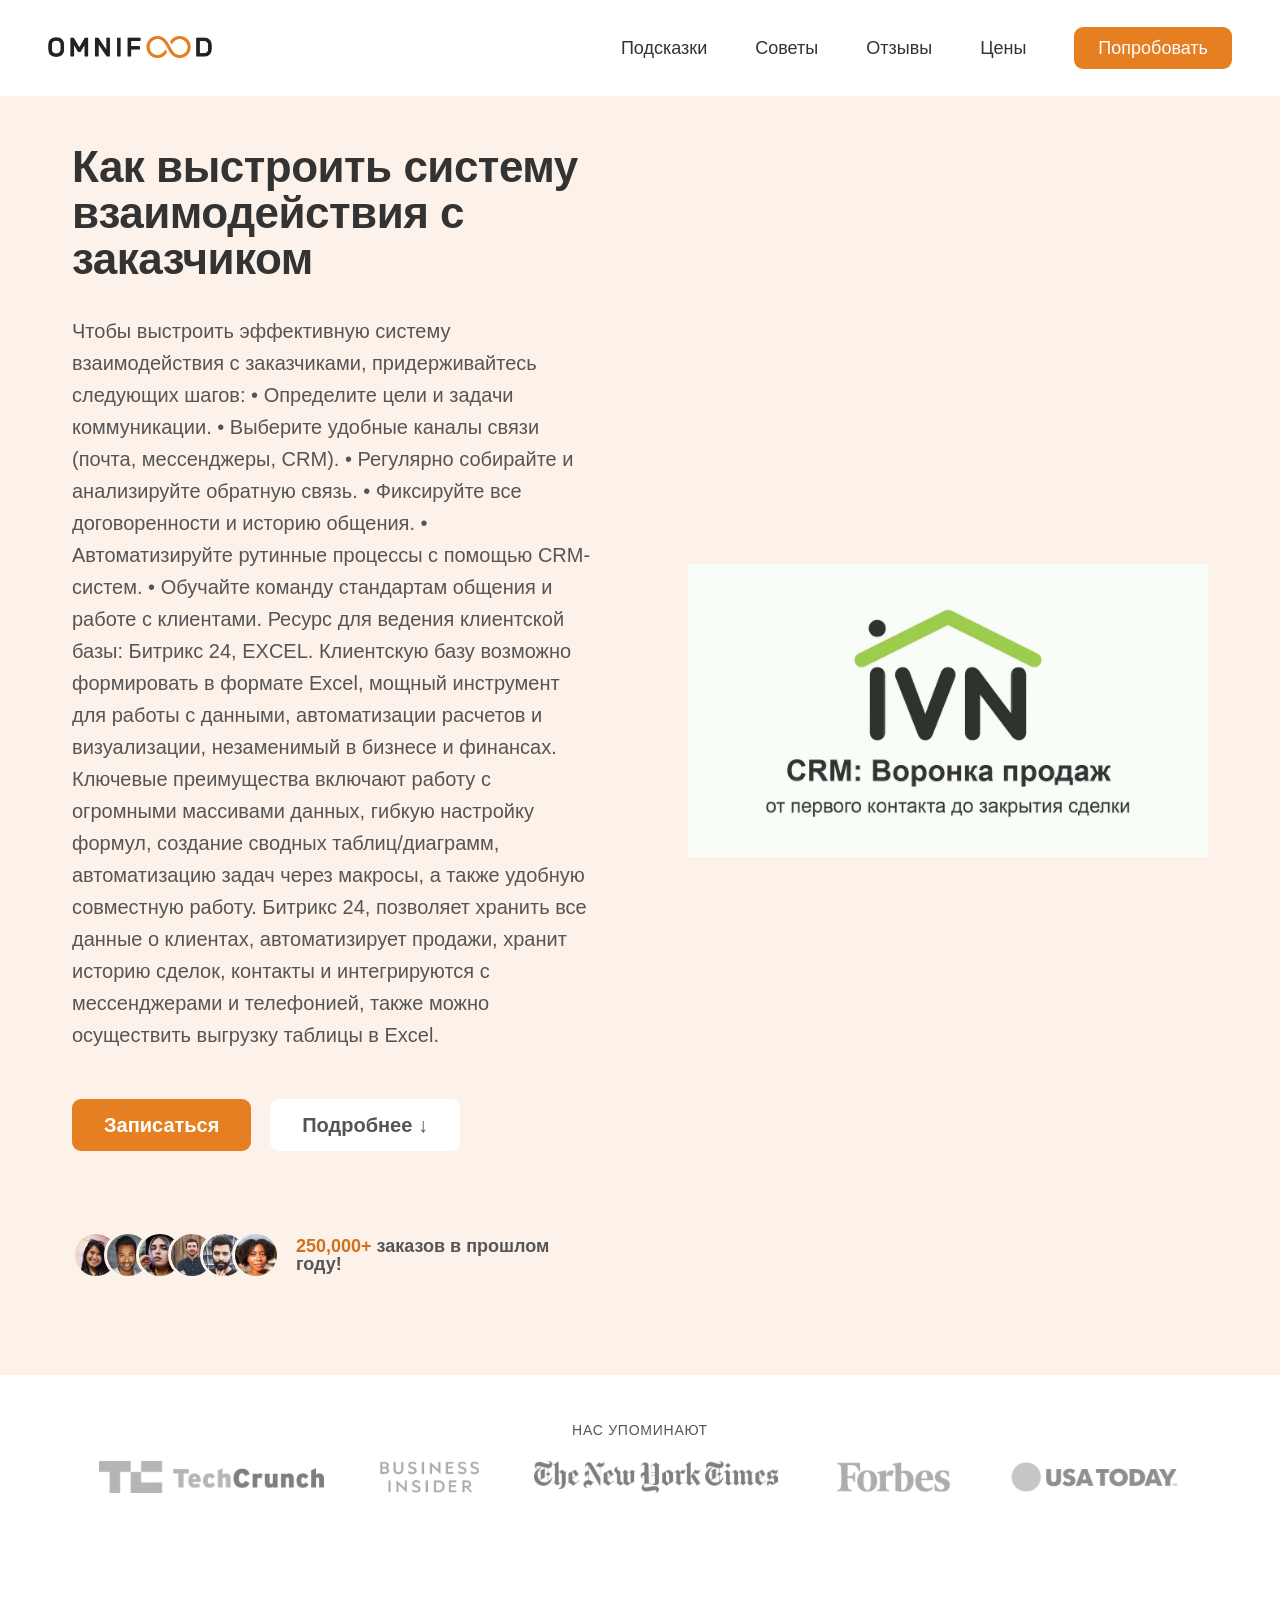
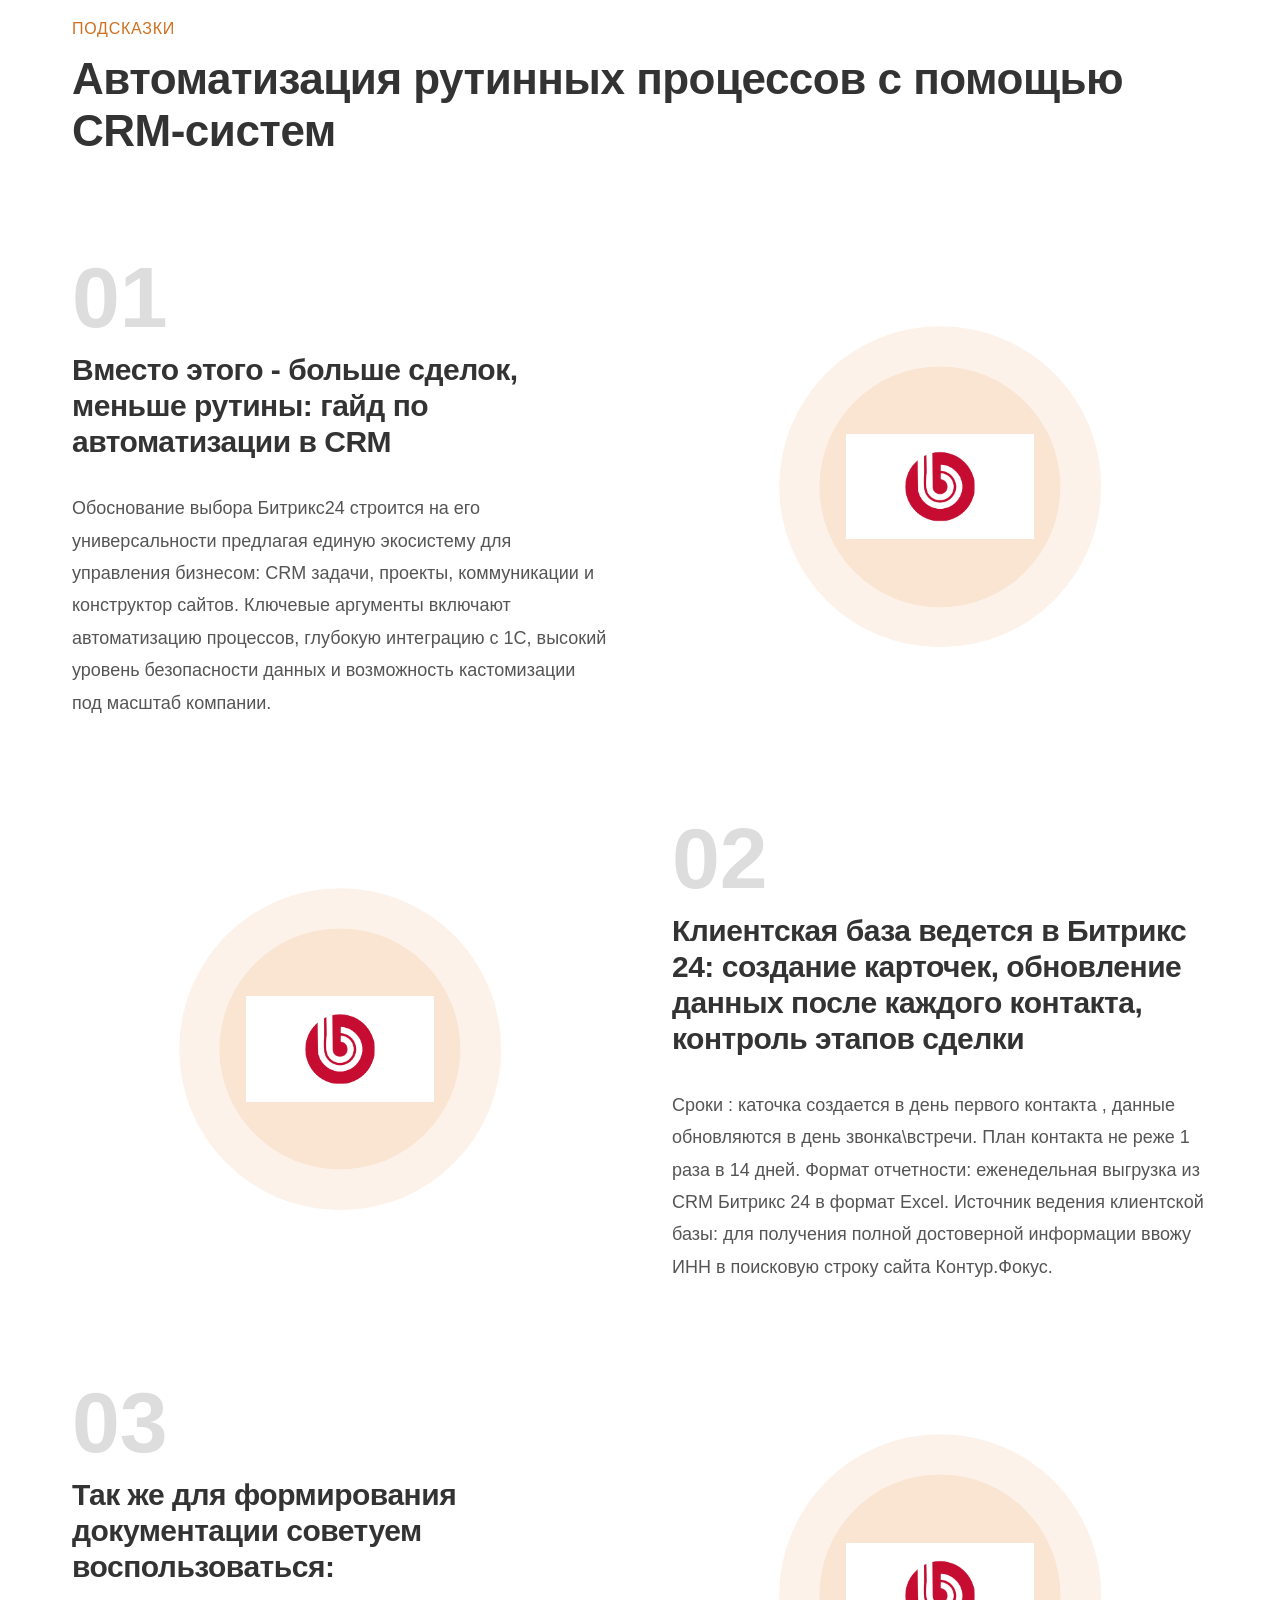
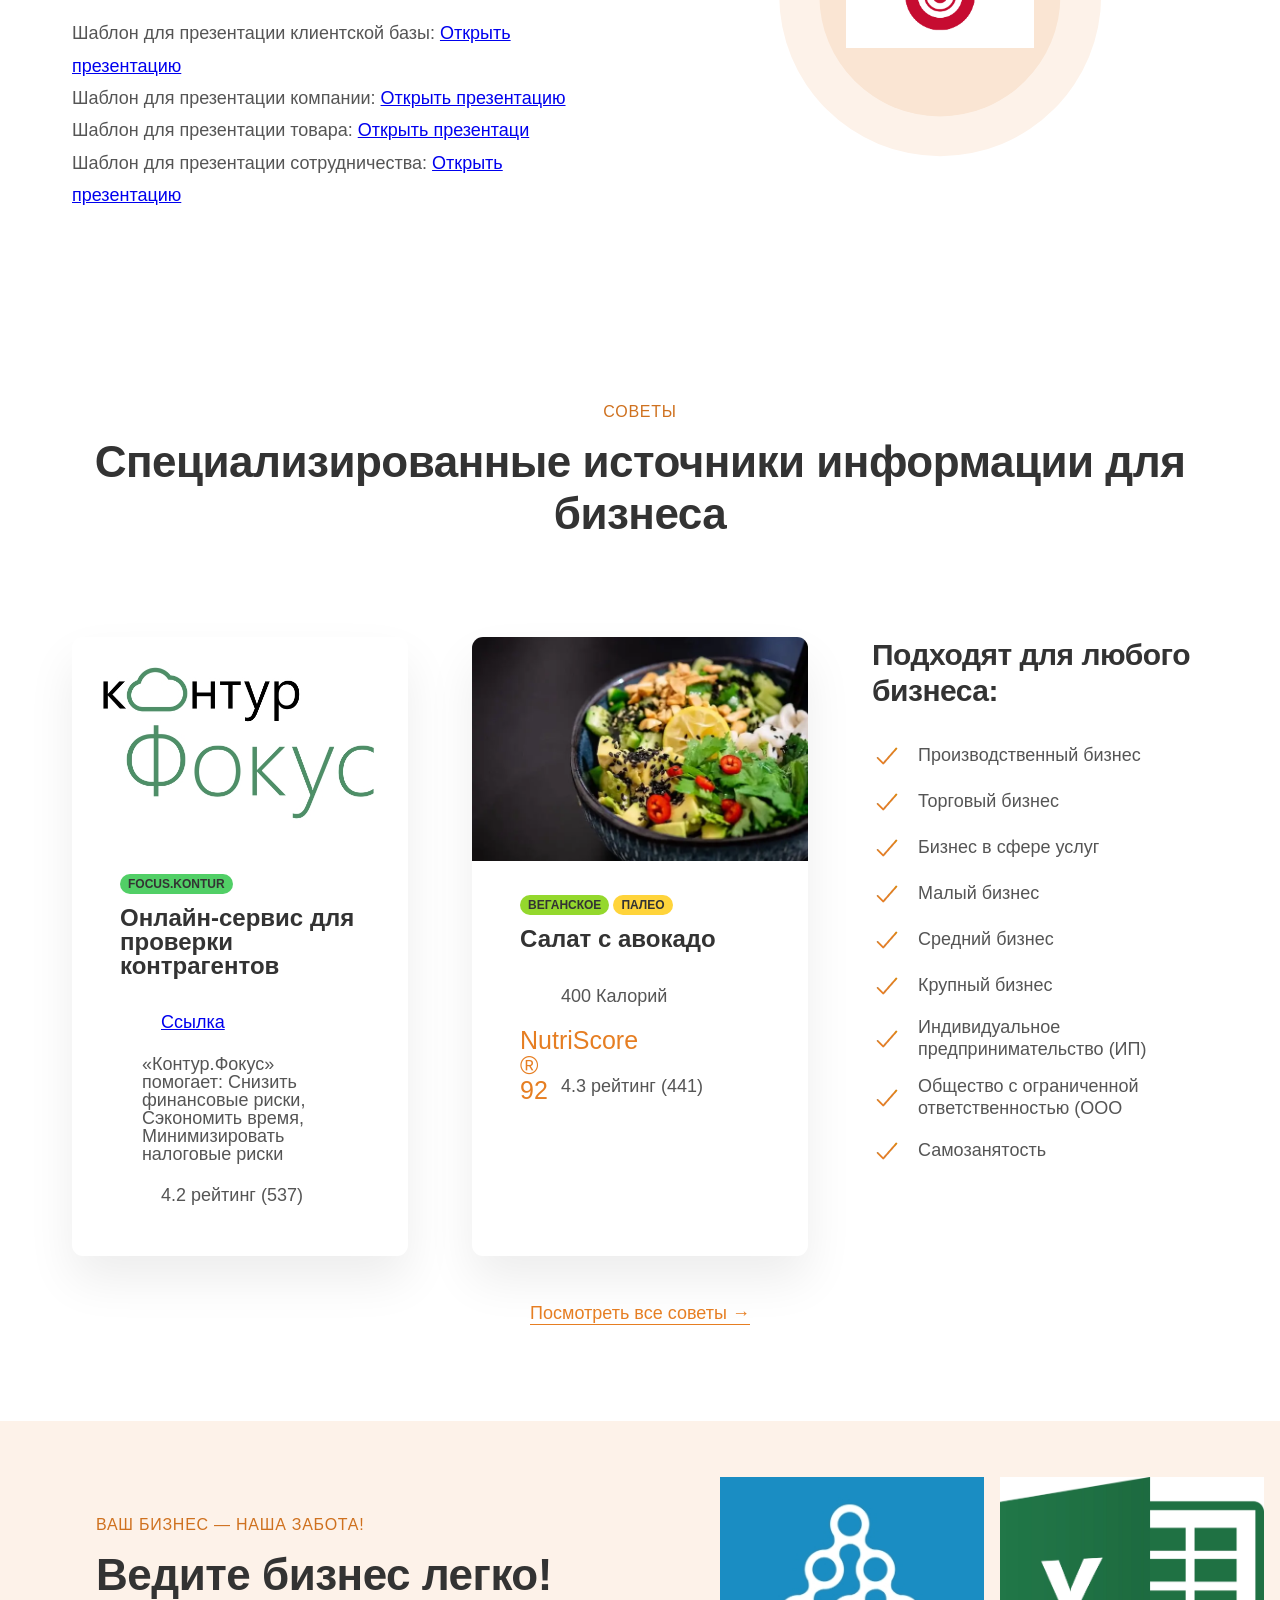
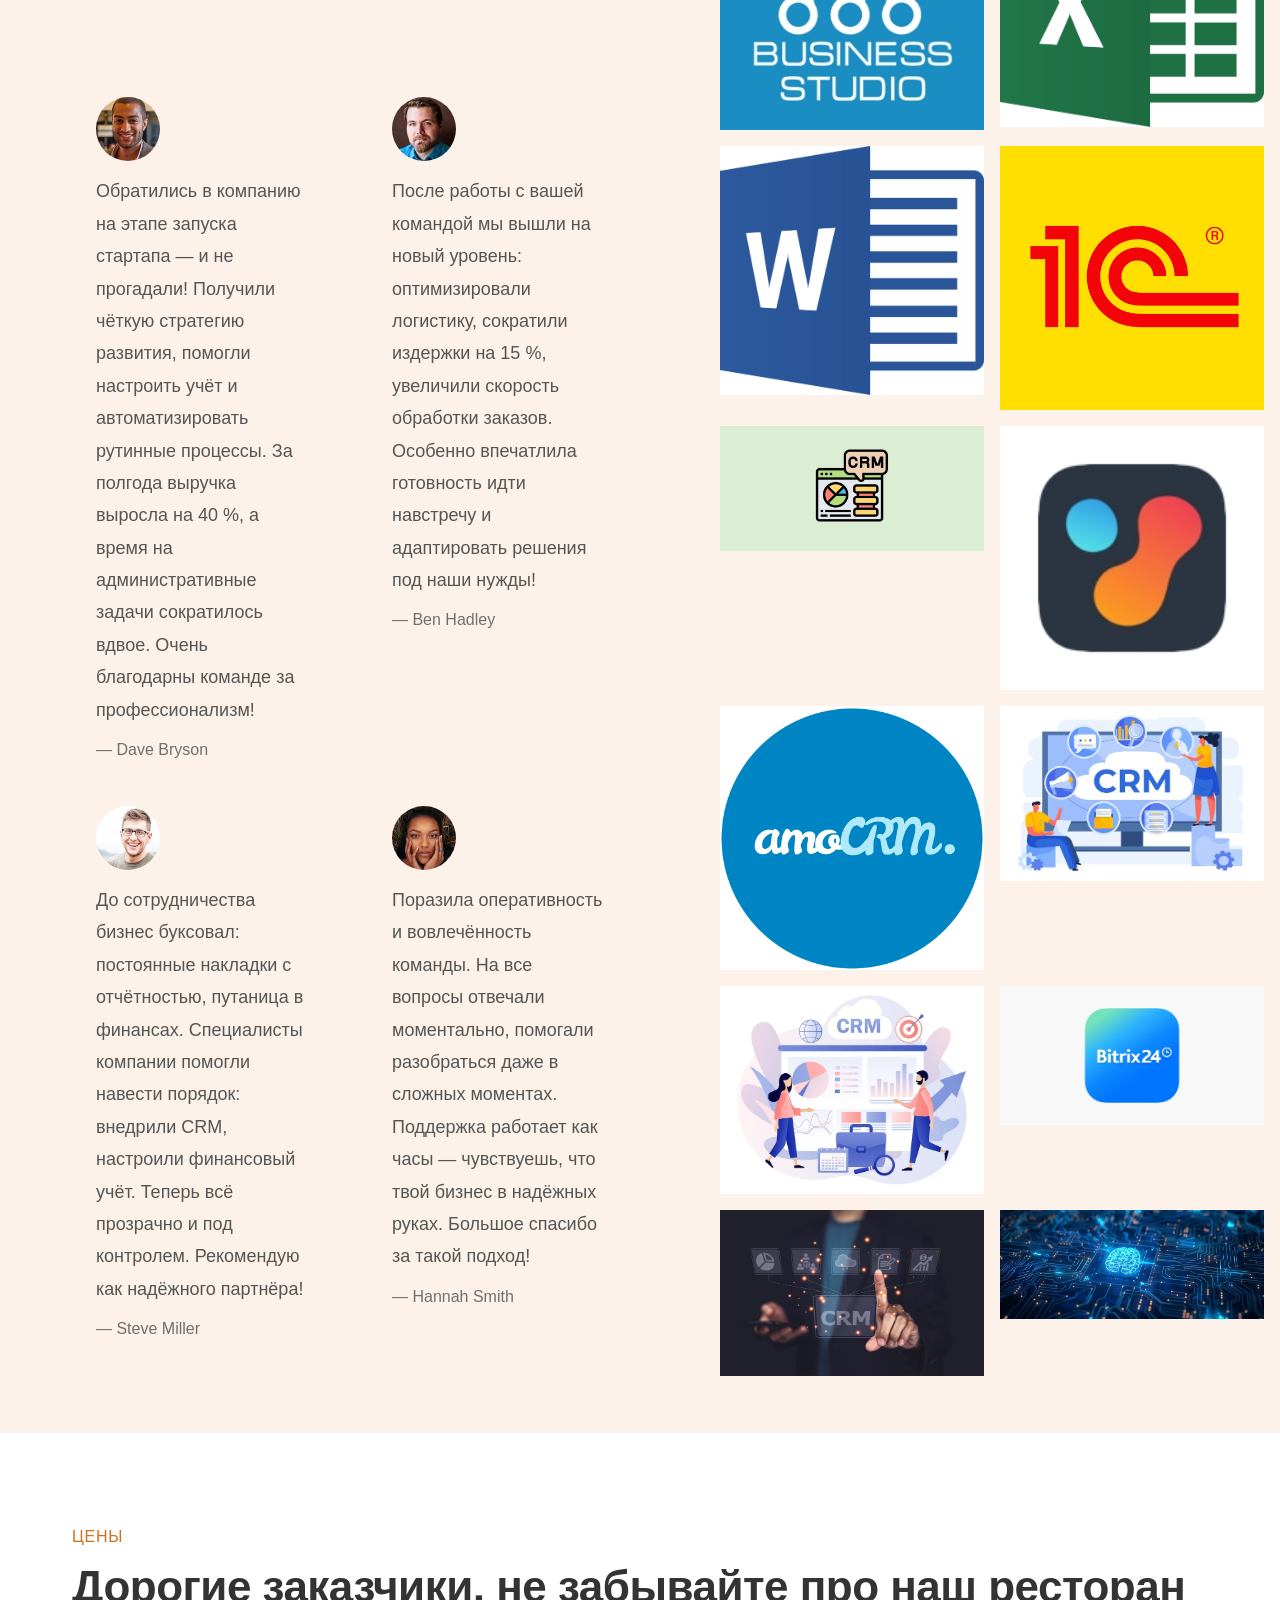
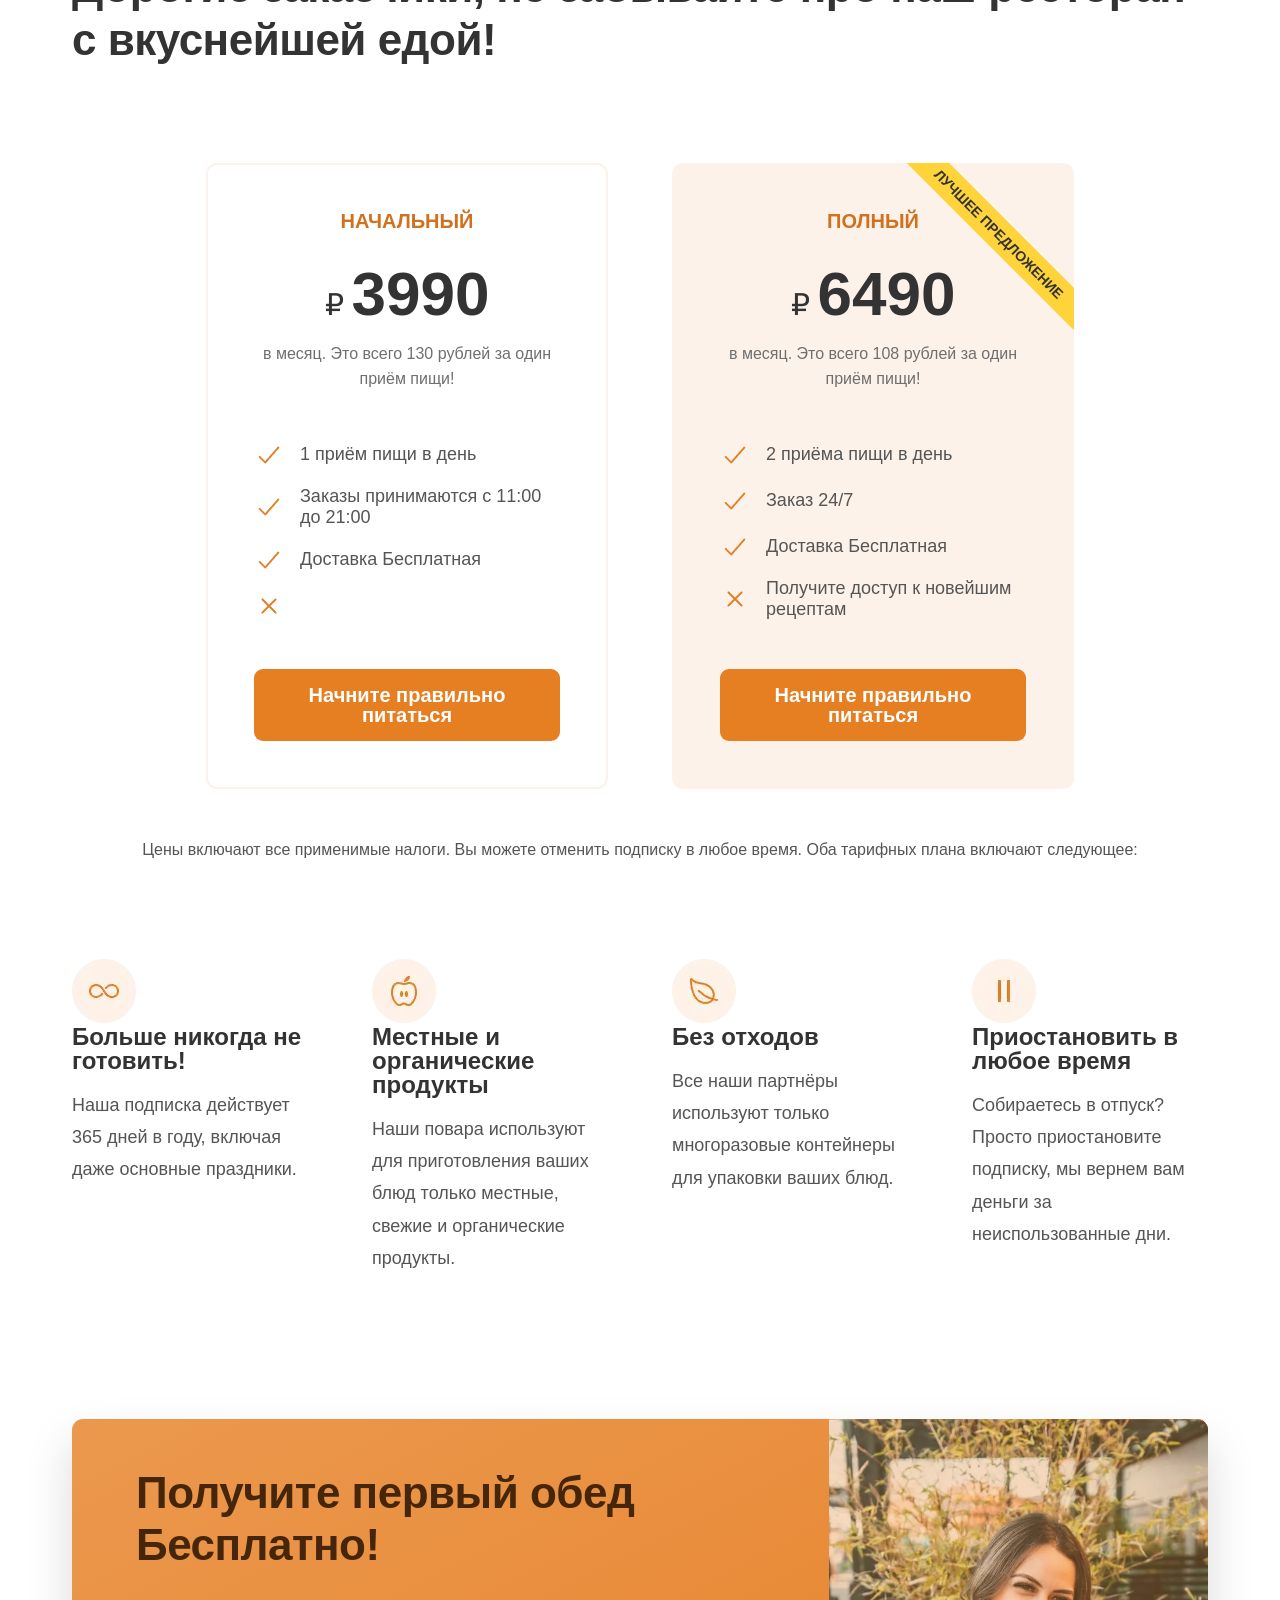
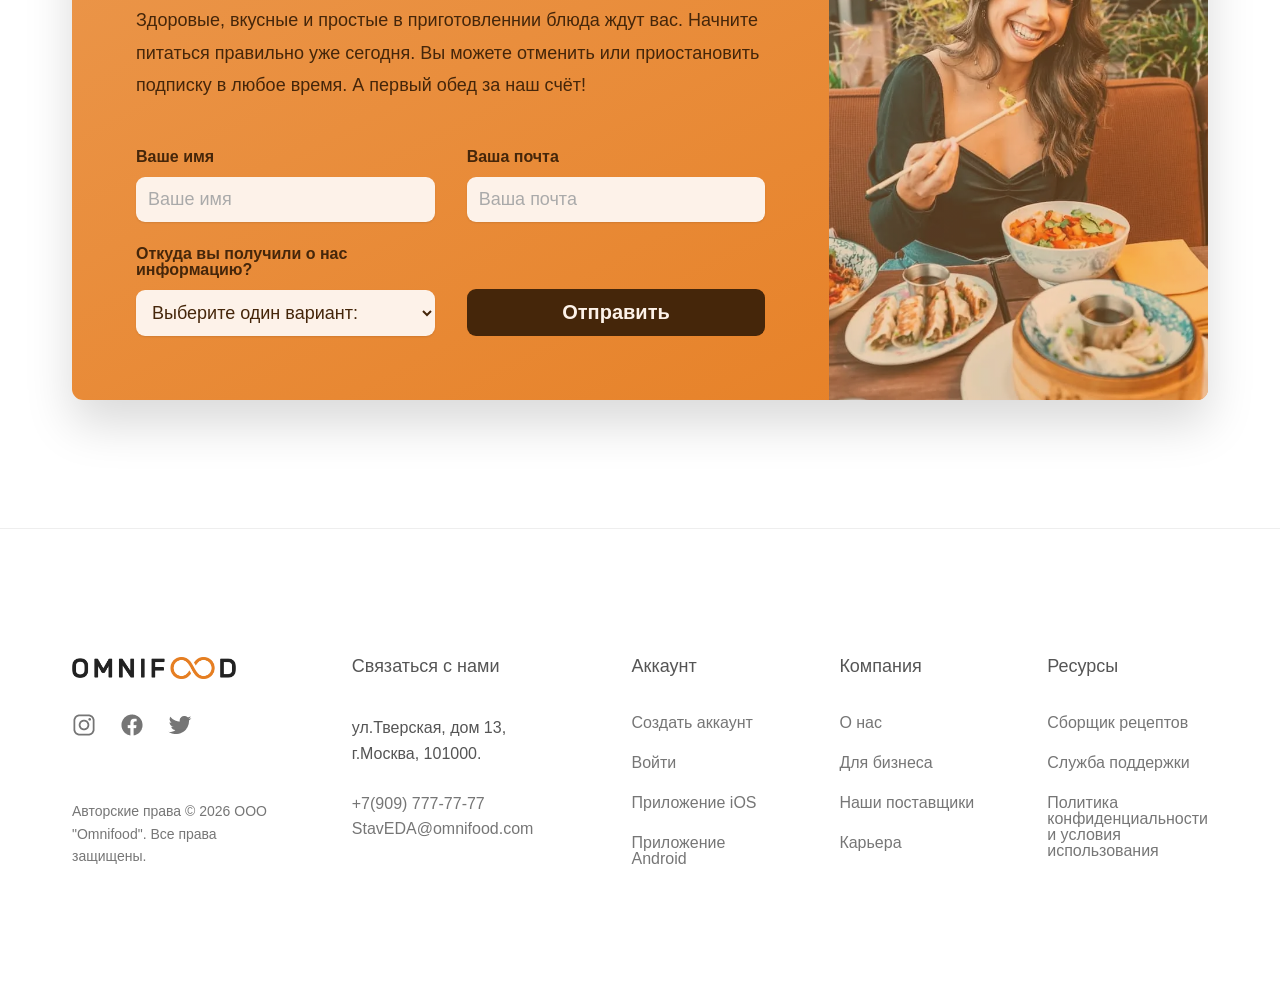
==== index.html @ 56011361 "Update index.html" ====
<!DOCTYPE html>
<html lang="ru">
  <head>
    <meta charset="UTF-8"  />
    <meta http-equiv="X-UA-Compatible" content="IE=edge" />
    <meta name="viewport" content="width=device-width, initial-scale=1.0" />
<meta name="viewport" content="width=device-width, initial-scale=1.0" />
    <meta name="description" content="Здоровая еда с доставкой на дом. Персонализированный план питания от Omnifood AI. Попробуйте бесплатно!">
    <link rel="icon" href="img/favicon.webp"alt="Photo of beautifully arranged food" />
    <link rel="icon" href="img/favicon-512.webp"alt="Photo of beautifully arranged food" />
    <link rel="icon" href="img/favicon-192.webp" alt="Photo of beautifully arranged food"/>
    <link rel="apple-touch-icon" href="img/apple-touch-icon.webp"alt="Photo of beautifully arranged food" />
    <link rel="stylesheet" href="style.css" />
    <link rel="stylesheet" href="2style.css" />
    <title>Omnifood</title>
    <meta http-equiv="Content-Security-Policy" 
      content="default-src 'self'; 
               script-src 'self' https://cdn.tailwindcss.com https://unpkg.com;">
               <script src="js/script.js"></script>
  </head>
  <body>
    <header class="header">
      <a href="#">
        <img class="logo" alt="Omnifood logo" src="img/omnifood-logo.webp" />
      </a>

      <nav class="main-nav">
        <ul class="main-nav-list">
          <li><a class="main-nav-link" href="#how">Подсказки</a></li>
          <li><a class="main-nav-link" href="#meals">Советы</a></li>
          <li>
            <a class="main-nav-link" href="#testimonials">Отзывы</a>
          </li>
          <li><a class="main-nav-link" href="#pricing">Цены</a></li>
          <li><a class="main-nav-link nav-cta" href="#cta">Попробовать</a></li>
        </ul>
      </nav>

      <button class="btn-mobile-nav">
        <ion-icon class="icon-mobile-nav" name="menu-outline"></ion-icon>
        <ion-icon class="icon-mobile-nav" name="close-outline"></ion-icon>
      </button>
    </header>

    <main>
      <section class="section-hero">
        <div class="hero">
          <div class="hero-text-box">
            <h1 class="heading-primary">
              Как выстроить систему взаимодействия с заказчиком
            </h1>
            <p class="hero-description">
            Чтобы выстроить эффективную систему взаимодействия с заказчиками, придерживайтесь следующих шагов:
• Определите цели и задачи коммуникации.
• Выберите удобные каналы связи (почта, мессенджеры, CRM).
• Регулярно собирайте и анализируйте обратную связь.
• Фиксируйте все договоренности и историю общения.
• Автоматизируйте рутинные процессы с помощью CRM-систем.
• Обучайте команду стандартам общения и работе с клиентами.
Ресурс для ведения клиентской базы: Битрикс 24, EXCEL.
Клиентскую базу возможно формировать в формате Excel, мощный инструмент для работы с данными, автоматизации расчетов и визуализации, незаменимый в бизнесе и финансах. Ключевые преимущества включают работу с огромными массивами данных, гибкую настройку формул, создание сводных таблиц/диаграмм, автоматизацию задач через макросы, а также удобную совместную работу.
Битрикс 24, позволяет хранить все данные о клиентах, автоматизирует продажи, хранит историю сделок, контакты и интегрируются с мессенджерами и телефонией, также можно осуществить выгрузку таблицы в Excel.
            </p>
            <a href="#cta" class="btn btn--full margin-right-sm">Записаться</a>
            <a href="#how" class="btn btn--outline">Подробнее &darr;</a>

            <div class="delivered-meals">
              <div class="delivered-imgs">
                <img src="img/customer-1.webp" alt="Customer photo1" class="zoom-img" />
                <img src="img/customer-2.webp" alt="Customer photo2" class="zoom-img"/>
                <img src="img//customer-3.webp" alt="Customer photo3" class="zoom-img"/>
                <img src="img/customer-4.webp" alt="Customer photo4" class="zoom-img"/>
                <img src="img/customer-5.webp" alt="Customer photo5" class="zoom-img"/>
                <img src="img/customer-6.webp" alt="Customer photo6" class="zoom-img"/>
              </div>
              <p class="delivered-text">
                <span>250,000+</span> заказов в прошлом году!
              </p>
            </div>
          </div>
          <div class="hero-img-box">
            <picture>
              <source srcset="1.JPG" type="image/webp" />
              <source srcset="1.JPG" type="image/webp" />

              <img src="1.JPG" class="hero-img zoom-img"  alt="Photo of beautifully arranged food"/>
            </picture>
          </div>
        </div>
      </section>
      <section class="section-featured">
        <div class="container">
          <h2 class="heading-featured-in">Нас упоминают</h2>
          <div class="logos">
            <img src="img/techcrunch.webp" alt="Techcrunch" class="zoom-img"/>
            <img src="img/business-insider.webp"alt="Business Insider" class="zoom-img"/>
            <img src="img/the-new-york-times.webp" alt="The New York Times" class="zoom-img"/>
            <img src="img/forbes.webp" alt="Forbes " class="zoom-img" />
            <img src="img/usa-today.webp" alt="USA Today" class="zoom-img"/>
          </div>
        </div>
      </section>
      <section class="section-how" id="how">
        <div class="container">
          <span class="subheading">Подсказки</span>
          <h2 class="heading-secondary">
            Автоматизация рутинных процессов с помощью CRM-систем 
          </h2>
        </div>

        <div class="container grid grid--2-cols grid--center-v">
          <div class="step-text-box">
            <p class="step-number">01</p>
            <h3 class="heading-tertiary">
            Вместо этого - больше сделок, меньше рутины: гайд по автоматизации в CRM
            </h3>
            <p class="step-description">
           Обоснование выбора Битрикс24 строится на его универсальности
предлагая единую экосистему для управления бизнесом: CRM задачи, проекты, коммуникации и конструктор сайтов.
Ключевые аргументы включают автоматизацию процессов, глубокую интеграцию с 1С, высокий уровень безопасности данных и возможность кастомизации под масштаб компании.
            </p>
          </div>

          <div class="step-img-box zoom-img">
            <img src="2.jpg" class="step-img" alt="iPhone app preferences selection screen"/>
          </div>

          <div class="step-img-box zoom-img">
            <img src="2.jpg" class="step-img" alt="iPhone app meal approving plan screen"/>
          </div>
          <div class="step-text-box">
            <p class="step-number ">02</p>
            <h3 class="heading-tertiary">Клиентская база ведется в Битрикс 24: создание карточек, обновление данных после каждого контакта, контроль этапов сделки</h3>
            <p class="step-description">
             Сроки : каточка создается в день первого контакта , данные обновляются в день звонка\встречи. План контакта не реже 1 раза в 14 дней.
Формат отчетности: еженедельная выгрузка из CRM Битрикс 24 в формат Excel. 
Источник ведения клиентской базы: для получения полной достоверной информации ввожу ИНН в поисковую строку сайта Контур.Фокус.
            </p>
          </div>

          <div class="step-text-box">
            <p class="step-number">03</p>
            <h3 class="heading-tertiary">Так же для формирования документации советуем воспользоваться:</h3>
            <p class="step-description">
              Шаблон для презентации клиентской базы:
           <a href="shablon.pptx" target="_blank">Открыть презентацию</a>
              </p>
            <p class="step-description">
              Шаблон для презентации компании:
             <a href="shablon.pptx" target="_blank">Открыть презентацию</a>
            </p>
            <p class="step-description">
             Шаблон для презентации товара:
             <a href="a.xlsx" target="_blank">Открыть презентаци</a>
            </p>
            <p class="step-description">
              Шаблон для презентации сотрудничества:
             <a href="shablon.pptx" target="_blank">Открыть презентацию</a>
            </p>
          </div>
          <div class="step-img-box zoom-img">
            <img src="2.jpg"class="step-img"alt="iPhone app delivery screen"/>
          </div>
        </div>
      </section>

      <section class="section-meals" id="meals">
        <div class="container center-text">
          <span class="subheading">Советы</span>
          <h2 class="heading-secondary">
           Специализированные источники информации для бизнеса
          </h2>
        </div>

        <div class="container grid grid--3-cols margin-bottom-md">
          <div class="meal">
            <img src="3.jpg" class="meal-img" alt="Japanese Gyozas"/>
            <div class="meal-content">
              <div class="meal-tags">
                <span class="tag tag--vegetarian">focus.kontur</span>
              </div>
              <p class="meal-title">Онлайн‑сервис для проверки контрагентов</p>
              <ul class="meal-attributes">
                <li class="meal-attribute">
                  <ion-icon class="meal-icon" name="flame-outline"></ion-icon>
                  <span><a href="https://yabs.yandex.ru/count/[base64]~2?etext=2202.DUnqYA0F7O3IQ7HWuUh28YZZQDdRZfcbp0CZBCr07tN4-kI-WSFl5hcZJgT3gg__LK9rwMU0eHLwZA1flbn0gjYN07gsDAKCtvTMO8OhlUxvr1kiUh_x4kDA8N6VkxgKd3J2YmlxZnRybG9ja254ag.fee492d814b5de702e27417f8abbb3bb01e8b7d8&from=yandex.ru%3Bsearch%26%23x2F%3B%3Bweb%3B%3B0%3B&q=100+%D0%BA%D1%80%D1%83%D0%BF%D0%BD%D1%8B%D1%85+%D0%BF%D1%80%D0%B5%D0%B4%D0%BF%D1%80%D0%B8%D1%8F%D1%82%D0%B8%D0%B9+%D1%80%D0%BE%D1%81%D1%81%D0%B8%D0%B8+%D0%BF%D0%BE+%D1%82%D0%BE%D1%80%D0%B3%D0%BE%D0%B2%D0%BB%D0%B5&baobab_event_id=mnp7khtbqb" target="_blank">Ссылка</a></span>
                </li>
                <li class="meal-attribute">
                  <ion-icon class="meal-icon" name="restaurant-outline"></ion-icon>
                  <span>«Контур.Фокус» помогает:
Снизить финансовые риски, Сэкономить время, Минимизировать налоговые риски</span>
                </li>
                <li class="meal-attribute">
                  <ion-icon class="meal-icon" name="star-outline"></ion-icon>
                  <span><strong>4.2</strong> рейтинг (537)</span>
                </li>
              </ul>
            </div>
          </div>

          <div class="meal">
            <img src="img/meal-2.webp" class="meal-img" alt="Avocado Salad"/>
            <div class="meal-content">
              <div class="meal-tags">
                <span class="tag tag--vegan">Веганское</span>
                <span class="tag tag--paleo">Палео</span>
              </div>
              <p class="meal-title">Салат с авокадо</p>
              <ul class="meal-attributes">
                <li class="meal-attribute">
                  <ion-icon class="meal-icon" name="flame-outline"></ion-icon>
                  <span><strong>400</strong> Калорий</span>
                </li>
                <li class="meal-attribute">
                  <ion-icon class="meal-icon"name="restaurant-outline"><ion-icon>
                  <span>NutriScore &reg; <strong>92</strong></span>
                </li>
                <li class="meal-attribute">
                  <ion-icon class="meal-icon" name="star-outline"></ion-icon>
                  <span><strong>4.3</strong> рейтинг (441)</span>
                </li>
              </ul>
            </div>
          </div>


          


          <div class="diets">
            <h3 class="heading-tertiary">Подходят для любого бизнеса:</h3>
            <ul class="list">
              <li class="list-item">
                <ion-icon class="list-icon" name="checkmark-outline"><img src="img/check.webp"alt="Photo of beautifully arranged food"/></ion-icon>
                <span>Производственный бизнес</span>
              </li>
              <li class="list-item">
                <ion-icon class="list-icon" name="checkmark-outline"><img src="img/check.webp"alt="Photo of beautifully arranged food"/></ion-icon>
                <span>Торговый бизнес</span>
              </li>
              <li class="list-item">
                <ion-icon class="list-icon" name="checkmark-outline"><img src="img/check.webp"alt="Photo of beautifully arranged food"/></ion-icon>
                <span>Бизнес в сфере услуг</span>
              </li>
              <li class="list-item">
                <ion-icon class="list-icon" name="checkmark-outline"><img src="img/check.webp"alt="Photo of beautifully arranged food"/></ion-icon>
                <span>Малый бизнес</span>
              </li>
              <li class="list-item">
                <ion-icon class="list-icon" name="checkmark-outline"><img src="img/check.webp"alt="Photo of beautifully arranged food"/></ion-icon>
                <span>Средний бизнес</span>
              </li>
              <li class="list-item">
                <ion-icon class="list-icon" name="checkmark-outline"><img src="img/check.webp"alt="Photo of beautifully arranged food"/></ion-icon>
                <span>Крупный бизнес</span>
              </li>
              <li class="list-item">
                <ion-icon class="list-icon" name="checkmark-outline"><img src="img/check.webp"alt="Photo of beautifully arranged food"/></ion-icon>
                <span>Индивидуальное предпринимательство (ИП)</span>
              </li>
              <li class="list-item">
                <ion-icon class="list-icon" name="checkmark-outline"><img src="img/check.webp"alt="Photo of beautifully arranged food"/></ion-icon>
                <span>Общество с ограниченной ответственностью (ООО</span>
              </li>
              <li class="list-item">
                <ion-icon class="list-icon" name="checkmark-outline"><img src="img/check.webp" alt="Photo of beautifully arranged food"/></ion-icon>
                <span>Самозанятость</span>
              </li>
            </ul>
          </div>
          
          
    
            </div>
          </div>
          

        </div>

        

        <div class="container all-recipes">
          <a href="#" class="link zoom-img">Посмотреть все советы &rarr;</a>
        </div>
      </section>
  

       <section class="section-testimonials" id="testimonials">
        <div class="testimonials-container">
          <span class="subheading">Ваш бизнес — наша забота!</span>
          <h2 class="heading-secondary">Ведите бизнес легко!</h2>

          <div class="testimonials">
            <figure class="testimonial">
              <img class="testimonial-img zoom-img" alt="Photo of customer Dave Bryson" src="img/dave.webp"/>
              <blockquote class="testimonial-text">
                Обратились в компанию на этапе запуска стартапа — и не прогадали! Получили чёткую стратегию развития, помогли настроить учёт и автоматизировать рутинные процессы. За полгода выручка выросла на 40 %, а время на административные задачи сократилось вдвое. Очень благодарны команде за профессионализм!
              </blockquote>
              <p class="testimonial-name">&mdash; Dave Bryson</p>
            </figure>

            <figure class="testimonial">
              <img class="testimonial-img zoom-img" alt="Photo of customer Ben Hadley" src="img/ben.webp"/>
              <blockquote class="testimonial-text">
                После работы с вашей командой мы вышли на новый уровень: оптимизировали логистику, сократили издержки на 15 %, увеличили скорость обработки заказов. Особенно впечатлила готовность идти навстречу и адаптировать решения под наши нужды!
              </blockquote>
              <p class="testimonial-name">&mdash; Ben Hadley</p>
            </figure>

            <figure class="testimonial">
              <img class="testimonial-img zoom-img" alt="Photo of customer Steve Miller" src="img/steve.webp"/>
              <blockquote class="testimonial-text">
                До сотрудничества бизнес буксовал: постоянные накладки с отчётностью, путаница в финансах. Специалисты компании помогли навести порядок: внедрили CRM, настроили финансовый учёт. Теперь всё прозрачно и под контролем. Рекомендую как надёжного партнёра!
              </blockquote>
              <p class="testimonial-name">&mdash; Steve Miller</p>
            </figure>

            <figure class="testimonial">
              <img class="testimonial-img zoom-img" alt="Photo of customer Hannah Smith" src="img/hannah.webp"/>
              <blockquote class="testimonial-text">
                Поразила оперативность и вовлечённость команды. На все вопросы отвечали моментально, помогали разобраться даже в сложных моментах. Поддержка работает как часы — чувствуешь, что твой бизнес в надёжных руках. Большое спасибо за такой подход!
              </blockquote>
              <p class="testimonial-name">&mdash; Hannah Smith</p>
            </figure>
          </div>
        </div>

        <div class="gallery">
          <figure class="gallery-item">
            <img src="5.jpg" alt="Photo of beautifully arranged food"/>
          </figure>
          <figure class="gallery-item">
            <img src="6.jpg" alt="Photo of beautifully arranged food"/>
          </figure>
          <figure class="gallery-item">
            <img src="7.jpg" alt="Photo of beautifully arranged food"/>
          </figure>
          <figure class="gallery-item">
            <img src="8.jpg" alt="Photo of beautifully arranged food"/>
          </figure>
          <figure class="gallery-item">
            <img src="9.jpg" alt="Photo of beautifully arranged food"/>
          </figure>
          <figure class="gallery-item">
            <img src="10.jpg" alt="Photo of beautifully arranged food"/>
          </figure>
          <figure class="gallery-item">
            <img src="11.jpg" alt="Photo of beautifully arranged food"/>
          </figure>
          <figure class="gallery-item">
            <img src="12.jpg" alt="Photo of beautifully arranged food"/>
          </figure>
          <figure class="gallery-item">
            <img src="13.jpg" alt="Photo of beautifully arranged food"/>
          </figure>
          <figure class="gallery-item">
            <img src="14.jpg" alt="Photo of beautifully arranged food"/>
          </figure>
          <figure class="gallery-item">
            <img src="15.jpg" alt="Photo of beautifully arranged food"/>
          </figure>
          <figure class="gallery-item">
            <img src="16.jpg" alt="Photo of beautifully arranged food"/>
          </figure>
        </div>
      </section>


      <!--NEW SECTION-->


      <section class="section-pricing" id="pricing">
        <div class="container">
          <span class="subheading">Цены</span>
          <h2 class="heading-secondary">
            Дорогие заказчики, не забывайте про наш ресторан с вкуснейшей едой!
          </h2>
        </div>

        <div class="container grid grid--2-cols margin-bottom-md">
          <div class="pricing-plan pricing-plan--starter">
            <header class="plan-header">
              <p class="plan-name">Начальный</p>
              <p class="plan-price"><span>&#8381;</span>3990</p>
              <p class="plan-text">в месяц. Это всего 130 рублей за один приём пищи!</p>
            </header>
            <ul class="list">
              <li class="list-item">
                <ion-icon class="list-icon" name="checkmark-outline"><img src="img/check.webp" alt="Photo of beautifully arranged food" /></ion-icon>
                <span>1 приём пищи в день</span>
              </li>
              <li class="list-item">
                <ion-icon class="list-icon" name="checkmark-outline"><img src="img/check.webp" alt="Photo of beautifully arranged food"/></ion-icon>
                <span>Заказы принимаются с 11:00 до 21:00</span>
              </li>
              <li class="list-item">
                <ion-icon class="list-icon" name="checkmark-outline"><img src="img/check.webp"alt="Photo of beautifully arranged food"/></ion-icon>
                <span>Доставка Бесплатная</span>
              </li>
              <li class="list-item">
                <ion-icon class="list-icon" name="close-outline"><img src="img/cross.webp"alt="Photo of beautifully arranged food"/></ion-icon>
              </li>
            </ul>
            <div class="plan-sing-up">
              <a href="#" class="btn btn--full">Начните правильно питаться</a>
            </div>
          </div>

          <div class="pricing-plan pricing-plan--complete">
            <header class="plan-header">
              <p class="plan-name">Полный</p>
              <p class="plan-price"><span>&#8381;</span>6490</p>
              <p class="plan-text">в месяц. Это всего 108 рублей за один приём пищи!</p>
            </header>
            <ul class="list">
              <li class="list-item">
                <ion-icon class="list-icon" name="checkmark-outline"><img src="img/check.webp"alt="Photo of beautifully arranged food"/></ion-icon>
                <span><strong>2 приёма пищи</strong> в день</span>
              </li>
              <li class="list-item">
                <ion-icon class="list-icon" name="checkmark-outline"><img src="img/check.webp"alt="Photo of beautifully arranged food"/></ion-icon>
                <span>Заказ <strong>24/7</strong></span>
              </li>
              <li class="list-item">
                <ion-icon class="list-icon" name="checkmark-outline"><img src="img/check.webp"alt="Photo of beautifully arranged food"/></ion-icon>
                <span>Доставка Бесплатная</span>
              </li>
              <li class="list-item">
                <ion-icon class="list-icon" name="checkmark-outline"><img src="img/cross.webp"alt="Photo of beautifully arranged food"/></ion-icon>
                <span>Получите доступ к новейшим рецептам</span>
              </li>
            </ul>
            <div class="plan-sing-up">
              <a href="#" class="btn btn--full">Начните правильно питаться</a>
            </div>
          </div>
        </div>

        <div class="container grid">
          <aside class="plan-details">
            Цены включают все применимые налоги. Вы можете отменить подписку в любое время. Оба тарифных плана включают следующее:
          </aside>
        </div>

        <div class="container grid grid--4-cols">
          <div class="feature">
            <ion-icon name="infinite-outline"><img src="img/infinite.webp"alt="Photo of beautifully arranged food"/></ion-icon>
            <p class="feature-title">Больше никогда не готовить!</p>
            <p class="feature-text">
              Наша подписка действует 365 дней в году, включая даже основные праздники.
            </p>
          </div>
          <div class="feature">
            <ion-icon name="nutrition-outline"><img src="img/apple.webp"alt="Photo of beautifully arranged food"/></ion-icon>
            <p class="feature-title">Местные и органические продукты</p>
            <p class="feature-text">
              Наши повара используют для приготовления ваших блюд только местные, свежие и органические продукты.
            </p>
          </div>
          <div class="feature">
            <ion-icon  name="leaf-outline"><img src="img/leaf.webp"alt="Photo of beautifully arranged food"/></ion-icon>
            <p class="feature-title">Без отходов</p>
            <p class="feature-text">
              Все наши партнёры используют только многоразовые контейнеры для упаковки ваших блюд.
            </p>
          </div>
          <div class="feature">
            <ion-icon  name="pause-outline"><img src="img/pause.webp"alt="Photo of beautifully arranged food"/></ion-icon>
            <p class="feature-title">Приостановить в любое время</p>
            <p class="feature-text">
              Собираетесь в отпуск? Просто приостановите подписку, мы вернем вам деньги за неиспользованные дни.
            </p>
          </div>
        </div>
      </section>


      <section class="section-cta" id="cta">
        <div class="container">
          <div class="cta">
            <div class="cta-text-box">
              <h2 class="heading-secondary">Получите первый обед Бесплатно!</h2>
              <p class="cta-text">
                Здоровые, вкусные и простые в приготовленнии блюда ждут вас. Начните питаться правильно уже сегодня. Вы можете отменить или приостановить подписку в любое время. А первый обед за наш счёт!
              </p>

              <form class="cta-form"  name="sign-up"  method="POST" >
                <div>
                  <label for="full-name">Ваше имя</label>
                  <input
                    id="full-name"
                    type="text"
                    placeholder="Ваше имя"
                    name="full-name"
                    pattern="[A-Za-z\s\-]{2,50}"
                    title="Только буквы, пробелы и дефисы"
                    required
                  />
                </div>

                <div>
                  <label for="email">Ваша почта</label>
                  <input id="email" type="email" placeholder="Ваша почта" name="email" required/>
                </div>

                <div>
                  <label for="select-where">Откуда вы получили о нас информацию?</label>
                  <select id="select-where" name="select-where" required>
                    <option value="">Выберите один вариант:</option>
                    <option value="friends">Друзья и семья</option>
                    <option value="ad">ВК</option>
                    <option value="others">Другие</option>
                  </select>
                </div>
                <button class="btn btn--form">Отправить</button>
              </form>
            </div>
            <div
              class="cta-img-box"
              role="img"
              aria-label="Woman enjoying food"
              ></div>
          </div>
        </div>
      </section>
      </main>

    

      <footer class="footer">
        <div class="container grid grid--footer">
          <div class="logo-col">
            <a href="#" class="footer-logo">
              <img class="logo" alt="Omnifood logo" src="img/omnifood-logo.webp"alt="Photo of beautifully arranged food" />
            </a>

            <ul class="social-links">
              <li>
                <a class="footer-link" href="#">
                  <ion-icon class="social-icon" name="logo-instagram"><img  src="img/Item.webp"alt="Photo of beautifully arranged food" /></ion-icon>
                </a>
              </li>
              <li>
                <a class="footer-link" href="#">
                  <ion-icon class="social-icon" name="logo-facebook"><img  src="img/Item_1.webp"alt="Photo of beautifully arranged food" /></ion-icon>
                </a>
              </li>
              <li>
                <a class="footer-link" href="#">
                  <ion-icon class="social-icon" name="logo-twitter"><img  src="img/Item_2.webp"alt="Photo of beautifully arranged food" /></ion-icon>
                </a>
              </li>
            </ul>

            <p class="copyright">
              Авторские права &copy; <span class="year">2026</span> OOO "Omnifood". Все права защищены.
            </p>
          </div>

          <div class="address-col">
            <p class="footer-heading">Связаться с нами</p>
            <address class="contacts">
              <p class="address">
                ул.Тверская, дом 13, г.Москва, 101000.
              </p>
              <p>
                <a class="footer-link" href="tel:415-201-6370">+7(909) 777-77-77</a
                ><br />
                <a class="footer-link" href="mailto:hello@omnifood.com">StavEDA@omnifood.com</a>
              </p>
            </address>
          </div>

          <nav class="nav-col">
            <p class="footer-heading">Аккаунт</p>
            <ul class="footer-nav">
              <li><a class="footer-link" href="#">Создать аккаунт</a></li>
              <li><a class="footer-link" href="#">Войти</a></li>
              <li><a class="footer-link" href="#">Приложение iOS</a></li>
              <li><a class="footer-link" href="#">Приложение Android</a></li>
            </ul>
          </nav>

          <nav class="nav-col">
            <p class="footer-heading">Компания</p>
            <ul class="footer-nav">
              <li><a class="footer-link" href="#">О нас</a></li>
              <li><a class="footer-link" href="#">Для бизнеса</a></li>
              <li><a class="footer-link" href="#">Наши поставщики</a></li>
              <li><a class="footer-link" href="#">Карьера</a></li>
            </ul>
          </nav>

          <nav class="nav-col">
            <p class="footer-heading">Ресурсы</p>
            <ul class="footer-nav">
              <li><a class="footer-link" href="#">Сборщик рецептов </a></li>
              <li><a class="footer-link" href="#">Служба поддержки</a></li>
              <li><a class="footer-link" href="#">Политика конфиденциальности и условия использования</a></li>
            </ul>
          </nav>
        </div>
    </footer>

  </body>
</html>
---- style.css ----
* {
  padding: 0;
  margin: 0;
  box-sizing: border-box;
}

html {

  font-size: 62.5%;
  overflow-x: hidden;
  scroll-behavior: smooth;
}

body {
  font-family: "Rubik", sans-serif;
  line-height: 1;
  font-weight: 400;
  color: #555;
  overflow-x: hidden;
}


.container {
  max-width: 120rem;
  padding: 0 3.2rem;
  margin: 0 auto;
}

.grid {
  display: grid;
  column-gap: 6.4rem;
  row-gap: 9.6rem;

}


.grid:not(:last-child) {
  margin-bottom: 9.6rem;
}

.grid--2-cols {
  grid-template-columns: repeat(2, 1fr);
}

.grid--3-cols {
  grid-template-columns: repeat(3, 1fr);
}

.grid--4-cols {
  grid-template-columns: repeat(4, 1fr);
}



.grid--center-v {
  align-items: center;
}

.heading-primary,
.heading-secondary,
.heading-tertiary {
  font-weight: 700;
  color: #333;
  letter-spacing: -0.5px;
}

.heading-primary {
  font-size: 5.2rem;
  line-height: 1.05;
  margin-bottom: 3.2rem;
}

.heading-secondary {
  font-size: 4.4rem;
  line-height: 1.2;
  margin-bottom: 9.6rem;
}

.heading-tertiary {
  font-size: 3rem;
  line-height: 1.2;
  margin-bottom: 3.2rem;
}

.subheading {
  display: block;
  font-size: 1.6rem;
  font-weight: 500;
  color: #cf711f;
  text-transform: uppercase;
  margin-bottom: 1.6rem;
  letter-spacing: 0.75px;
}

.btn,
.btn:link,
.btn:visited {
  display: inline-block;

  text-decoration: none;
  font-size: 2rem;
  font-weight: 600;
  padding: 1.6rem 3.2rem;
  border-radius: 9px;
  border: none;
  cursor: pointer;
  font-family: inherit;
  transition: all 0.3s;
}

.btn--full:link,
.btn--full:visited {
  background-color: #e67e22;
  color: #fff;
}

.btn--full:hover,
.btn--full:active {
  background-color: #cf711f;
  transform: scale(1.1);
}

.btn--outline:link,
.btn--outline:visited {
  background-color: #fff;
  color: #555;
}

.btn--outline:hover,
.btn--outline:active {
  background-color: #fdf2e9;
  box-shadow: inset 0 0 0 3px #fff;
}

.btn--form {
  background-color: #45260a;
  color: #fdf2e9;
  align-self: end;
  padding: 1.2rem;
}

.btn--form:hover {
  background-color: #fff;
  color: #555;
}

.link:link,
.link:visited {
  display: inline-block;
  color: #e67e22;
  text-decoration: none;
  border-bottom: 1px solid currentColor;
  padding-bottom: 2px;
  transition: all 0.3s;
}

.link:hover,
.link:active {
  color: #cf711f;
  border-bottom: 1px solid transparent;
}

.list {
  list-style: none;
  display: flex;
  flex-direction: column;
  gap: 1.6rem;
}

.list-item {
  font-size: 1.8rem;
  display: flex;
  align-items: center;
  gap: 1.6rem;
  line-height: 1.2;
}

.list-icon {
  width: 3rem;
  height: 3rem;
  color: #e67e22;
  align-content:center;
  font-size: 2.5rem;
}

*:focus {
  outline: none;
  box-shadow: 0 0 0 0.8rem rgba(230, 125, 34, 0.5);
}

.margin-right-sm {
  margin-right: 1.6rem !important;
}

.margin-bottom-md {
  margin-bottom: 4.8rem !important;
}

.center-text {
  text-align: center;
}

strong {
  font-weight: 500;
}


.header {
  display: flex;
  justify-content: space-between;
  align-items: center;
  height: 9.6rem;
  padding: 0 4.8rem;
  position: relative;
}

.logo {
  height: 2.2rem;
  transition: transform 0.3s ease;
}

.logo:hover {
  transform: scale(1.2);
}


.main-nav-list {
  list-style: none;
  display: flex;
  align-items: center;
  gap: 4.8rem;
}

.main-nav-link:link,
.main-nav-link:visited {
  display: inline-block;
  text-decoration: none;
  color: #333;
  font-weight: 500;
  font-size: 1.8rem;
  transition: all 0.3s;
}

.main-nav-link:hover,
.main-nav-link:active {
  color: #cf711f;
}

.main-nav-link.nav-cta:link,
.main-nav-link.nav-cta:visited {
  padding: 1.2rem 2.4rem;
  border-radius: 9px;
  color: #fff;
  background-color: #e67e22;
}

.main-nav-link.nav-cta:hover,
.main-nav-link.nav-cta:active {
  background-color: #cf711f;
}

.btn-mobile-nav {
  border: none;
  background: none;
  cursor: pointer;

  display: none;
}

.icon-mobile-nav {
  height: 4.8rem;
  width: 4.8rem;
  color: #333;
}

.icon-mobile-nav[name="close-outline"] {
  display: none;
}


.sticky .header {
  position: fixed;
  top: 0;
  bottom: 0;
  width: 100%;
  height: 8rem;
  padding-top: 0;
  padding-bottom: 0;
  background-color: rgba(255, 255, 255, 0.97);
  box-shadow: 0 1.2rem 3.2rem rgba(0, 0, 0, 0.03);
  z-index: 9999;
}

.sticky .section-hero {
  margin-top: 9.6rem;
}


.section-hero {
  background-color: #fdf2e9;
  padding: 4.8rem 0 9.6rem 0;
}

.hero {
  max-width: 130rem;
  margin: 0 auto;
  padding: 0 3.2rem;
  display: grid;
  grid-template-columns: 1fr 1fr;
  gap: 9.6rem;
  align-items: center;
}

.hero-description {
  font-size: 2rem;
  line-height: 1.6;
  margin-bottom: 4.8rem;
}

.hero-img {
  width: 100%;
}

.delivered-meals {
  display: flex;
  align-items: center;
  gap: 1.6rem;
  margin-top: 8rem;
}

.delivered-imgs {
  display: flex;
}

.delivered-imgs img {
  height: 4.8rem;
  width: 4.8rem;
  border-radius: 50%;
  margin-right: -1.6rem;
  border: 3px solid #fdf2e9;
}
.zoom-img {
  transition: transform 1s ease;
}

.zoom-img:hover {
  transform: scale(1.1);
}


.delivered-imgs img:last-child {
  margin: 0;
}

.delivered-text {
  font-size: 1.8rem;
  font-weight: 600;
}

.delivered-text span {
  color: #cf711f;
  font-weight: 700;
}


.section-featured {
  padding: 4.8rem 0 3.2rem 0;
}

.heading-featured-in {
  font-size: 1.4rem;
  text-transform: uppercase;
  letter-spacing: 0.75px;
  font-weight: 500;
  text-align: center;
  margin-bottom: 2.4rem;
}

.logos {
  display: flex;
  justify-content: space-around;
}

.logos img {
  height: 3.2rem;
  filter: grayscale(100%);
  transition: filter 0.5s ease;
  opacity: 50%;
}
.logos img:hover{
  filter: grayscale(0%);
}


.section-how {
  padding: 9.6rem 0;
}

.step-number {
  font-size: 8.6rem;
  font-weight: 600;
  color: #ddd;
  margin-bottom: 1.2rem;
  text-decoration: none;
  transition: color 0.3s ease;
}
.step-number:hover{
  color: #cf711f;
} 

.step-description {
  font-size: 1.8rem;
  line-height: 1.8;
}

.step-img-box {
  position: relative;
  display: flex;
  align-items: center;
  justify-content: center;
}

.step-img-box::before,
.step-img-box::after {
  content: "";
  display: block;
  border-radius: 50%;
  position: absolute;
  top: 50%;
  left: 50%;
  transform: translate(-50%, -50%);
}


.step-img-box::before {
  width: 60%;
  padding-bottom: 60%;
  background-color: #fdf2e9;
  z-index: -2;
}


.step-img-box::after {
  width: 45%;
  padding-bottom: 45%;
  background-color: #fae5d3;
  z-index: -1;
}

.step-img {
  width: 35%;

}

.section-meals {
  padding: 9.6rem 0;
}

.meal {
  box-shadow: 0 2.4rem 4.8rem rgba(0, 0, 0, 0.075);
  border-radius: 11px;
  overflow: hidden;
  transition: all 0.4s;
}

.meal:hover {
  transform: translateY(-1.2rem);
  box-shadow: 0 3.2rem 6.4rem rgba(0, 0, 0, 0.06);
}

.meal-content {
  padding: 3.2rem 4.8rem 4.8rem 4.8rem;
}

.meal-tags {
  margin-bottom: 1.2rem;
  display: flex;
  gap: 0.4rem;
}

.tag {
  display: inline-block;
  padding: 0.4rem 0.8rem;
  font-size: 1.2rem;
  text-transform: uppercase;
  color: #333;
  border-radius: 100px;
  font-weight: 600;
}

.tag--vegetarian {
  background-color: #51cf66;
}
.tag--myaso {
  background-color: #fd7878;
}
.tag--vegan {
  background-color: #94d82d;
}
.tag--paleo {
  background-color: #ffd43b;
}

.meal-title {
  font-size: 2.4rem;
  color: #333;
  font-weight: 600;
  margin-bottom: 3.2rem;
}

.meal-attributes {
  list-style: none;
  display: flex;
  flex-direction: column;
  gap: 2rem;
}

.meal-attribute {
  font-size: 1.8rem;
  display: flex;
  align-items: center;
  gap: 1.6rem;
}

.meal-icon {
  height: 2.5rem;
  width: 2.5rem;
  color: #e67e22;
  align-content:center;
  font-size: 2.5rem;
}

.meal-img {
  width: 100%;
}

.all-recipes {
  text-align: center;
  font-size: 1.8rem;
}



.section-testimonials {
  background-color: #fdf2e9;
  display: grid;
  grid-template-columns: 55fr 45fr;
  align-items: center;
}

.testimonials-container {
  padding: 9.6rem;
}

.testimonials {
  display: grid;
  grid-template-columns: 1fr 1fr;
  row-gap: 4.8rem;
  column-gap: 8rem;
}

.testimonial-img {
  width: 6.4rem;
  border-radius: 50%;
  margin-bottom: 1.2rem;
}

.testimonial-text {
  font-size: 1.8rem;
  line-height: 1.8;
  margin-bottom: 1.6rem;
}

.testimonial-name {
  font-size: 1.6rem;
  color: #6f6f6f;
}

.gallery {
  display: grid;
  grid-template-columns: repeat(3, 1fr);
  gap: 1.6rem;
  padding: 1.6rem;
}

.gallery-item {
  overflow: hidden;
}

.gallery-item img {
  display: block;
  width: 100%;
  transition: all 0.4s;
}

.gallery-item img:hover {
  transform: scale(1.1);
}



.section-pricing {
  padding: 9.6rem 0;
}

.pricing-plan {
  border-radius: 11px;
  width: 75%;
}


.pricing-plan--starter {
  justify-self: end;
  border: 2px solid #fdf2e9;
  padding: 4.6rem;
}

.pricing-plan--complete {
  background-color: #fdf2e9;
  padding: 4.8rem;
  position: relative;
  overflow: hidden;
  transition: transform 1.3s ease;
}


.pricing-plan--complete::after {
  content: "Лучшее предложение";
  position: absolute;
  top: 9%;
  right: -23%;
  text-transform: uppercase;
  font-size: 1.4rem;
  font-weight: 700;
  color: #333;
  background-color: #ffd43b;
  padding: 0.8rem 8rem;
  transform: rotate(45deg);
}

.plan-header {
  text-align: center;
  margin-bottom: 4.8rem;
}

.plan-name {
  color: #cf711f;
  font-weight: 600;
  font-size: 2rem;
  text-transform: uppercase;
  letter-spacing: 0.75;
  margin-bottom: 3.2rem;
}

.plan-price {
  font-size: 6.2rem;
  font-weight: 600;
  color: #333;
  margin-bottom: 1.6rem;
}

.plan-price span {
  font-size: 3rem;
  font-weight: 500;
  margin-right: 0.8rem;
}

.plan-text {
  font-size: 1.6rem;
  line-height: 1.6;
  color: #6f6f6f;
}

.plan-sing-up {
  text-align: center;
  margin-top: 4.8rem;
}

.plan-details {
  font-size: 1.6rem;
  line-height: 1.6;
  text-align: center;
}



.feature-title {
  font-size: 2.4rem;
  color: #333;
  font-weight: 700;
  margin-bottom: 1.6rem;
}

.feature-text {
  font-size: 1.8rem;
  line-height: 1.8;
}



.section-cta {
  padding: 4.8rem 0 12.8rem;
}

.cta {
  display: grid;
  grid-template-columns: 2fr 1fr;
  box-shadow: 0 2.4rem 4.8rem rgba(0, 0, 0, 0.15);
  border-radius: 11px;

  background-image: linear-gradient(to right bottom, #eb984e, #e67e22);
  overflow: hidden;
}

.cta-text-box {
  padding: 4.8rem 6.4rem 6.4rem 6.4rem;
  color: #45260a;
}

.cta .heading-secondary {
  color: inherit;
  margin-bottom: 3.2rem;
}

.cta-text {
  font-size: 1.8rem;
  line-height: 1.8;
  margin-bottom: 4.8rem;
}

.cta-img-box {
  background-image: linear-gradient(
      to right bottom,
      rgba(235, 151, 78, 0.35),
      rgba(230, 125, 34, 0.35)
    ),
    url("../img/eating.webp");
  background-size: cover;
  background-position: center;
}

.cta-form {
  display: grid;
  grid-template-columns: 1fr 1fr;
  column-gap: 3.2rem;
  row-gap: 2.4rem;
}

.cta-form label {
  display: block;
  font-size: 1.6rem;
  font-weight: 700;
  margin-bottom: 1.2rem;
}

.cta-form input,
.cta-form select {
  width: 100%;
  padding: 1.2rem;
  font-size: 1.8rem;
  font-family: inherit;
  color: inherit;
  border: none;
  background-color: #fdf2e9;
  border-radius: 9px;
  box-shadow: 0 1px 2px rgba(0, 0, 0, 0.1);
}

.cta-form input::placeholder {
  color: #aaa;
}

.cta *:focus {
  outline: none;
  box-shadow: 0 0 0 0.8rem rgba(253, 242, 233, 0.5);
}


.footer {
  padding: 12.8rem 0;
  border-top: 1px solid #eee;
}

.grid--footer {
  grid-template-columns: 1.5fr 1.5fr 1fr 1fr 1fr;
}

.logo-col {
  display: flex;
  flex-direction: column;
}

.footer-logo {
  display: block;
  margin-bottom: 3.2rem;
}

.social-links {
  list-style: none;
  display: flex;
  gap: 2.4rem;
}

.social-icon {
  height: 2.4rem;
  width: 2.4rem;
}

.copyright {
  font-size: 1.4rem;
  line-height: 1.6;
  color: #767676;
  margin-top: auto;
}

.footer-heading {
  font-size: 1.8rem;
  font-weight: 500;
  margin-bottom: 4rem;
}

.contacts {
  font-style: normal;
  font-size: 1.6rem;
  line-height: 1.6;
}

.address {
  margin-bottom: 2.4rem;
}

.footer-nav {
  list-style: none;
  display: flex;
  flex-direction: column;
  gap: 2.4rem;
}

.footer-link:link,
.footer-link:visited {
  text-decoration: none;
  font-size: 1.6rem;
  color: #767676;
  transition: all 0.3s;
}

.footer-link:hover,
.footer-link:active {
  color: #555;
}
---- 2style.css ----
@media (max-width: 84em) {
  .hero {
    max-width: 120rem;
  }

  .heading-primary {
    font-size: 4.4rem;
  }

  .gallery {
    grid-template-columns: repeat(2, 1fr);
  }
}


@media (max-width: 75em) {
  html {

    font-size: 56.25%;
  }

  .grid {
    column-gap: 4.8rem;
    row-gap: 6.4rem;
  }

  .heading-secondary {
    font-size: 3.6rem;
  }

  .heading-tertiary {
    font-size: 2.4rem;
  }

  .header {
    padding: 0 3.2rem;
  }

  .main-nav-list {
    gap: 3.2rem;
  }

  .hero {
    gap: 4.8rem;
  }

  .testimonials-container {
    padding: 9.6rem 3.2rem;
  }
}



@media (max-width: 59em) {
  html {

    font-size: 50%;
  }

  .hero {
    grid-template-columns: 1fr;
    padding: 0 8rem;
    gap: 6.4rem;
  }

  .hero-text-box,
  .hero-img-box {
    text-align: center;
  }

  .hero-img {
    width: 60%;
  }

  .delivered-meals {
    justify-content: center;
    margin-top: 3.2rem;
  }

  .logos img {
    height: 2.4rem;
  }

  .step-number {
    font-size: 7.4rem;
  }

  .meal-content {
    padding: 2.4rem 3.2rem 3.2rem 3.2rem;
  }

  .section-testimonials {
    grid-template-columns: 1fr;
  }

  .gallery {
    grid-template-columns: repeat(6, 1fr);
  }

  .cta {
    grid-template-columns: 3fr 2fr;
  }

  .cta-form {
    grid-template-columns: 1fr;
  }

  .btn--form {
    margin-top: 1.2rem;
  }


  .btn-mobile-nav {
    display: block;
    z-index: 999;
  }

  .main-nav {
    background-color: rgba(255, 255, 255, 0.9);
    -webkit-backdrop-filter: blur(5px);
    backdrop-filter: blur(10px);
    position: absolute;
    top: 0;
    left: 0;
    width: 100%;
    height: 100vh;
    transform: translateX(100%);

    display: flex;
    align-items: center;
    justify-content: center;
    transition: all 0.5s ease-in;


    opacity: 0;

    pointer-events: none;

    visibility: hidden;
  }

  .nav-open .main-nav {
    opacity: 1;
    pointer-events: auto;
    visibility: visible;
    transform: translateX(0);
  }

  .nav-open .icon-mobile-nav[name="close-outline"] {
    display: block;
  }

  .nav-open .icon-mobile-nav[name="menu-outline"] {
    display: none;
  }

  .main-nav-list {
    flex-direction: column;
    gap: 4.8rem;
  }

  .main-nav-link:link,
  .main-nav-link:visited {
    font-size: 3rem;
  }
}



@media (max-width: 44em) {
  .grid--3-cols,
  .grid--4-cols {
    grid-template-columns: repeat(2, 1fr);
  }

  .diets {
    grid-column: 1 / -1;
    justify-self: center;
  }

  .heading-secondary {
    margin-bottom: 4.8rem;
  }

  .pricing-plan {
    width: 100%;
  }

  .grid--footer {
    grid-template-columns: repeat(6, 1fr);
  }

  .logo-col,
  .address-col {
    grid-column: span 3;
  }

  .nav-col {
    grid-row: 1;
    grid-column: span 2;
    margin-bottom: 3.2rem;
  }
}



@media (max-width: 34em) {
  .grid {
    row-gap: 4.8rem;
  }

  .grid--2-cols,
  .grid--3-cols,
  .grid--4-cols {
    grid-template-columns: 1fr;
  }

  .btn,
  .btn:link,
  .btn:visited {
    padding: 2.4rem 1.6rem;
  }

  .section-hero {
    padding: 2.4rem 0 6.4rem 0;
  }

  .hero {
    padding: 0 3.2rem;
  }

  .hero-img {
    width: 80%;
  }

  .logos img {
    height: 1.2rem;
  }

  .step-img-box:nth-child(2) {
    grid-row: 1;
  }

  .step-img-box:nth-child(6) {
    grid-row: 5;
  }

  .step-img-box {
    transform: translateY(2.4rem);
  }

  .testimonials {
    grid-template-columns: 1fr;
  }

  .gallery {
    grid-template-columns: repeat(4, 1fr);
    gap: 1.2rem;
  }

  .cta {
    grid-template-columns: 1fr;
  }

  .cta-text-box {
    padding: 3.2rem;
  }

  .cta-img-box {
    height: 32rem;
    grid-row: 1;
  }
}



.no-flexbox-gap .main-nav-list li:not(:last-child) {
  margin-right: 4.8rem;
}

.no-flexbox-gap .list-item:not(:last-child) {
  margin-bottom: 1.6rem;
}

.no-flexbox-gap .list-icon:not(:last-child) {
  margin-right: 1.6rem;
}

.no-flexbox-gap .delivered-faces {
  margin-right: 1.6rem;
}

.no-flexbox-gap .meal-attribute:not(:last-child) {
  margin-bottom: 2rem;
}

.no-flexbox-gap .meal-icon {
  margin-right: 1.6rem;
}

.no-flexbox-gap .footer-row div:not(:last-child) {
  margin-right: 6.4rem;
}

.no-flexbox-gap .social-links li:not(:last-child) {
  margin-right: 2.4rem;
}

.no-flexbox-gap .footer-nav li:not(:last-child) {
  margin-bottom: 2.4rem;
}

@media (max-width: 75em) {
  .no-flexbox-gap .main-nav-list li:not(:last-child) {
    margin-right: 3.2rem;
  }
}

@media (max-width: 59em) {
  .no-flexbox-gap .main-nav-list li:not(:last-child) {
    margin-right: 0;
    margin-bottom: 4.8rem;
  }
}
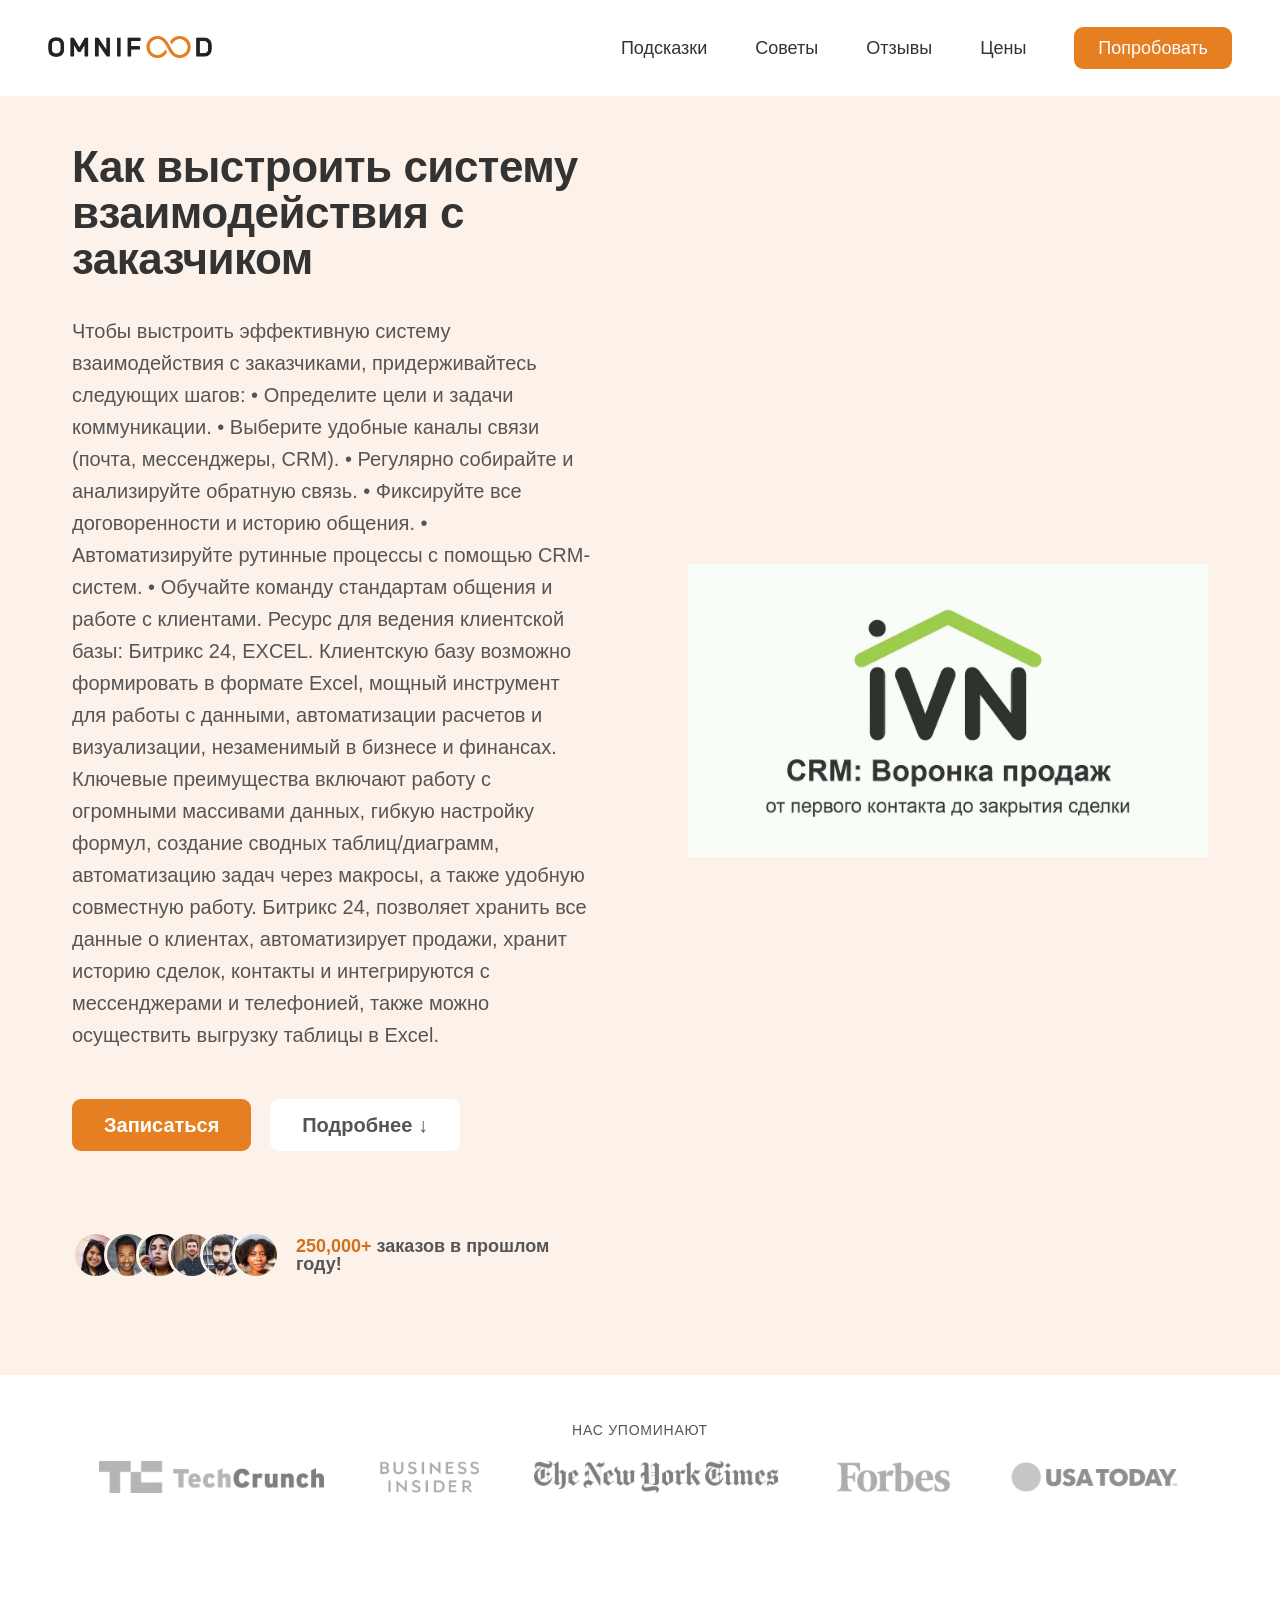
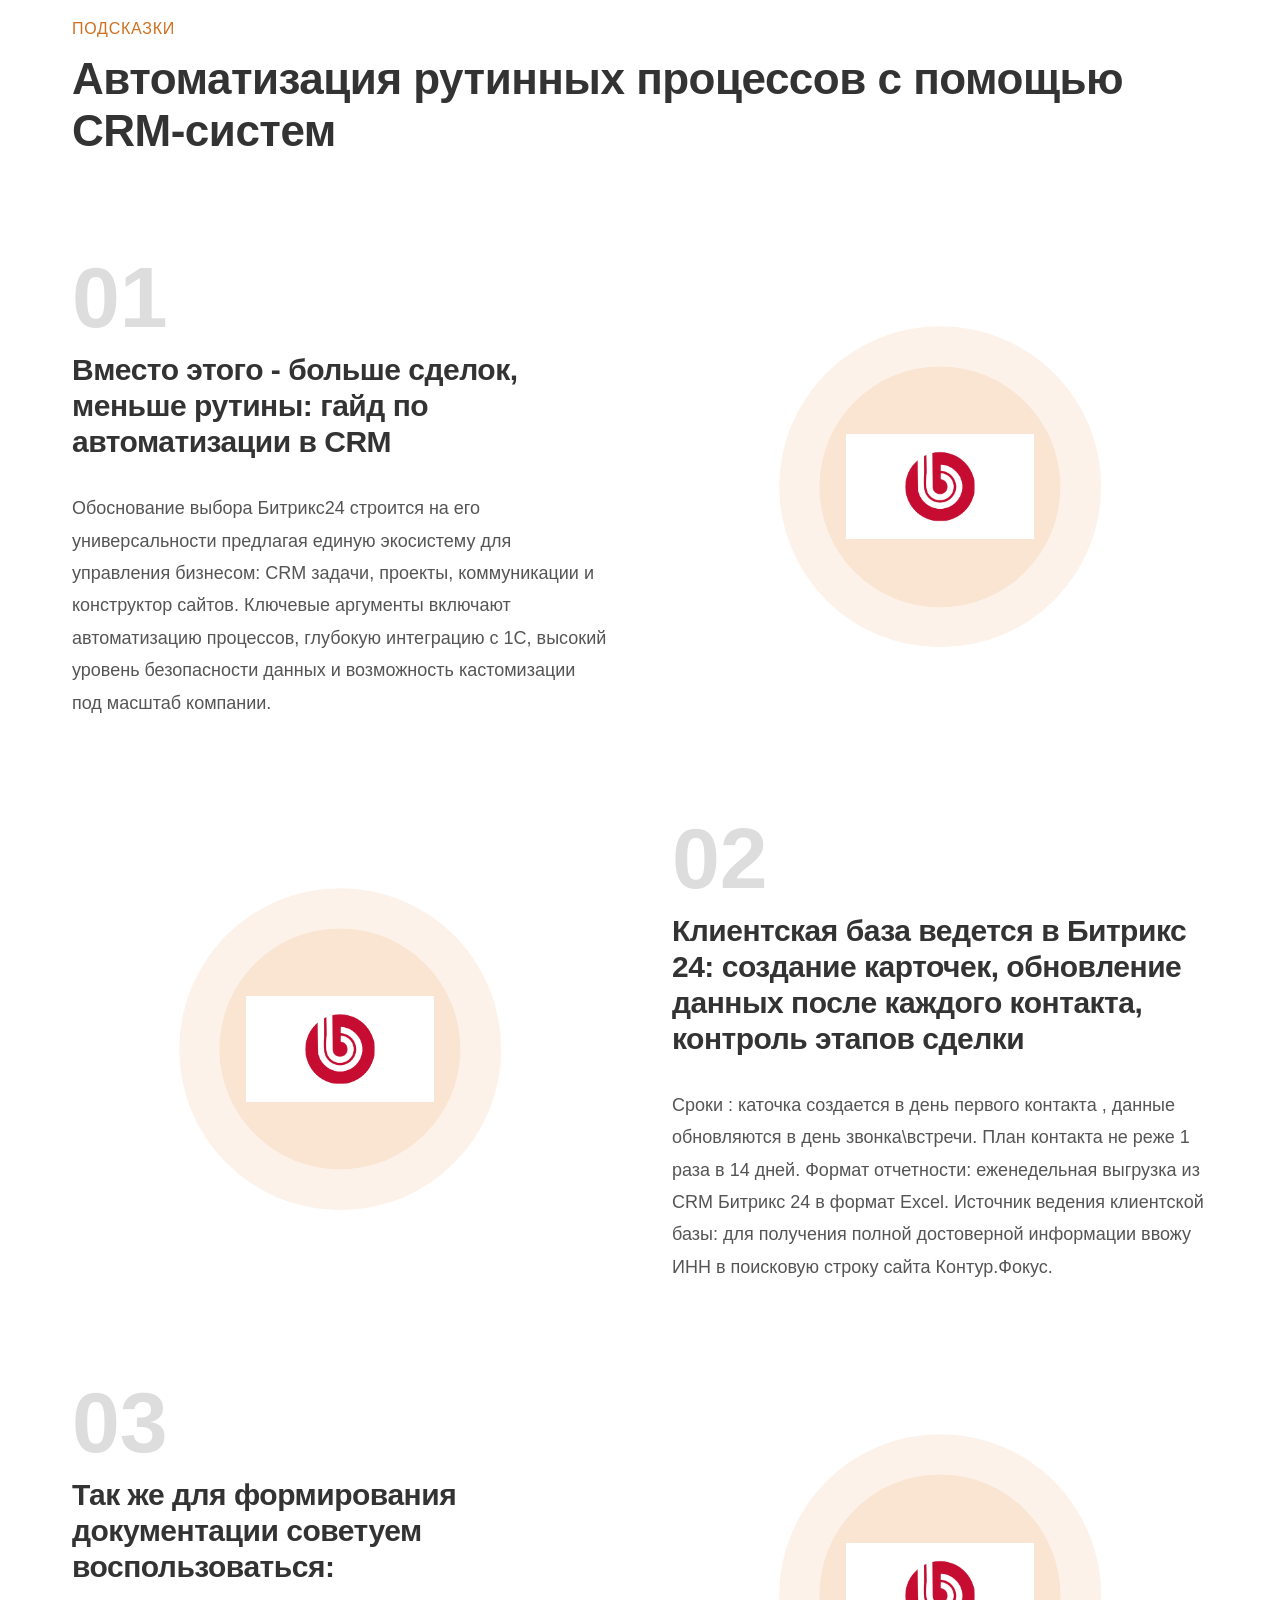
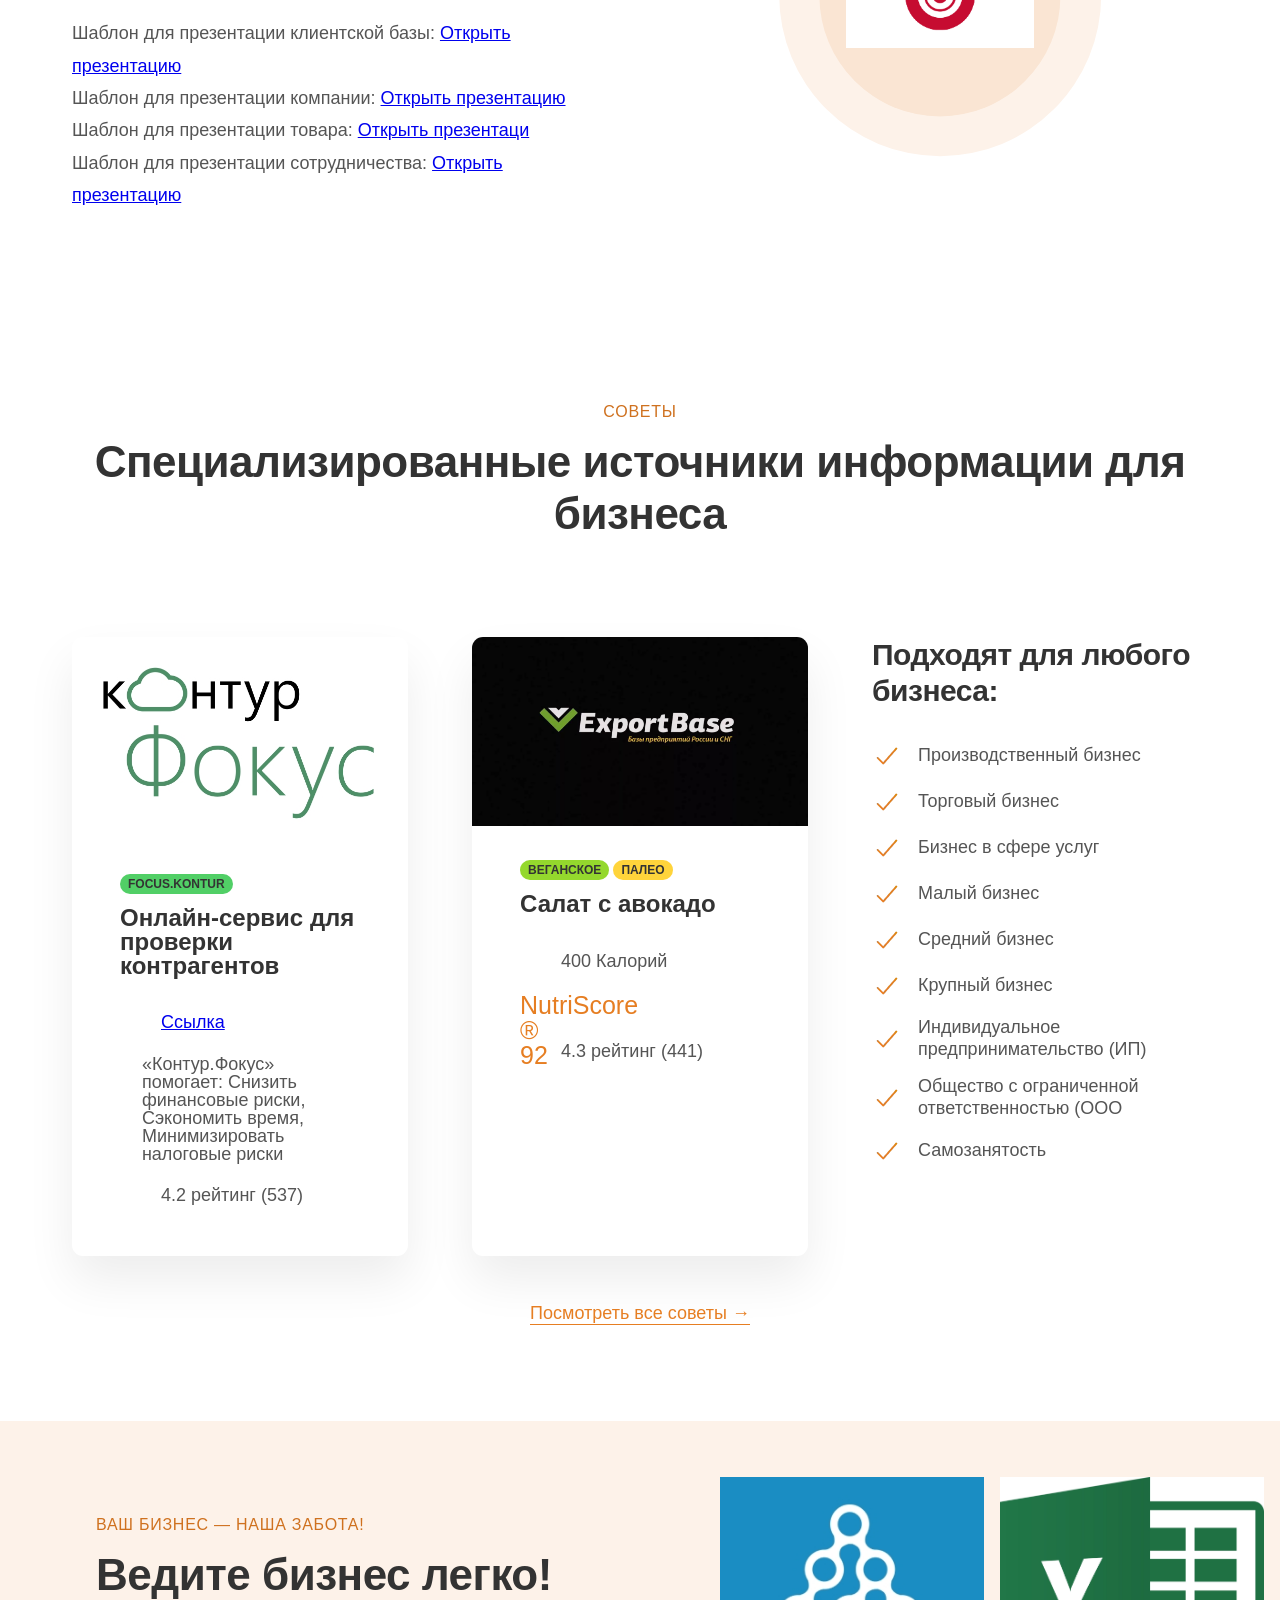
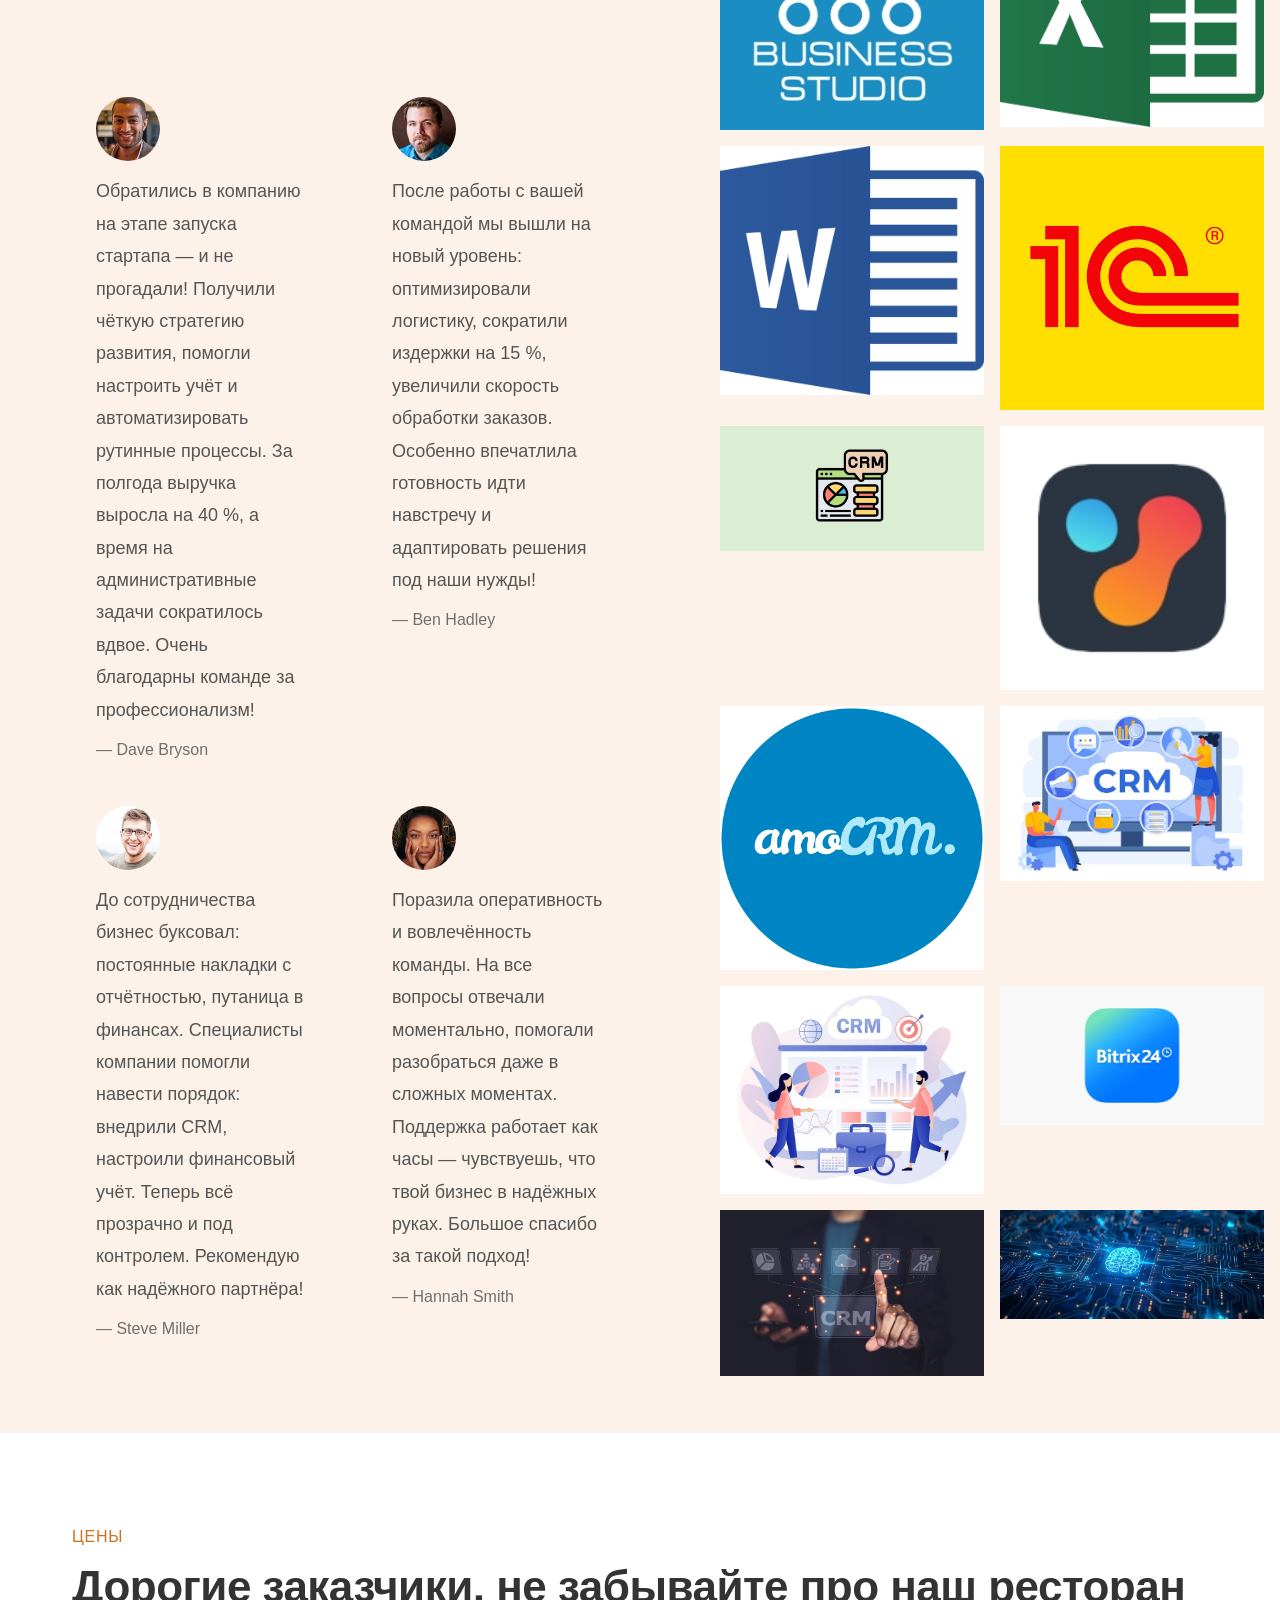
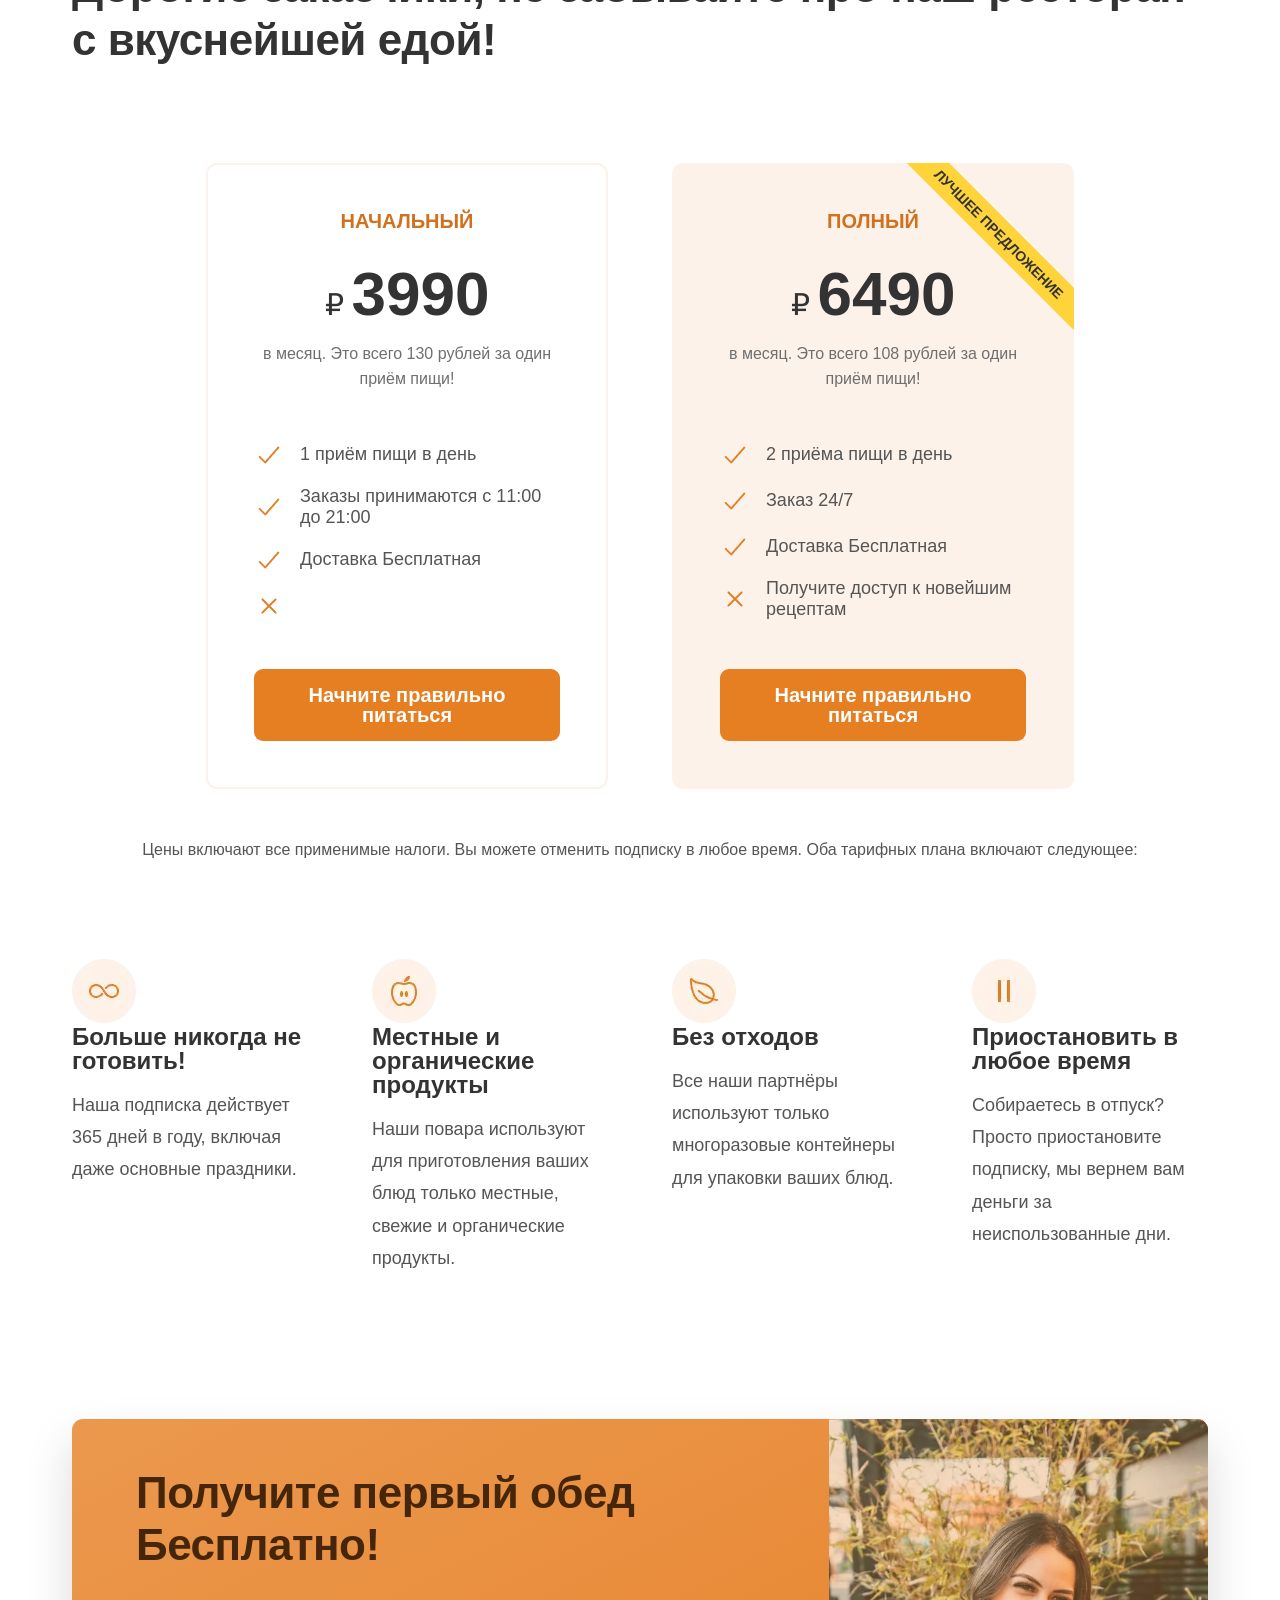
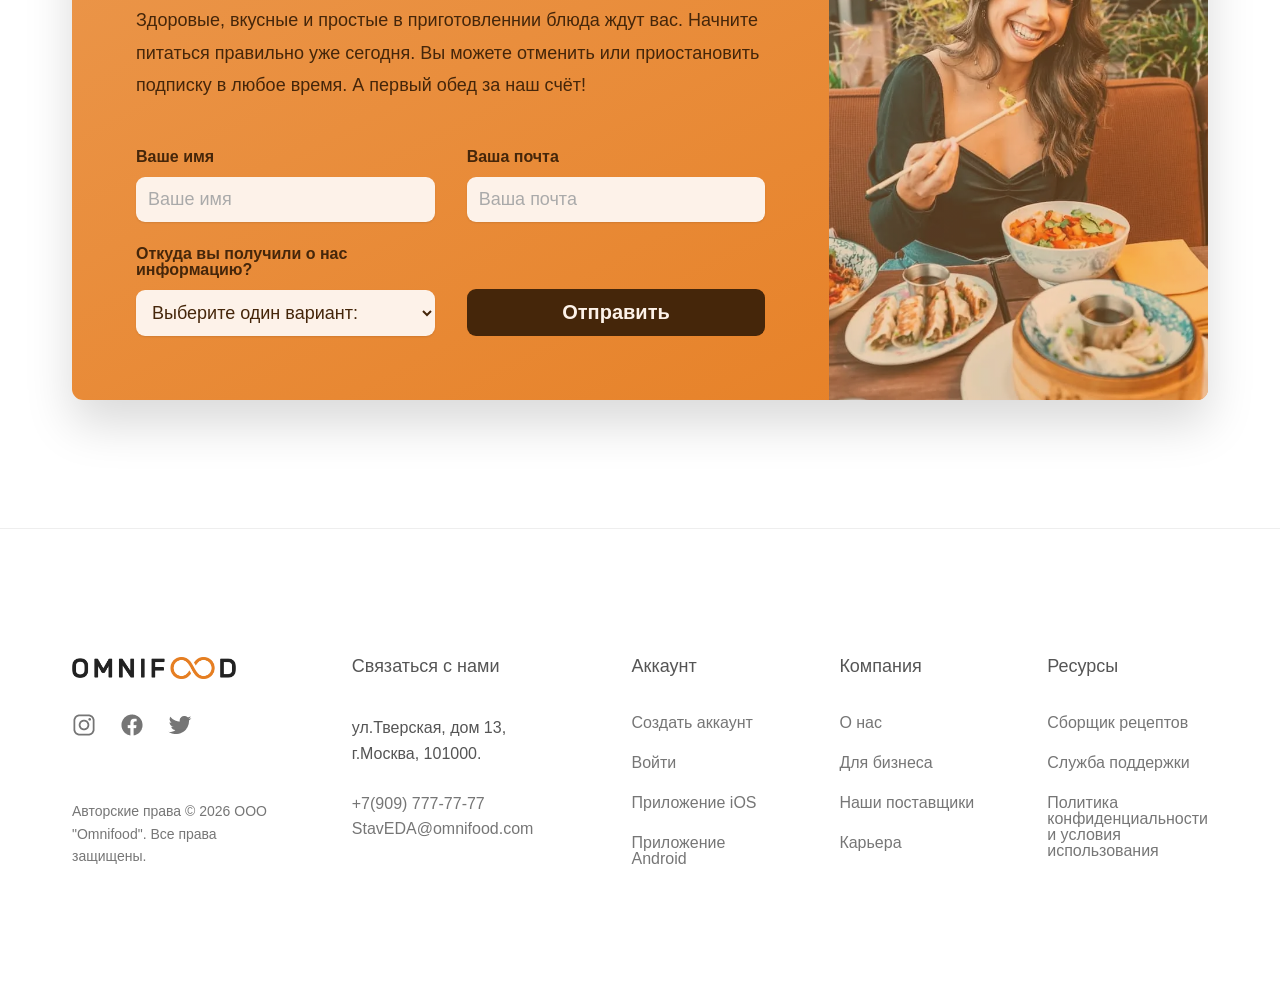
==== commit 52904ccd: "Update index.html" ====
--- a/index.html
+++ b/index.html
@@ -199,7 +199,7 @@
           </div>
 
           <div class="meal">
-            <img src="img/meal-2.webp" class="meal-img" alt="Avocado Salad"/>
+            <img src="30.jpg" class="meal-img" alt="Avocado Salad"/>
             <div class="meal-content">
               <div class="meal-tags">
                 <span class="tag tag--vegan">Веганское</span>
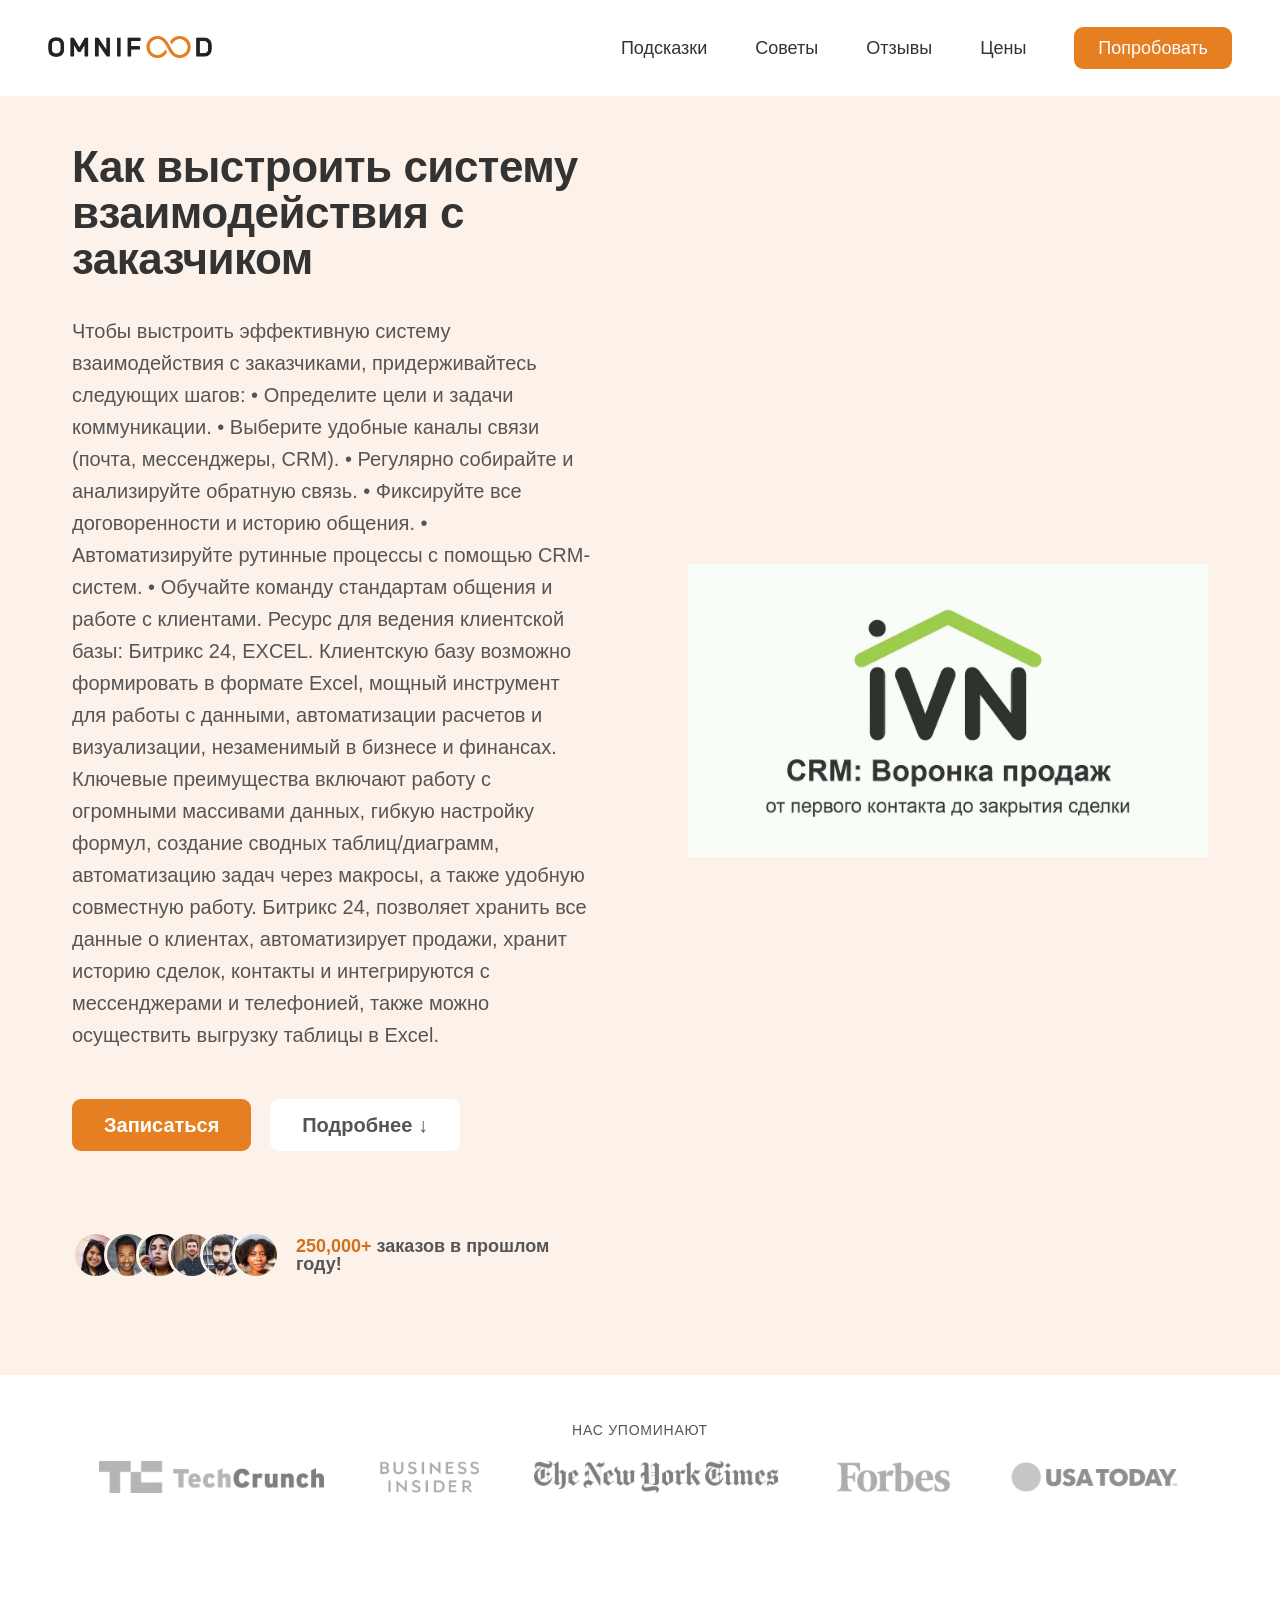
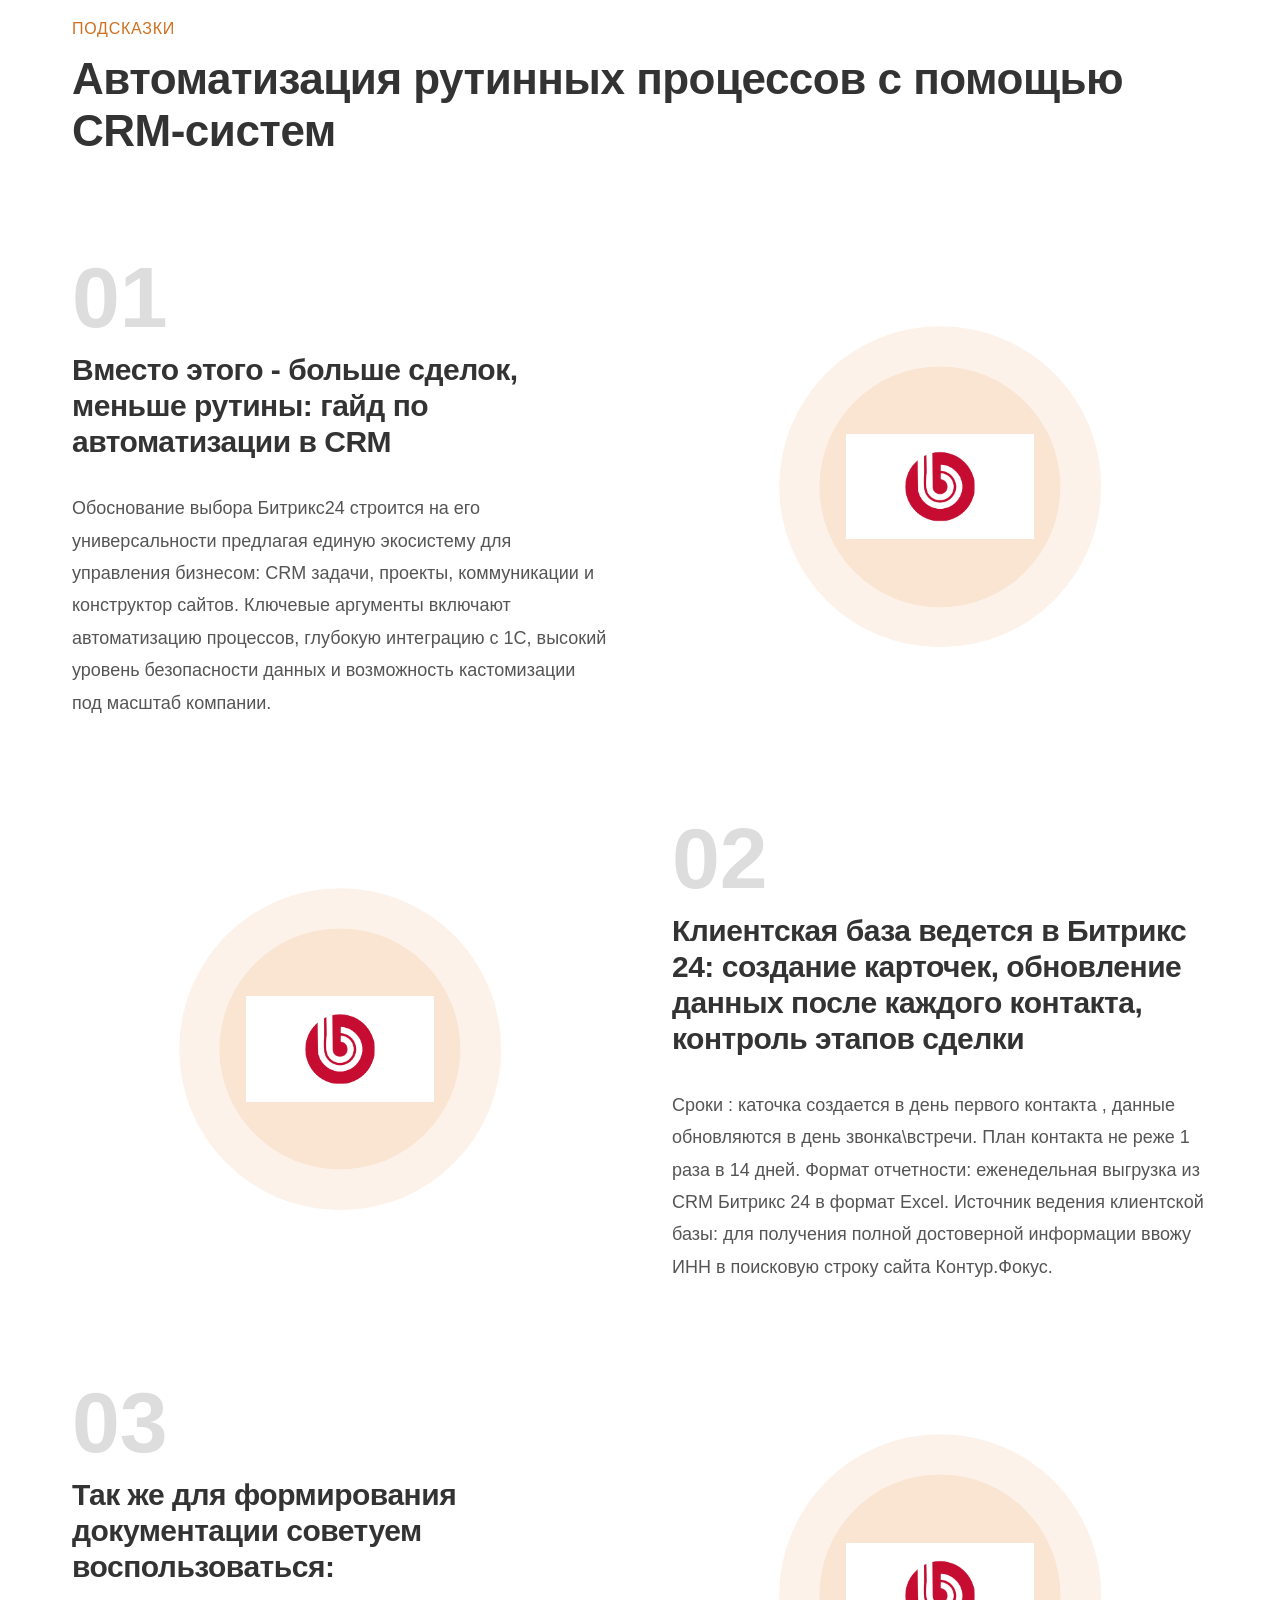
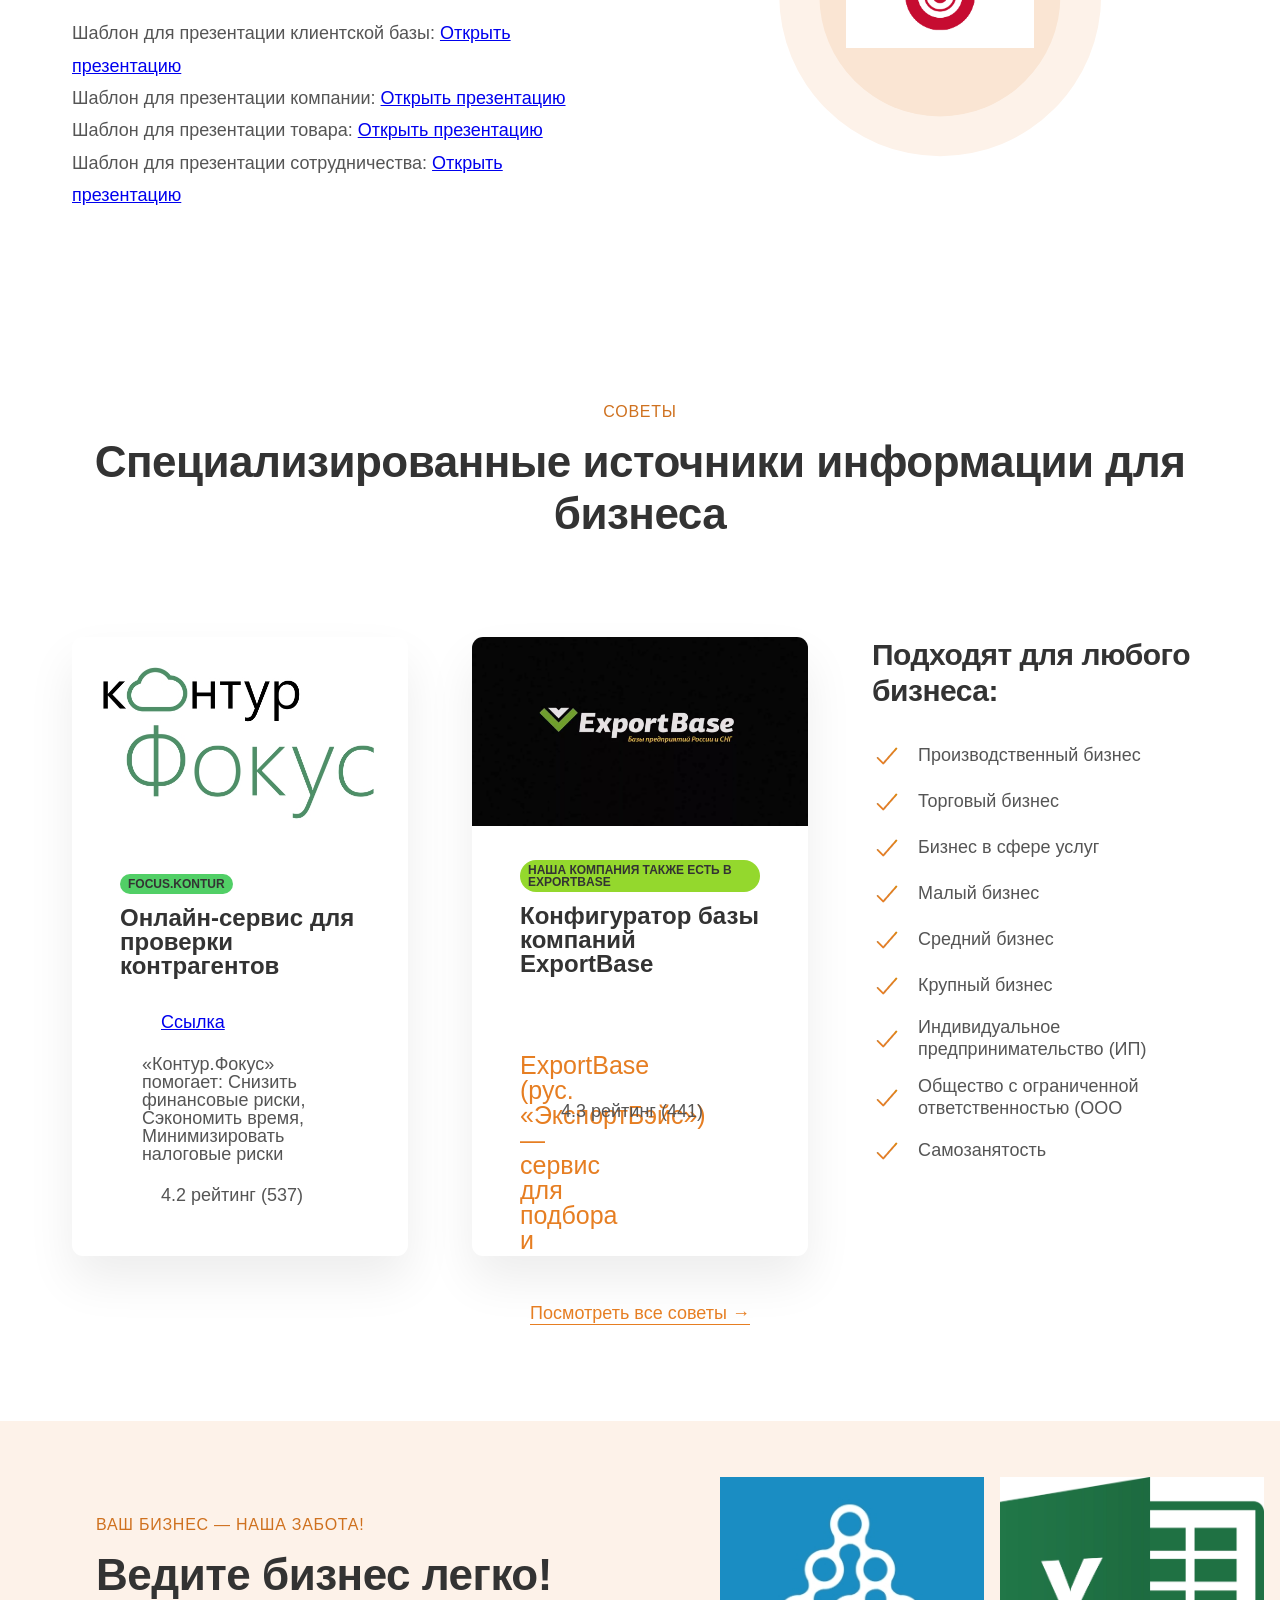
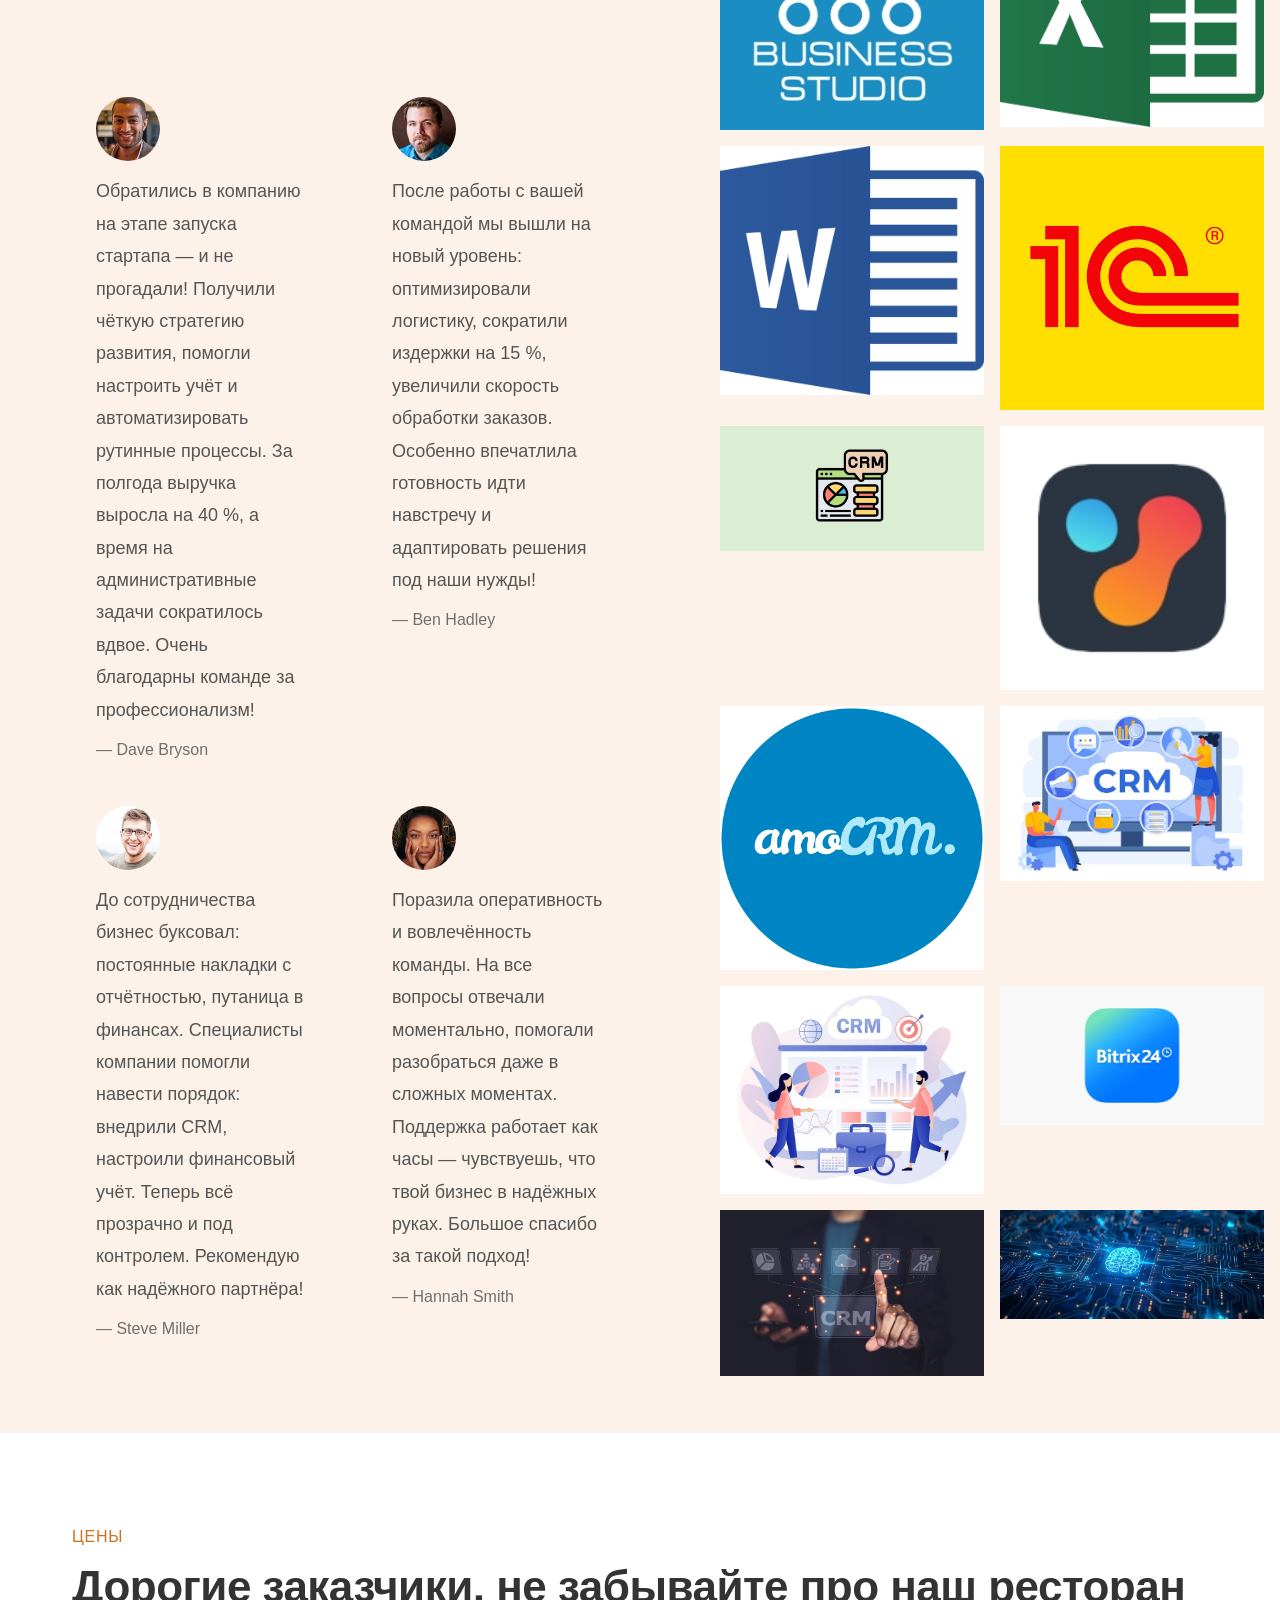
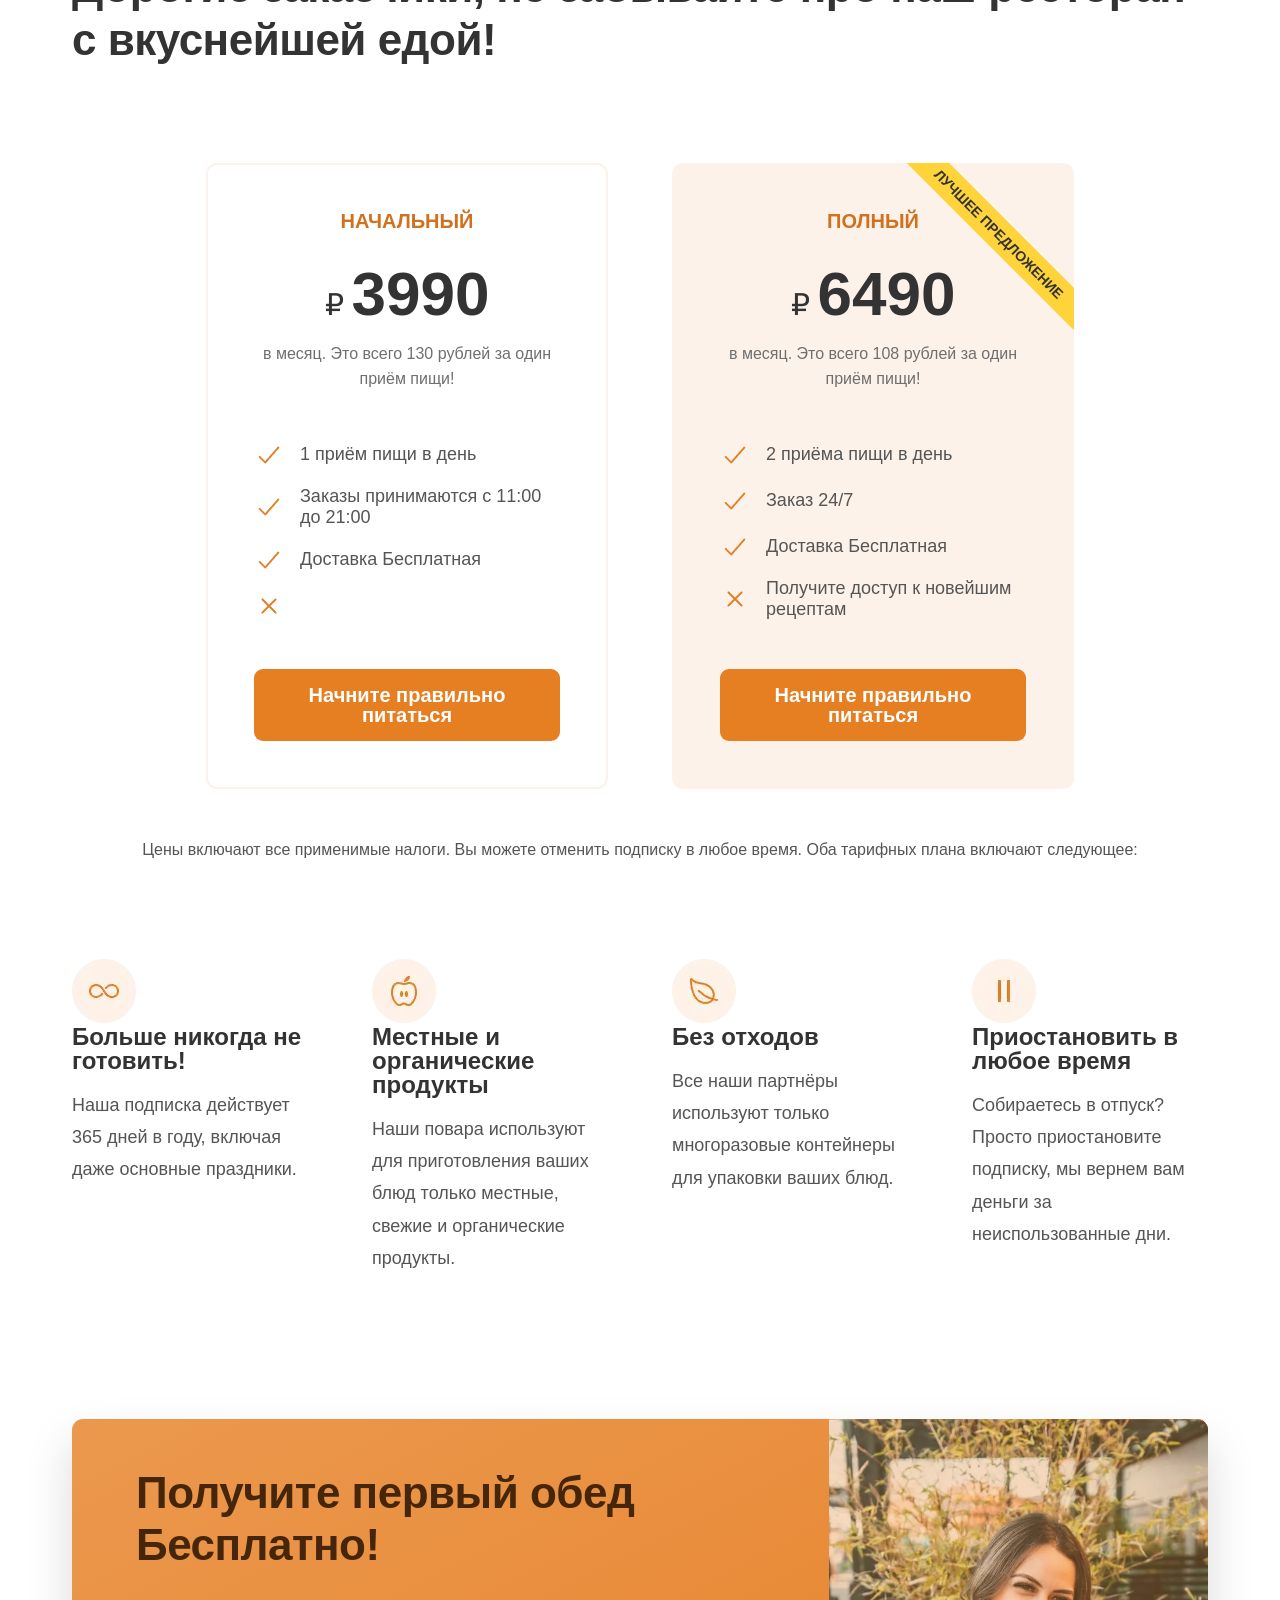
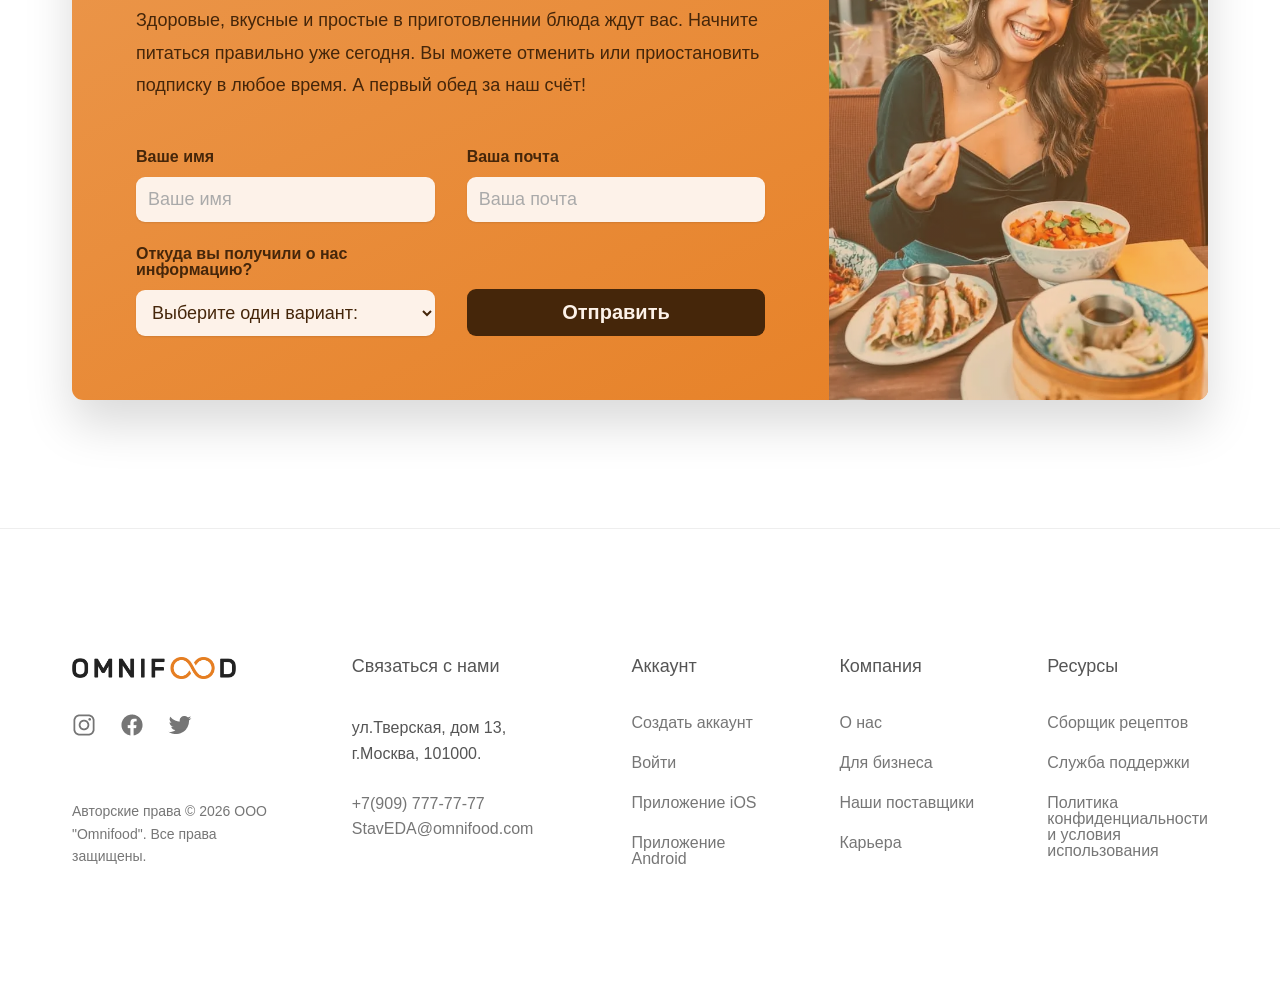
==== commit 9fbfd250: "Update index.html" ====
--- a/index.html
+++ b/index.html
@@ -151,7 +151,7 @@
             </p>
             <p class="step-description">
              Шаблон для презентации товара:
-             <a href="a.xlsx" target="_blank">Открыть презентаци</a>
+             <a href="shablon.pptx" target="_blank">Открыть презентацию</a>
             </p>
             <p class="step-description">
               Шаблон для презентации сотрудничества:
@@ -202,18 +202,16 @@
             <img src="30.jpg" class="meal-img" alt="Avocado Salad"/>
             <div class="meal-content">
               <div class="meal-tags">
-                <span class="tag tag--vegan">Веганское</span>
-                <span class="tag tag--paleo">Палео</span>
+                <span class="tag tag--vegan">Наша компания также есть в ExportBase</span>
               </div>
-              <p class="meal-title">Салат с авокадо</p>
+              <p class="meal-title">Конфигуратор базы компаний ExportBase</p>
               <ul class="meal-attributes">
                 <li class="meal-attribute">
                   <ion-icon class="meal-icon" name="flame-outline"></ion-icon>
-                  <span><strong>400</strong> Калорий</span>
                 </li>
                 <li class="meal-attribute">
                   <ion-icon class="meal-icon"name="restaurant-outline"><ion-icon>
-                  <span>NutriScore &reg; <strong>92</strong></span>
+                  <span>ExportBase (рус. «ЭкспортБэйс») — сервис для подбора и выгрузки баз данных о компаниях и ИП на территории РФ, Казахстана и Беларуси. Данный сайт поможет вам осуществить подбор клиентов и составление ЭДО, для вашего бизнеса! Пример в виде базы данных 15 самых крупных предприятий России.</span>
                 </li>
                 <li class="meal-attribute">
                   <ion-icon class="meal-icon" name="star-outline"></ion-icon>
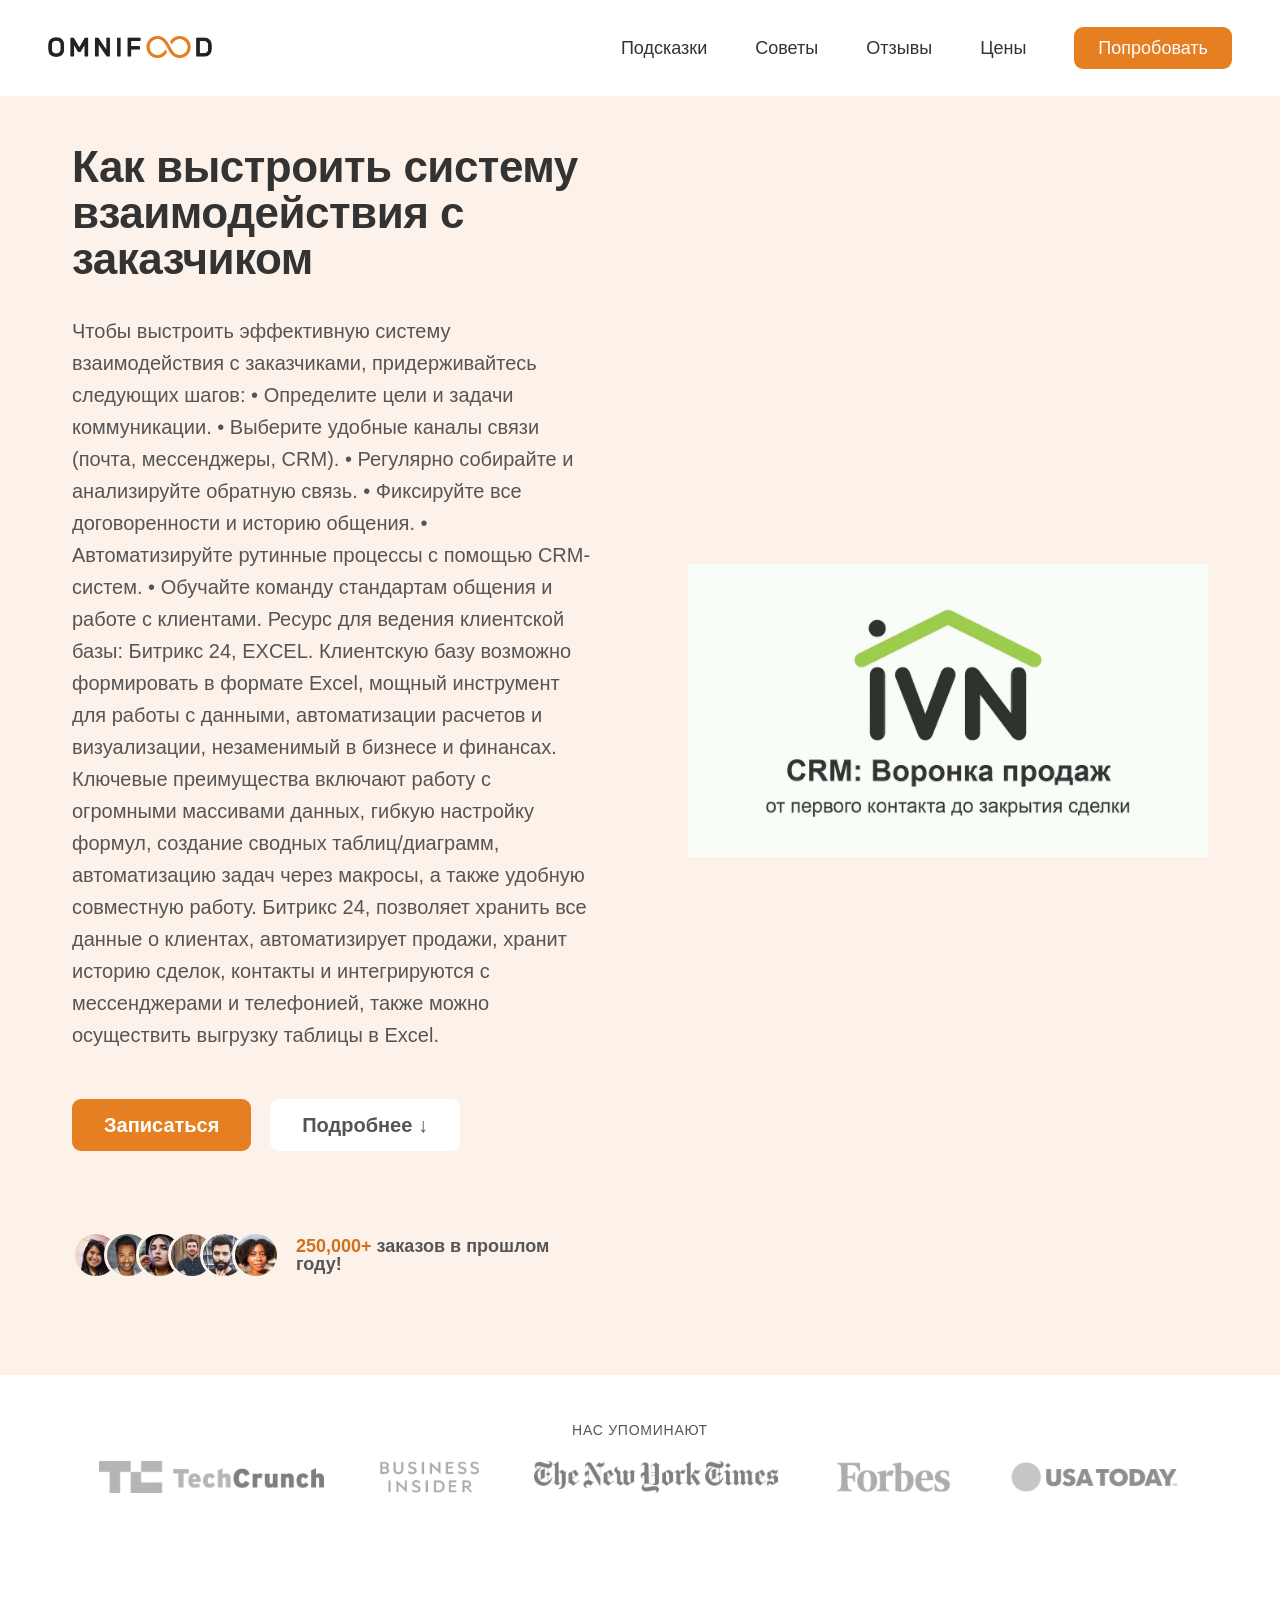
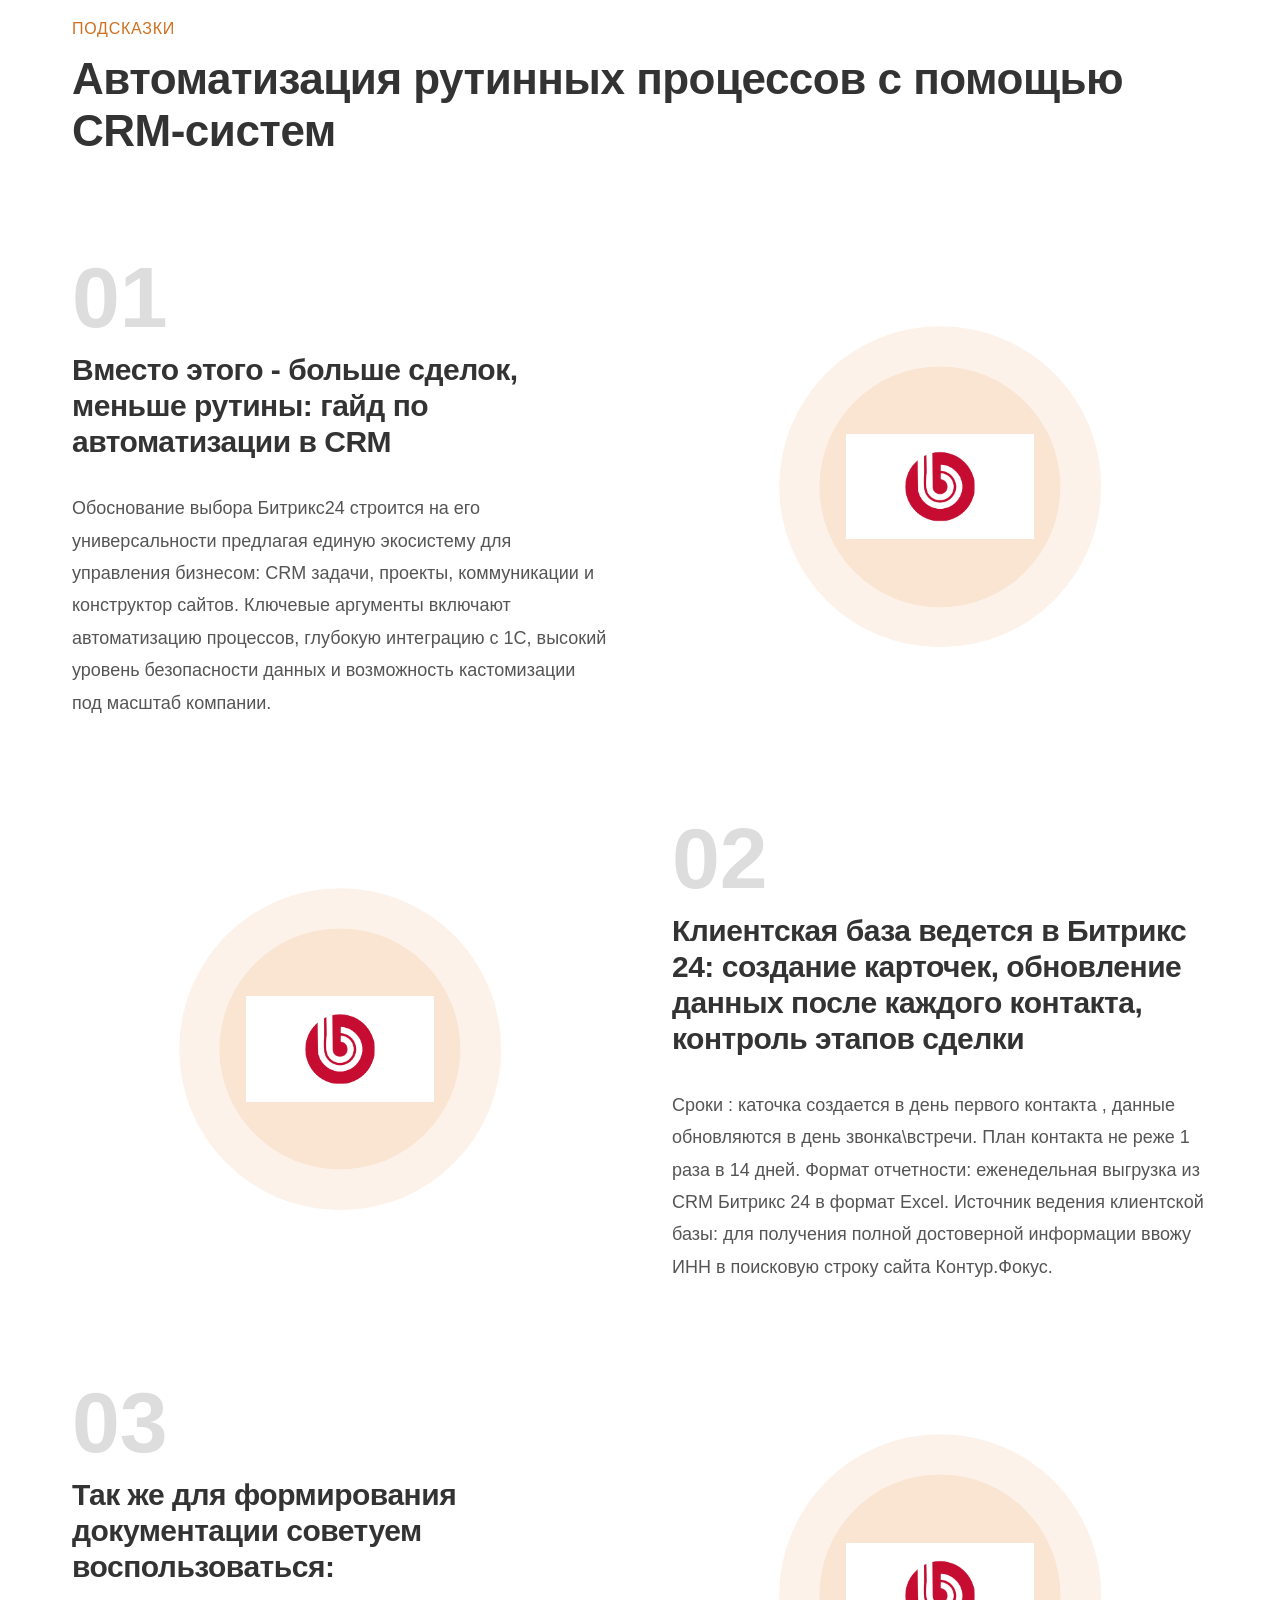
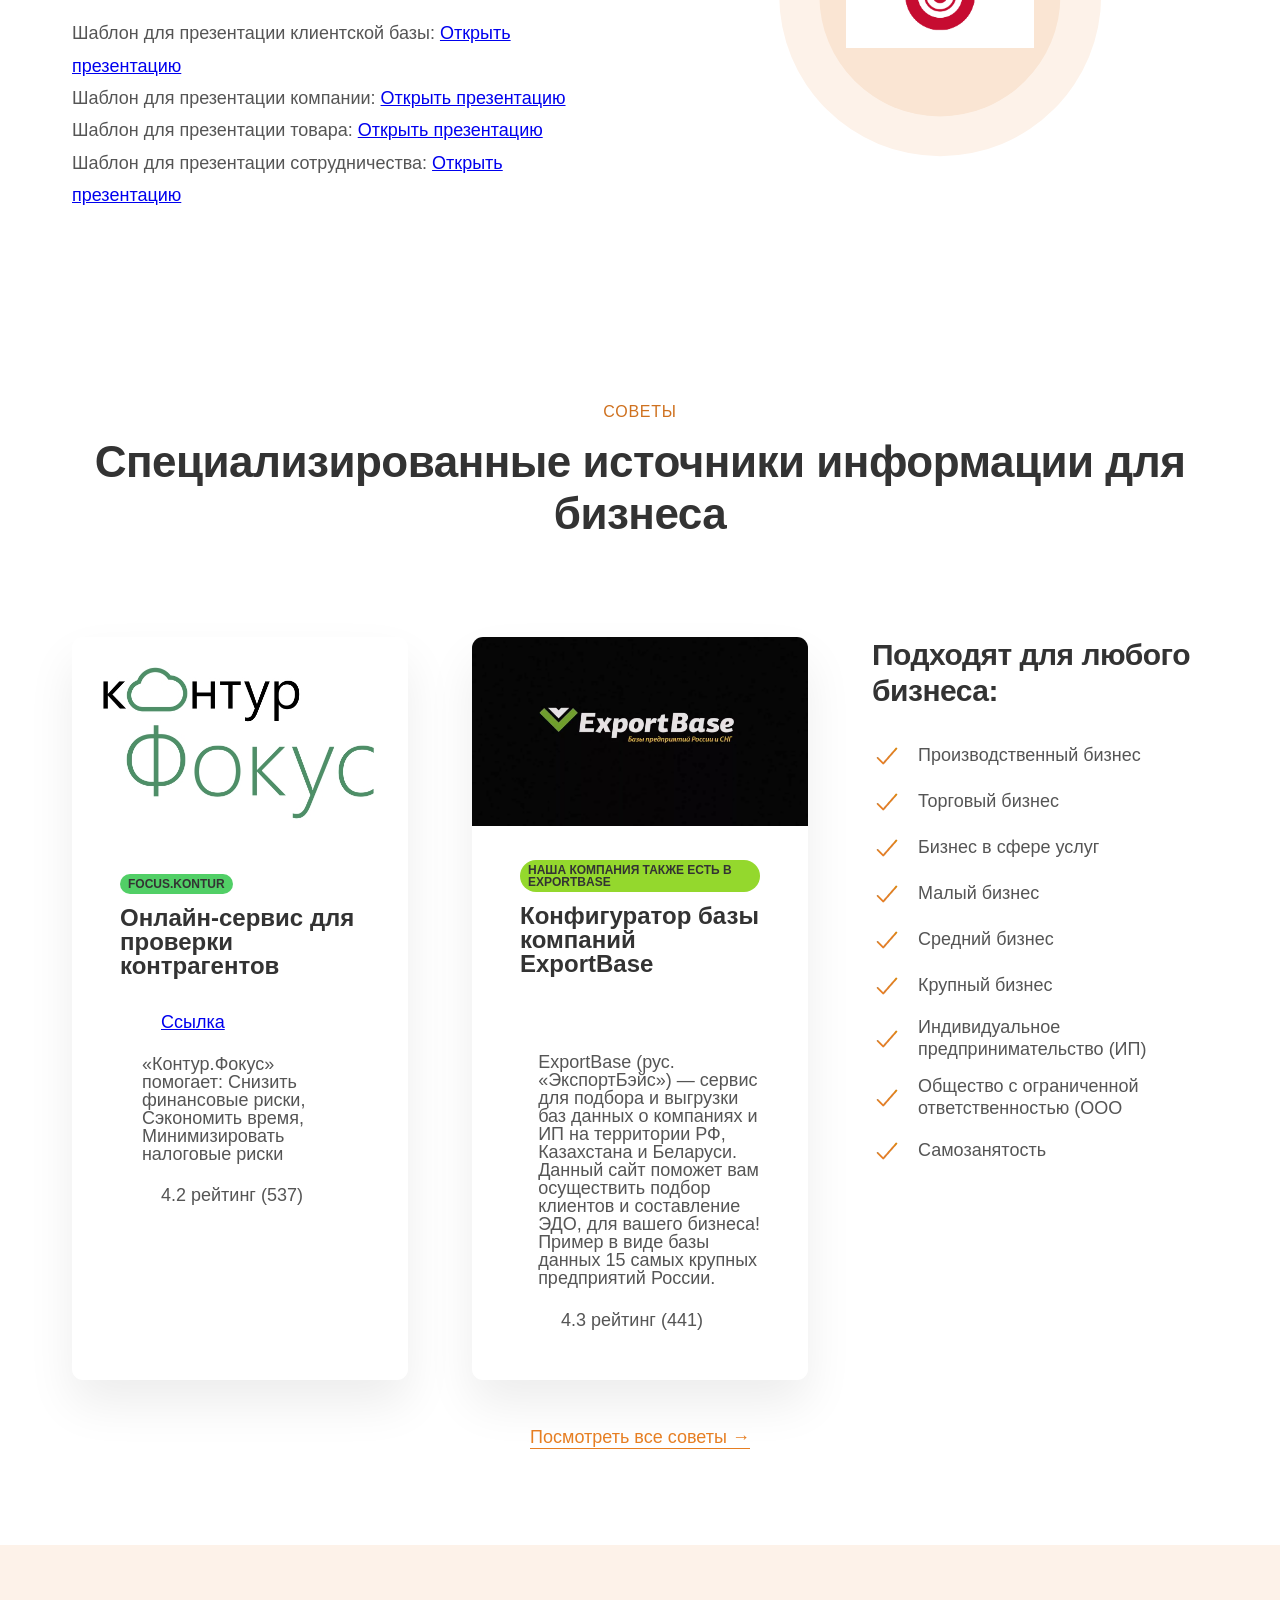
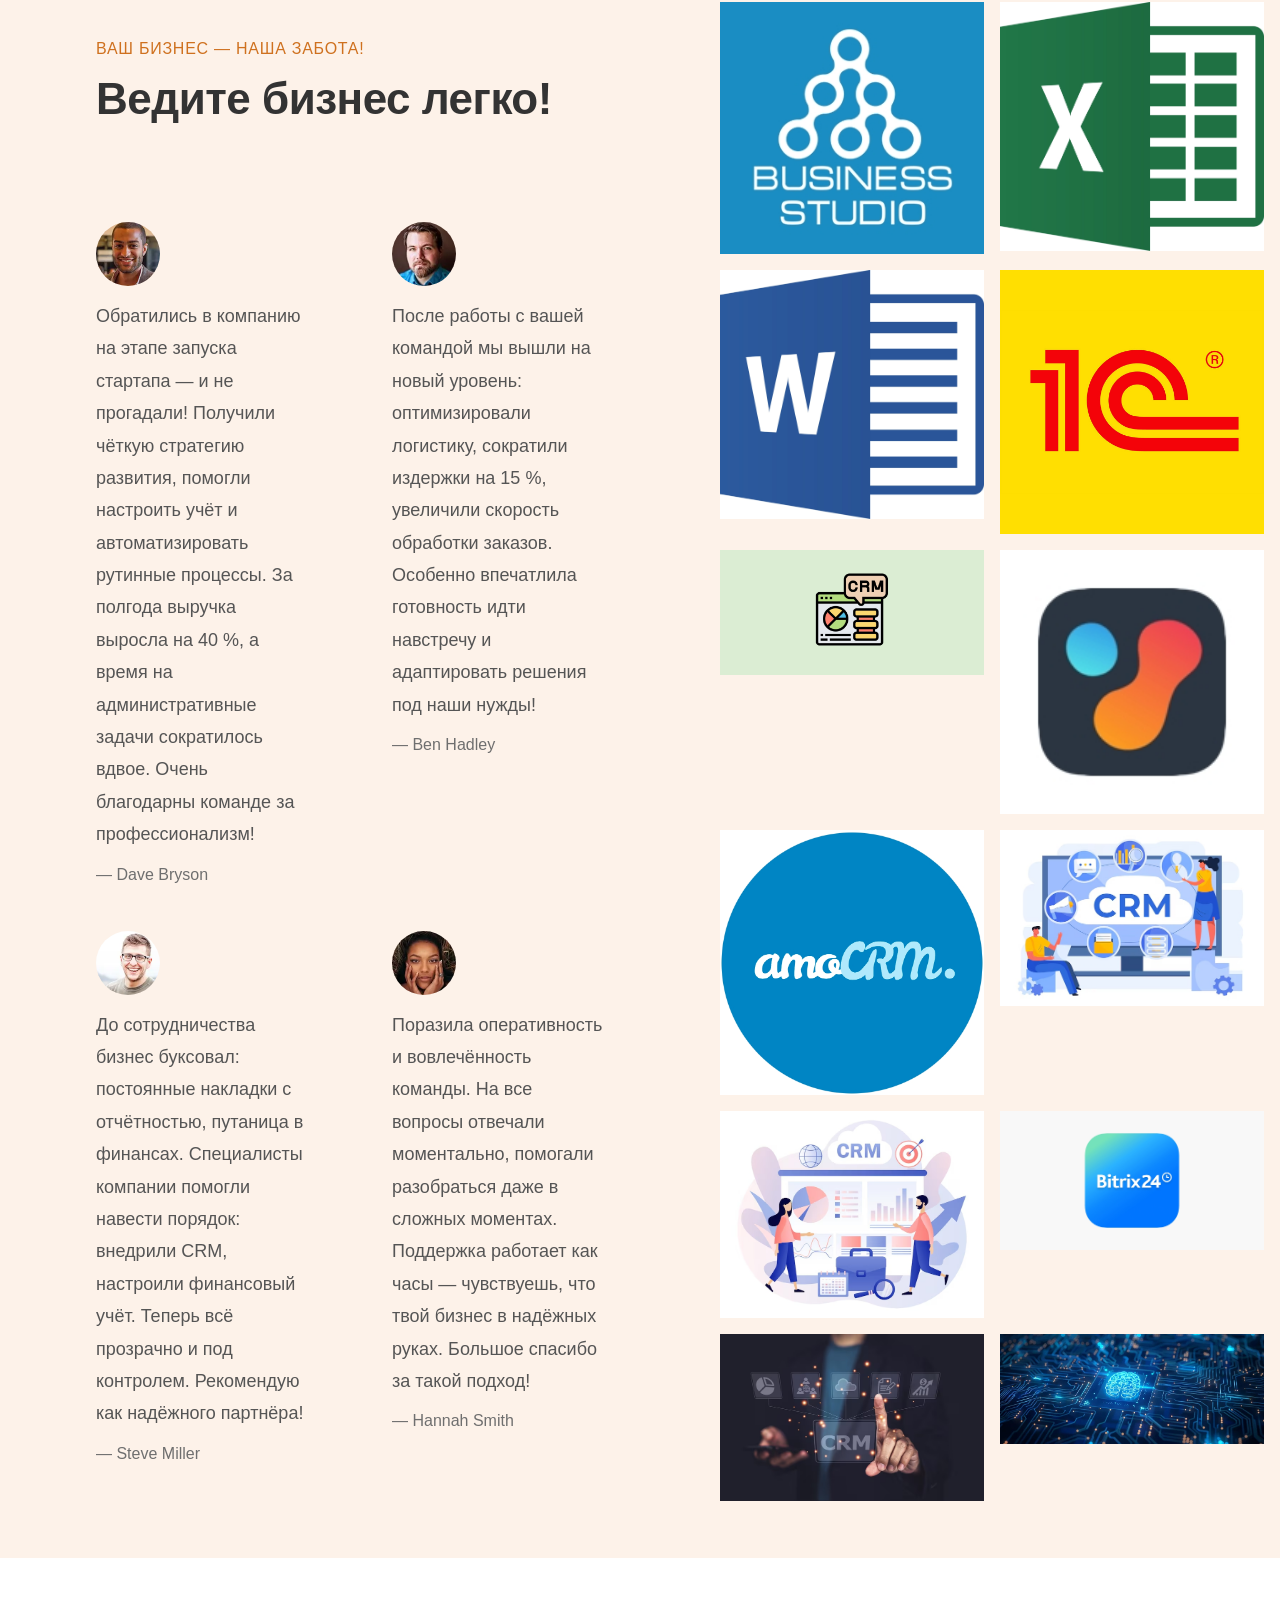
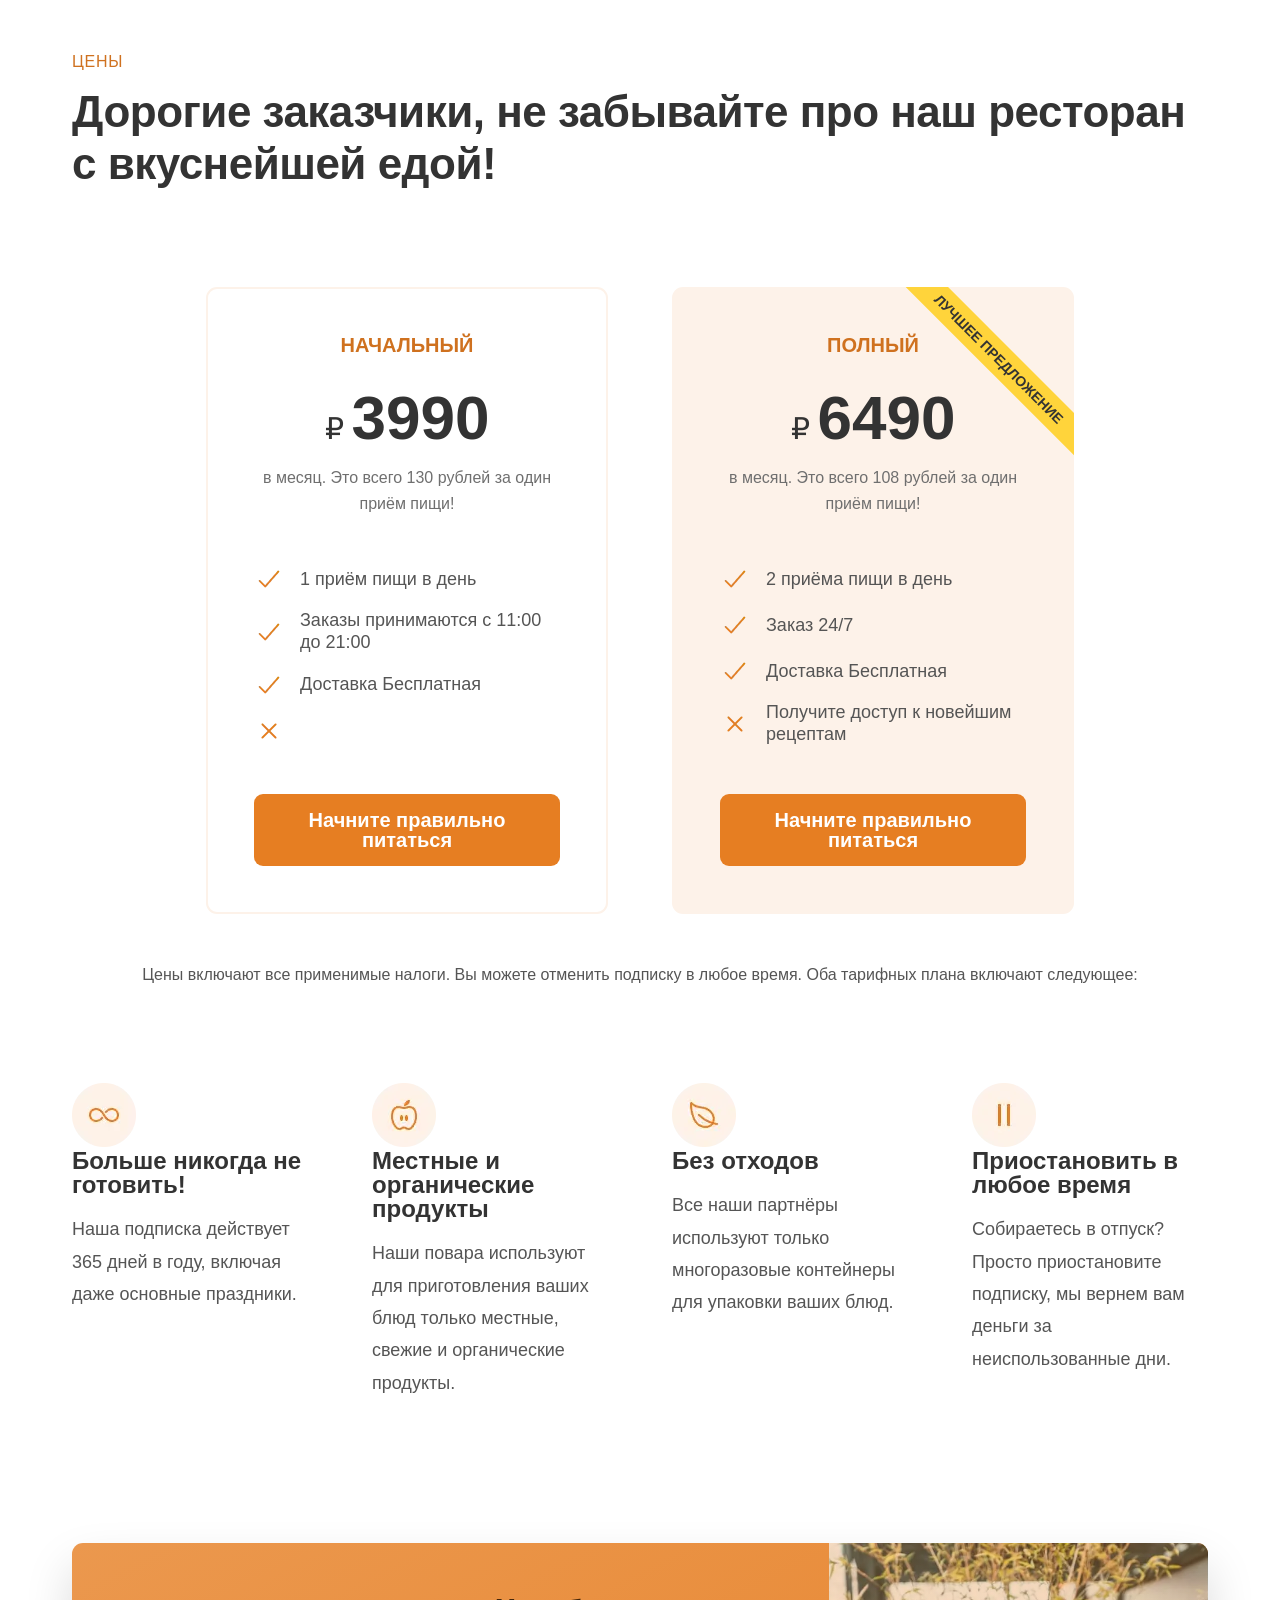
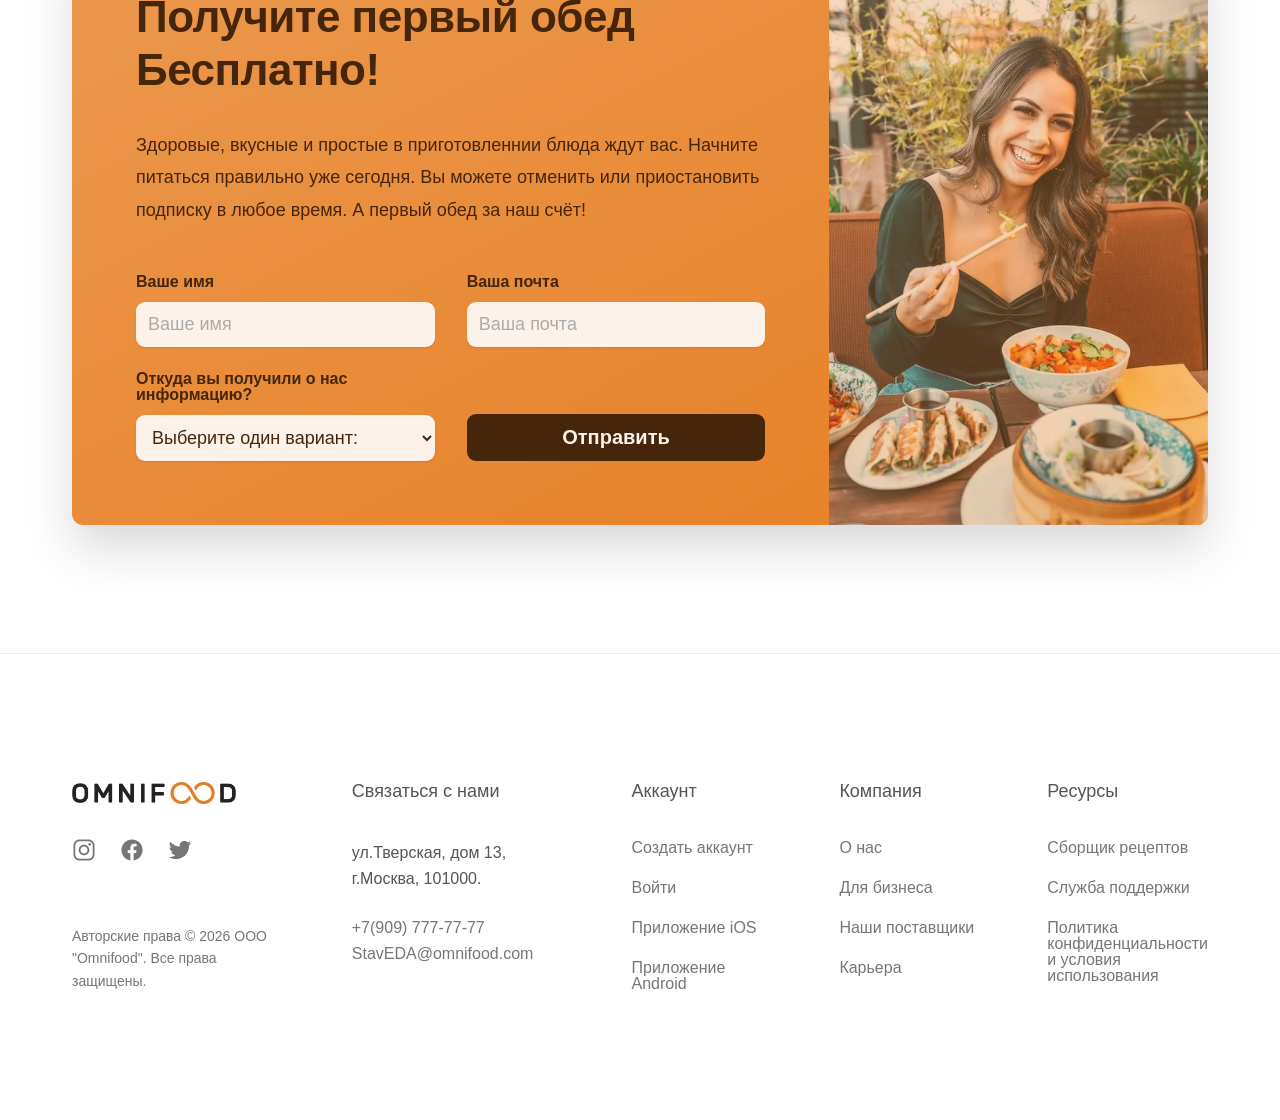
==== commit e0be234c: "Update index.html" ====
--- a/index.html
+++ b/index.html
@@ -210,7 +210,7 @@
                   <ion-icon class="meal-icon" name="flame-outline"></ion-icon>
                 </li>
                 <li class="meal-attribute">
-                  <ion-icon class="meal-icon"name="restaurant-outline"><ion-icon>
+                  <ion-icon class="meal-icon" name="restaurant-outline"></ion-icon>
                   <span>ExportBase (рус. «ЭкспортБэйс») — сервис для подбора и выгрузки баз данных о компаниях и ИП на территории РФ, Казахстана и Беларуси. Данный сайт поможет вам осуществить подбор клиентов и составление ЭДО, для вашего бизнеса! Пример в виде базы данных 15 самых крупных предприятий России.</span>
                 </li>
                 <li class="meal-attribute">
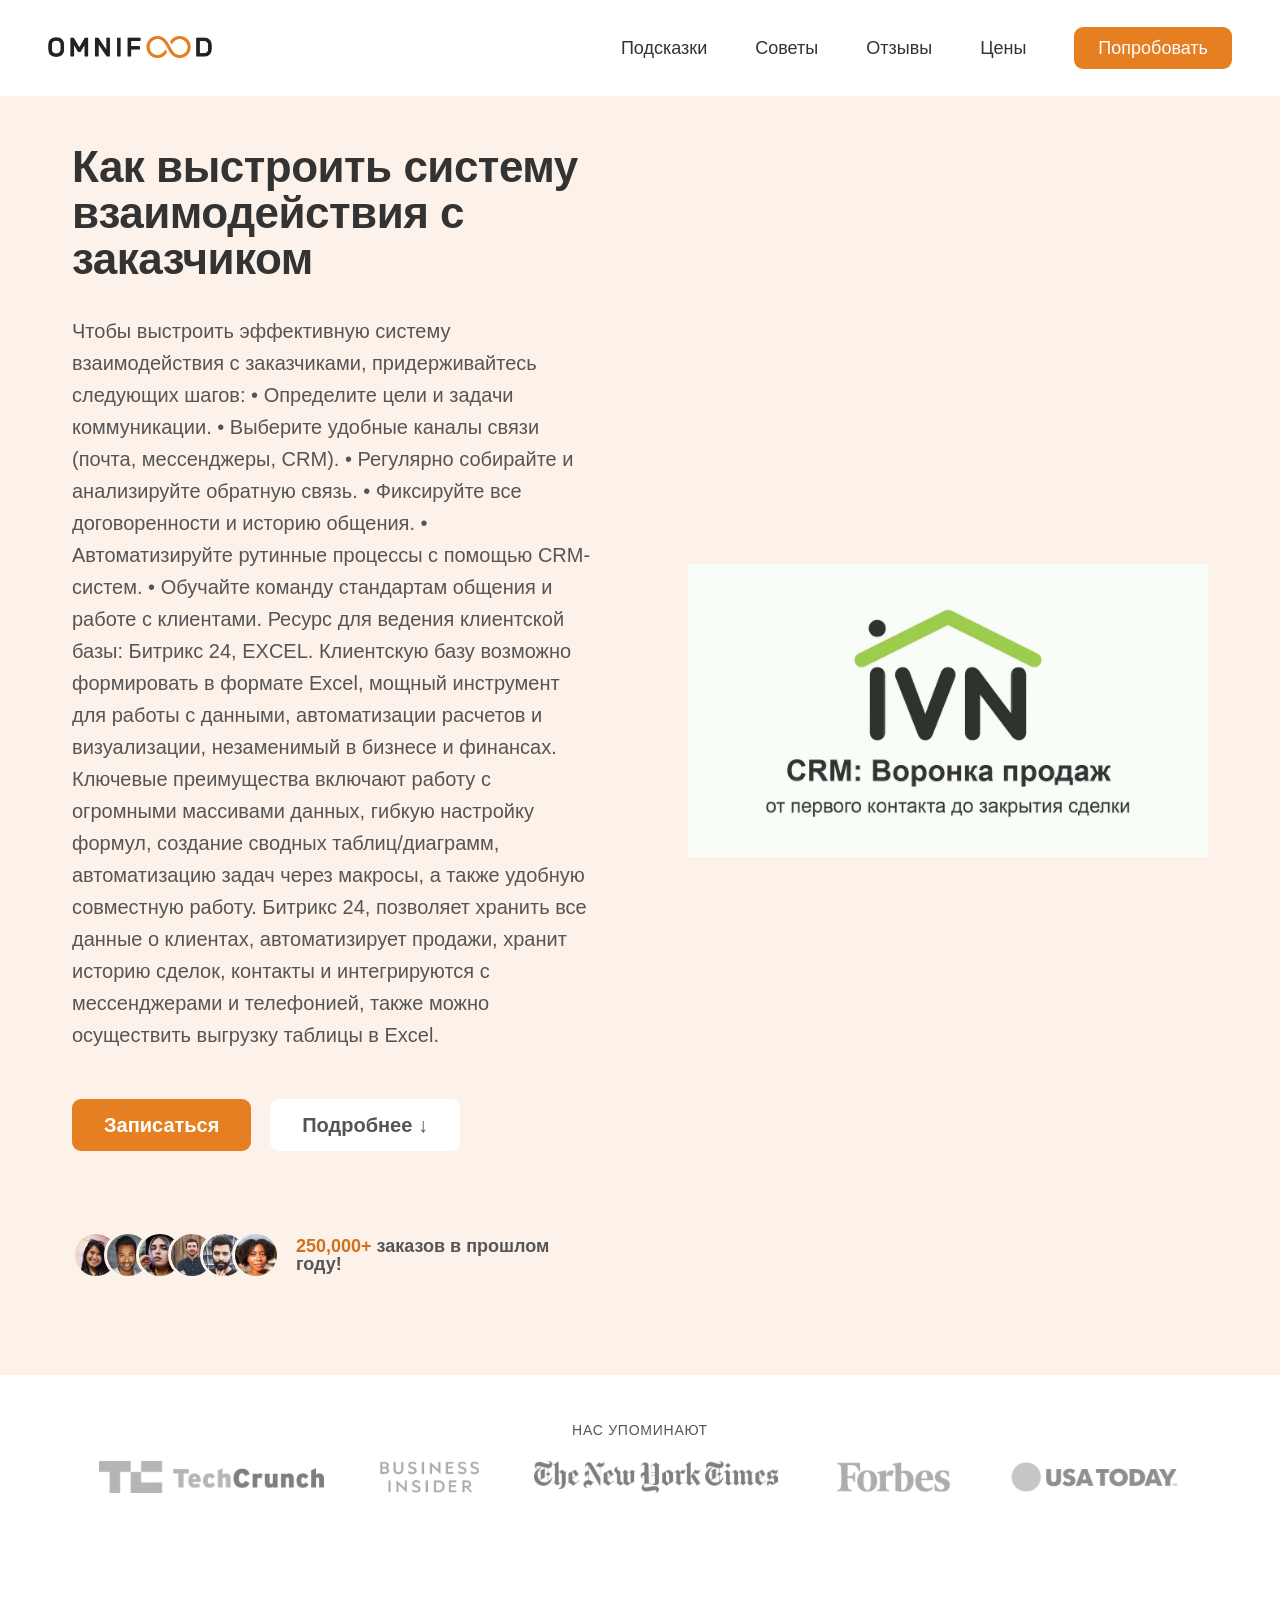
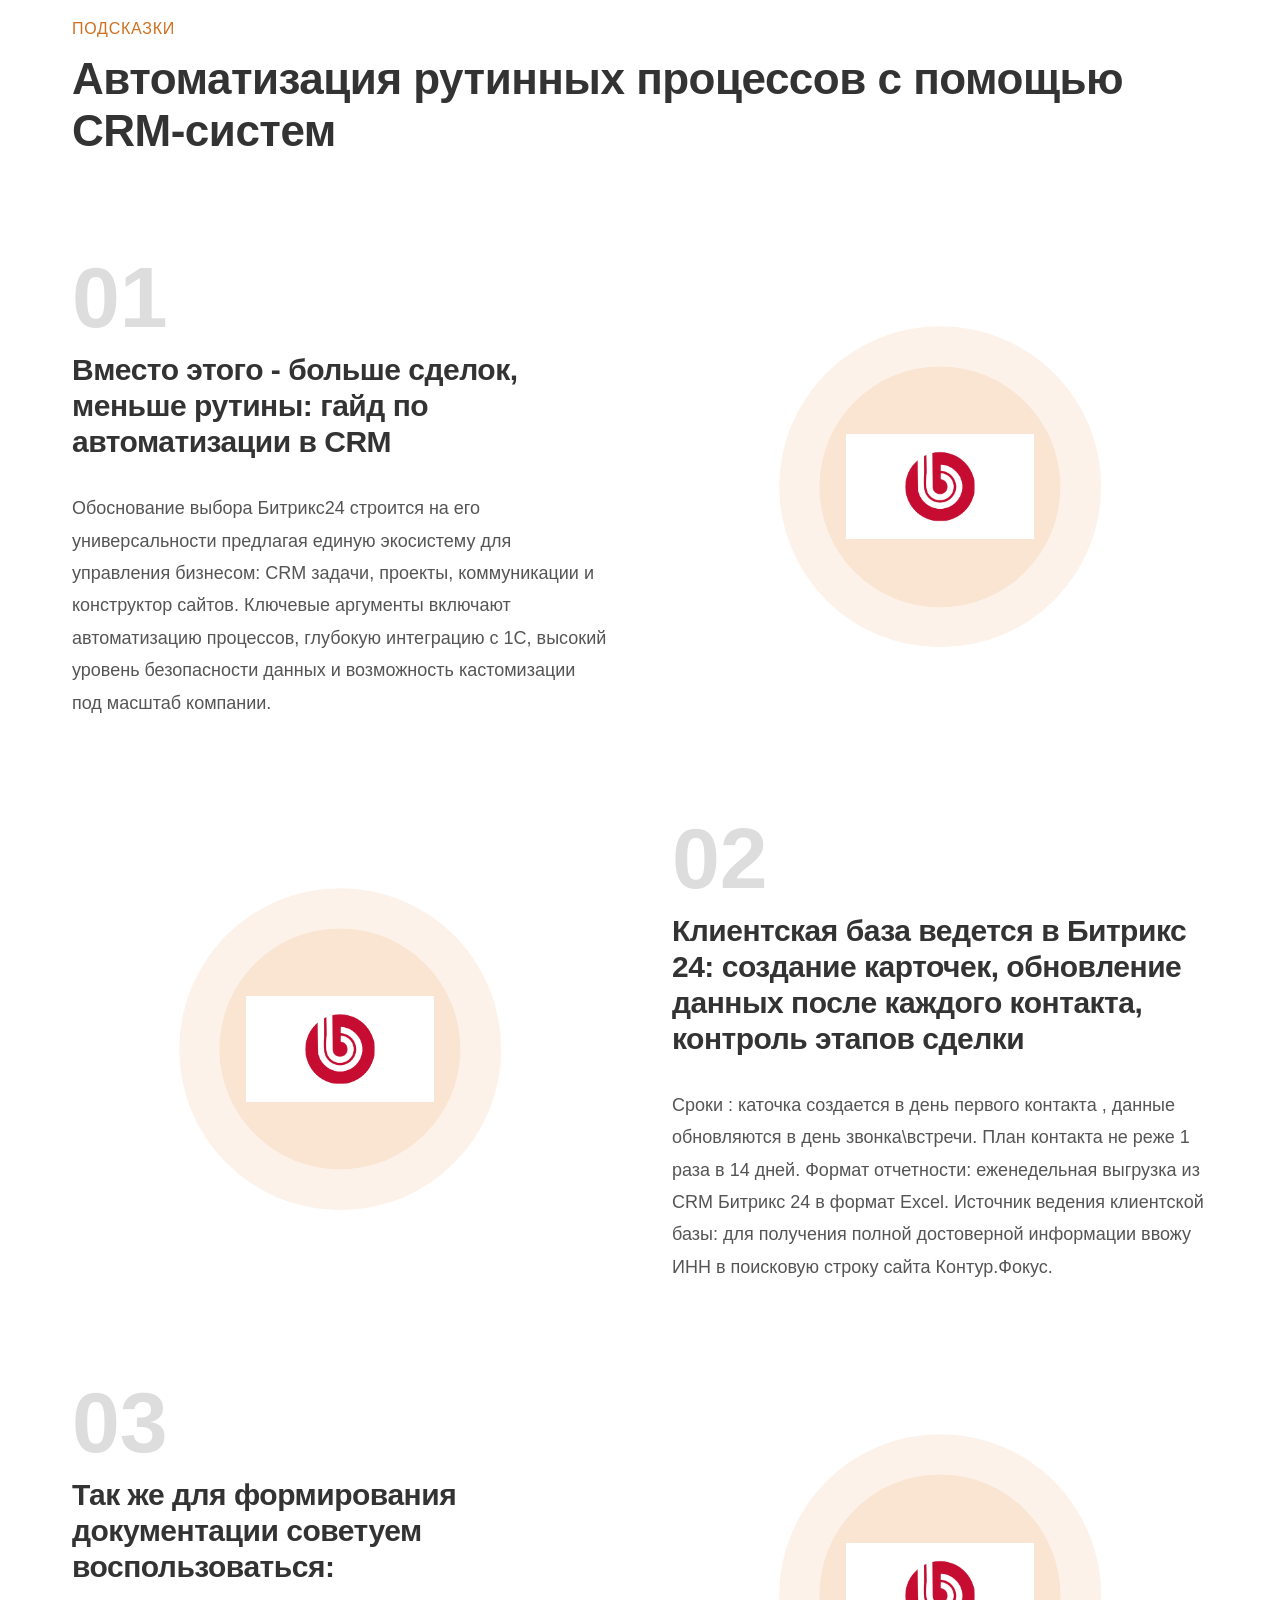
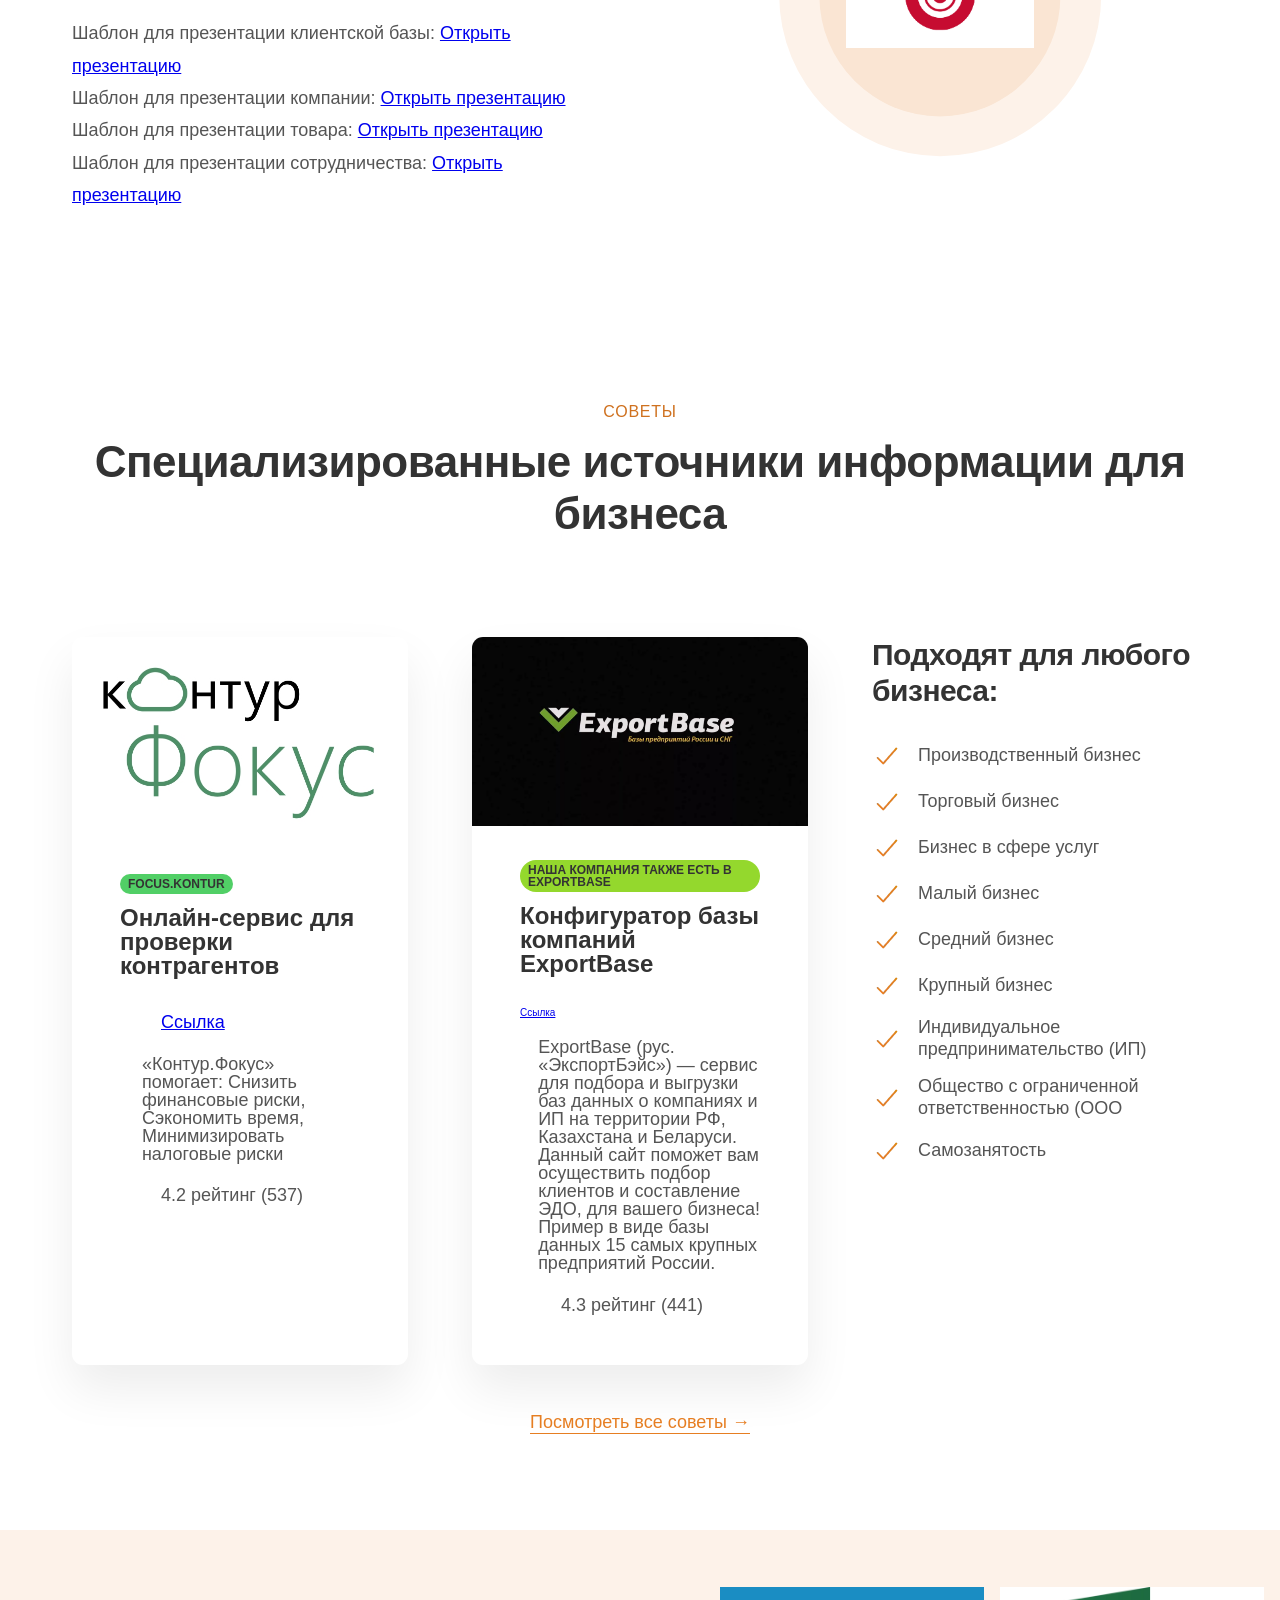
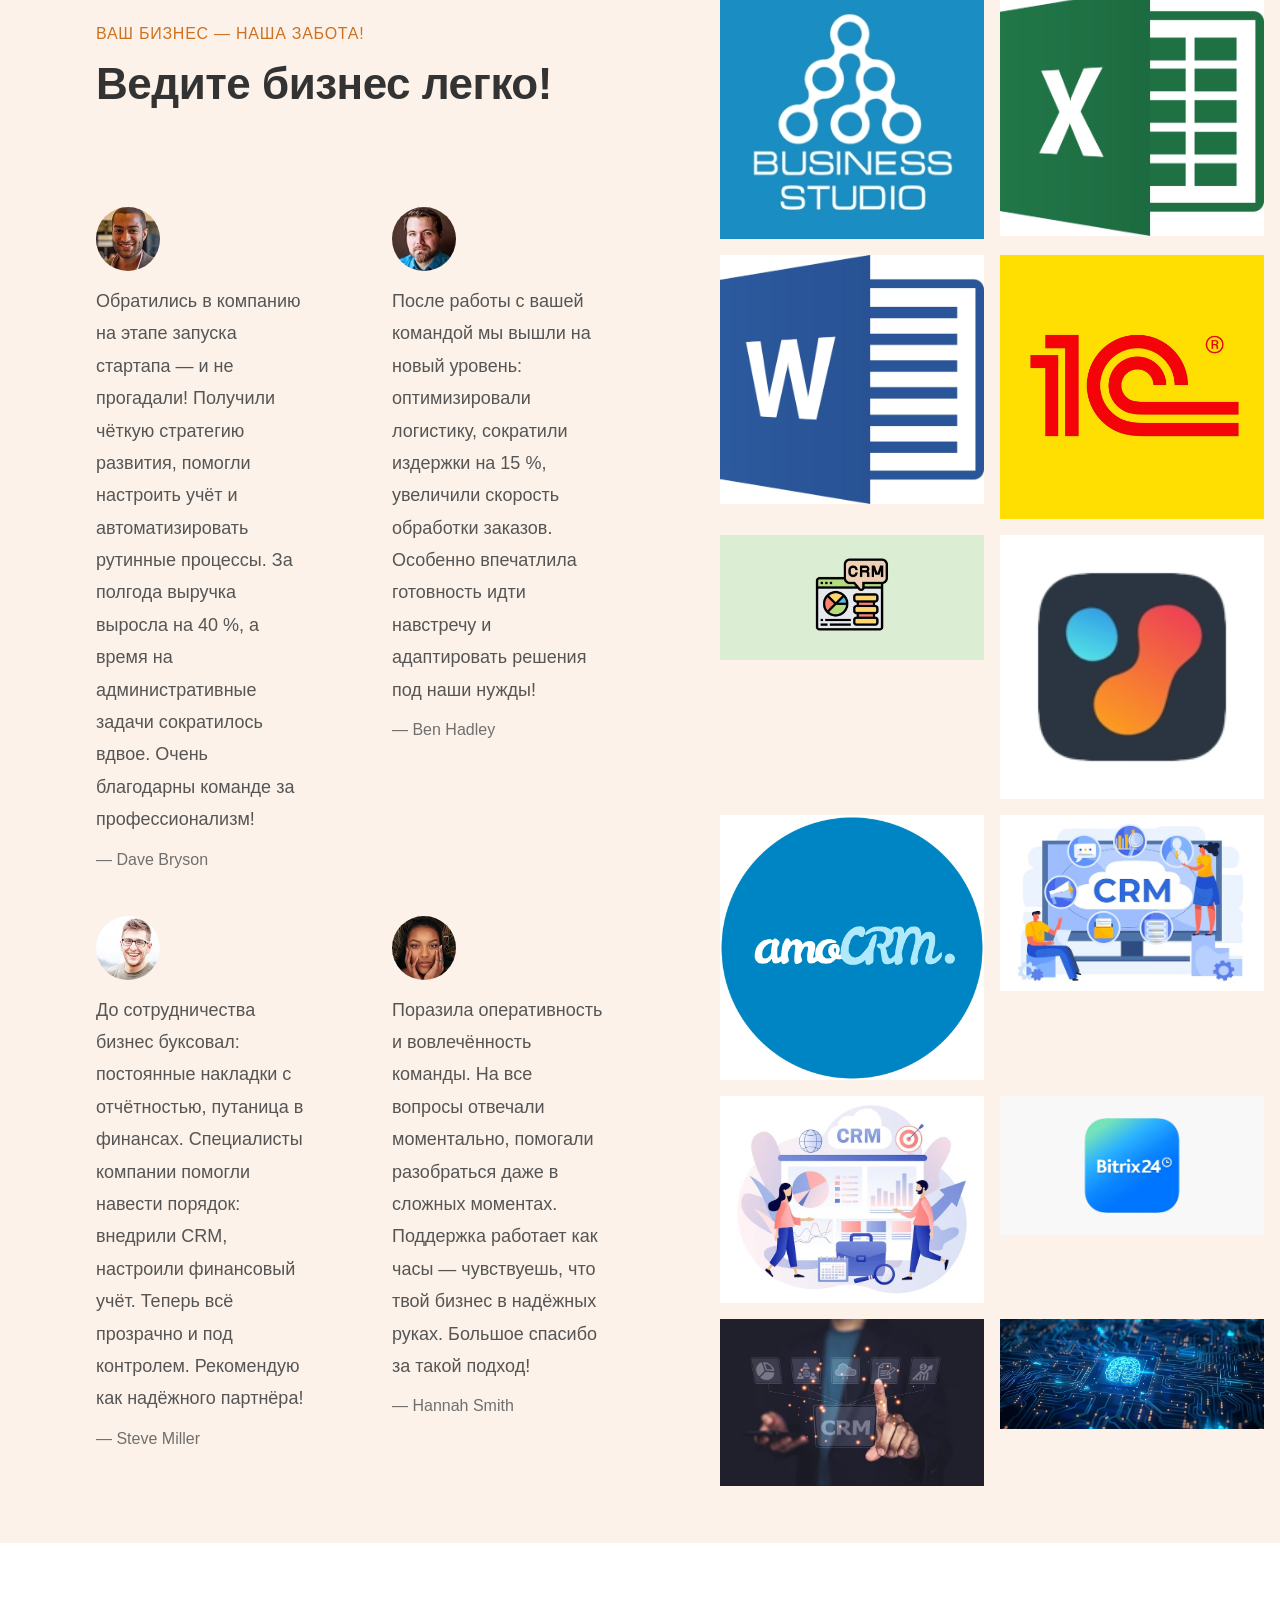
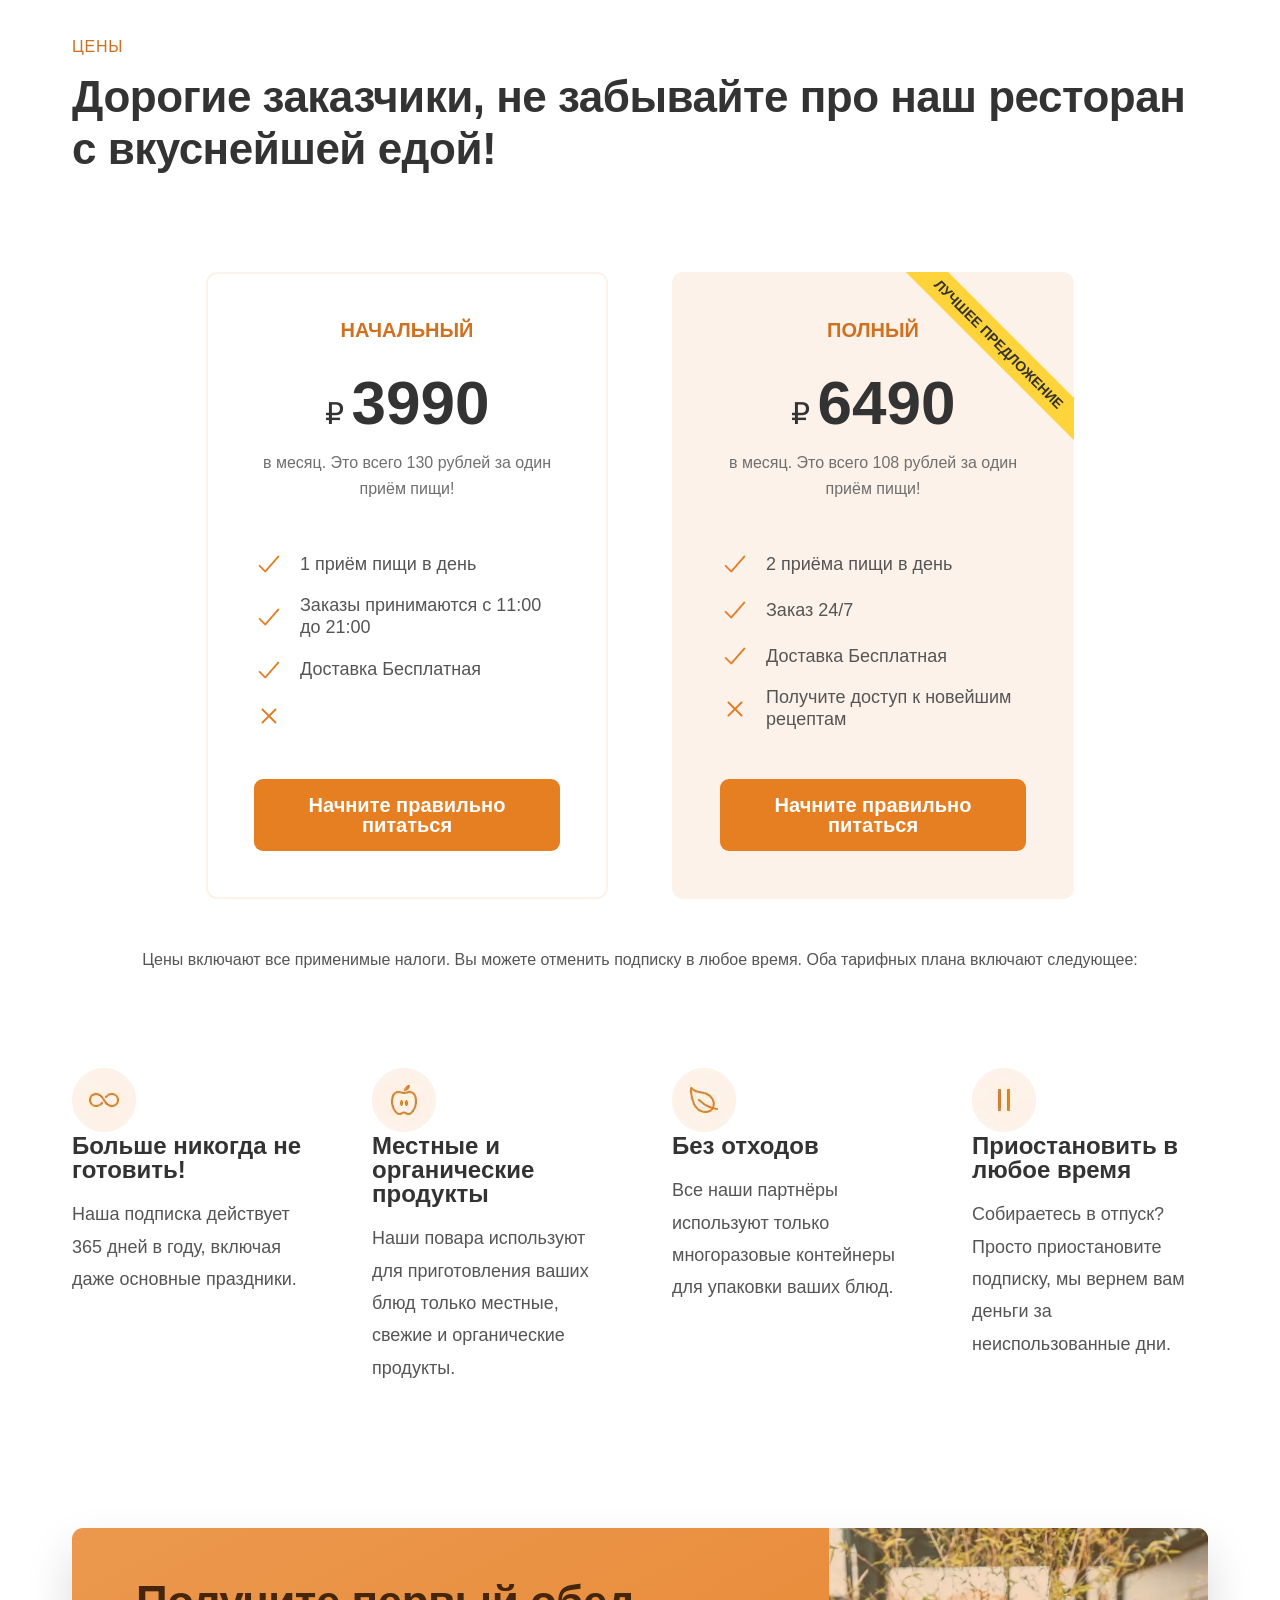
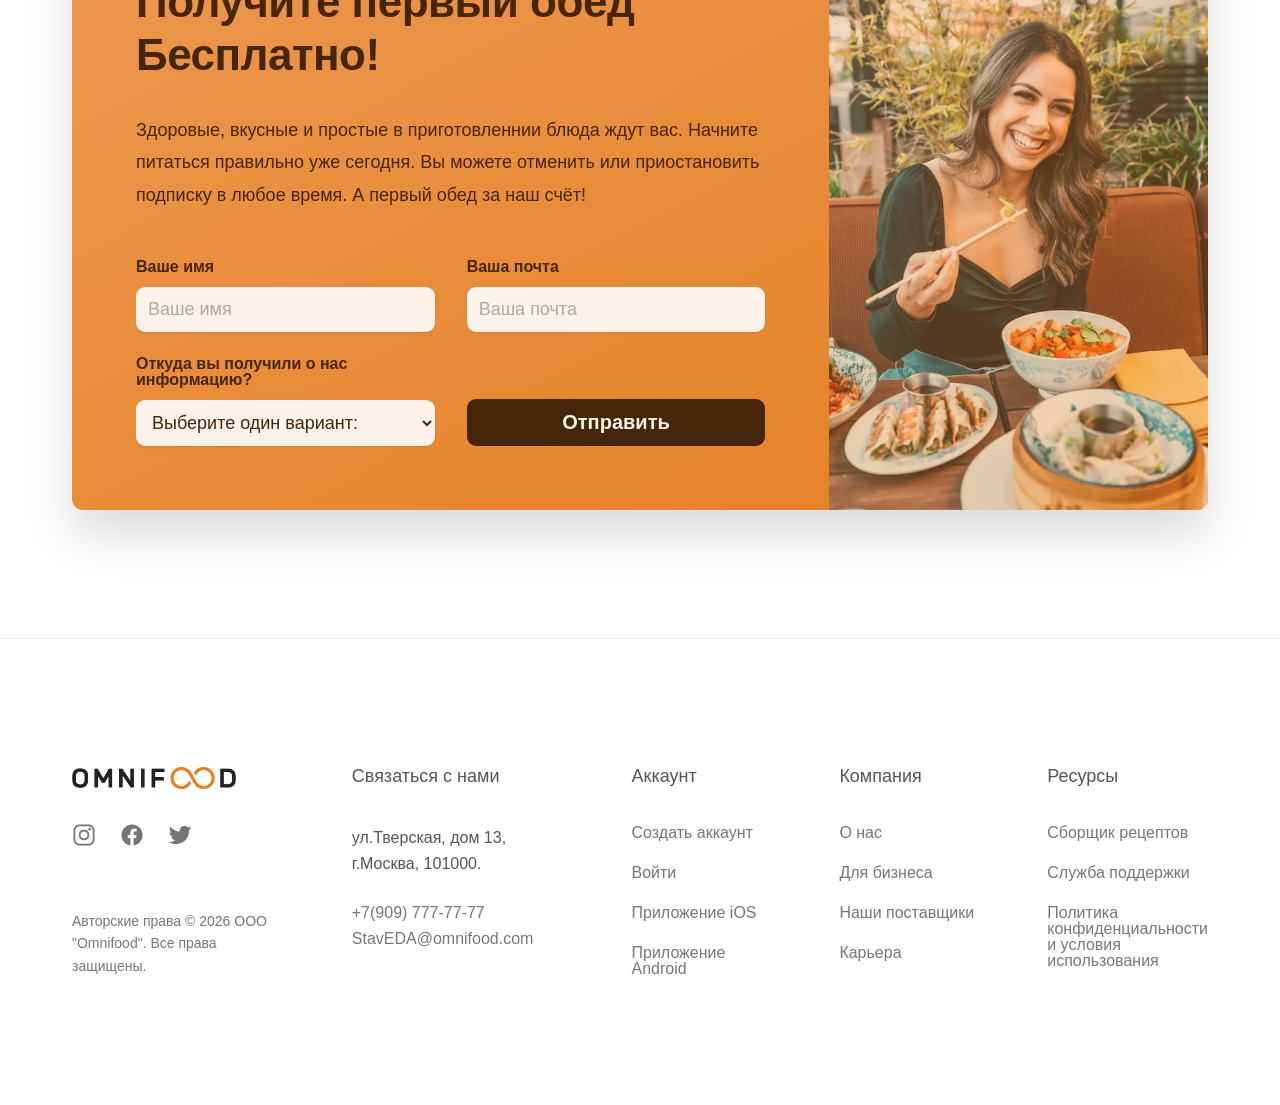
==== commit 3b19cba3: "Update index.html" ====
--- a/index.html
+++ b/index.html
@@ -206,9 +206,8 @@
               </div>
               <p class="meal-title">Конфигуратор базы компаний ExportBase</p>
               <ul class="meal-attributes">
-                <li class="meal-attribute">
-                  <ion-icon class="meal-icon" name="flame-outline"></ion-icon>
-                </li>
+                  <a href="https://export-base.ru/?etext=2202.kR_ToYKUp_Khu1SI24OY3ek9qyqH75hyYo5-Ffk7q-dW-bzAEcUM97CjbBvYKFhNWW9YGLtHO4kcOF7F5HyzB1EQ3OEoUNwlCLXKD4x7NIxppN6oE27SwR1bYD-K0SjAb3FkeGlxYnpoa3l5bm9rYQ.f25d46190cd8fcab22e9fd2ffc1742362ff729f1&yclid=15925168223814156287">Ссылка</a></span>
+              </li>
                 <li class="meal-attribute">
                   <ion-icon class="meal-icon" name="restaurant-outline"></ion-icon>
                   <span>ExportBase (рус. «ЭкспортБэйс») — сервис для подбора и выгрузки баз данных о компаниях и ИП на территории РФ, Казахстана и Беларуси. Данный сайт поможет вам осуществить подбор клиентов и составление ЭДО, для вашего бизнеса! Пример в виде базы данных 15 самых крупных предприятий России.</span>
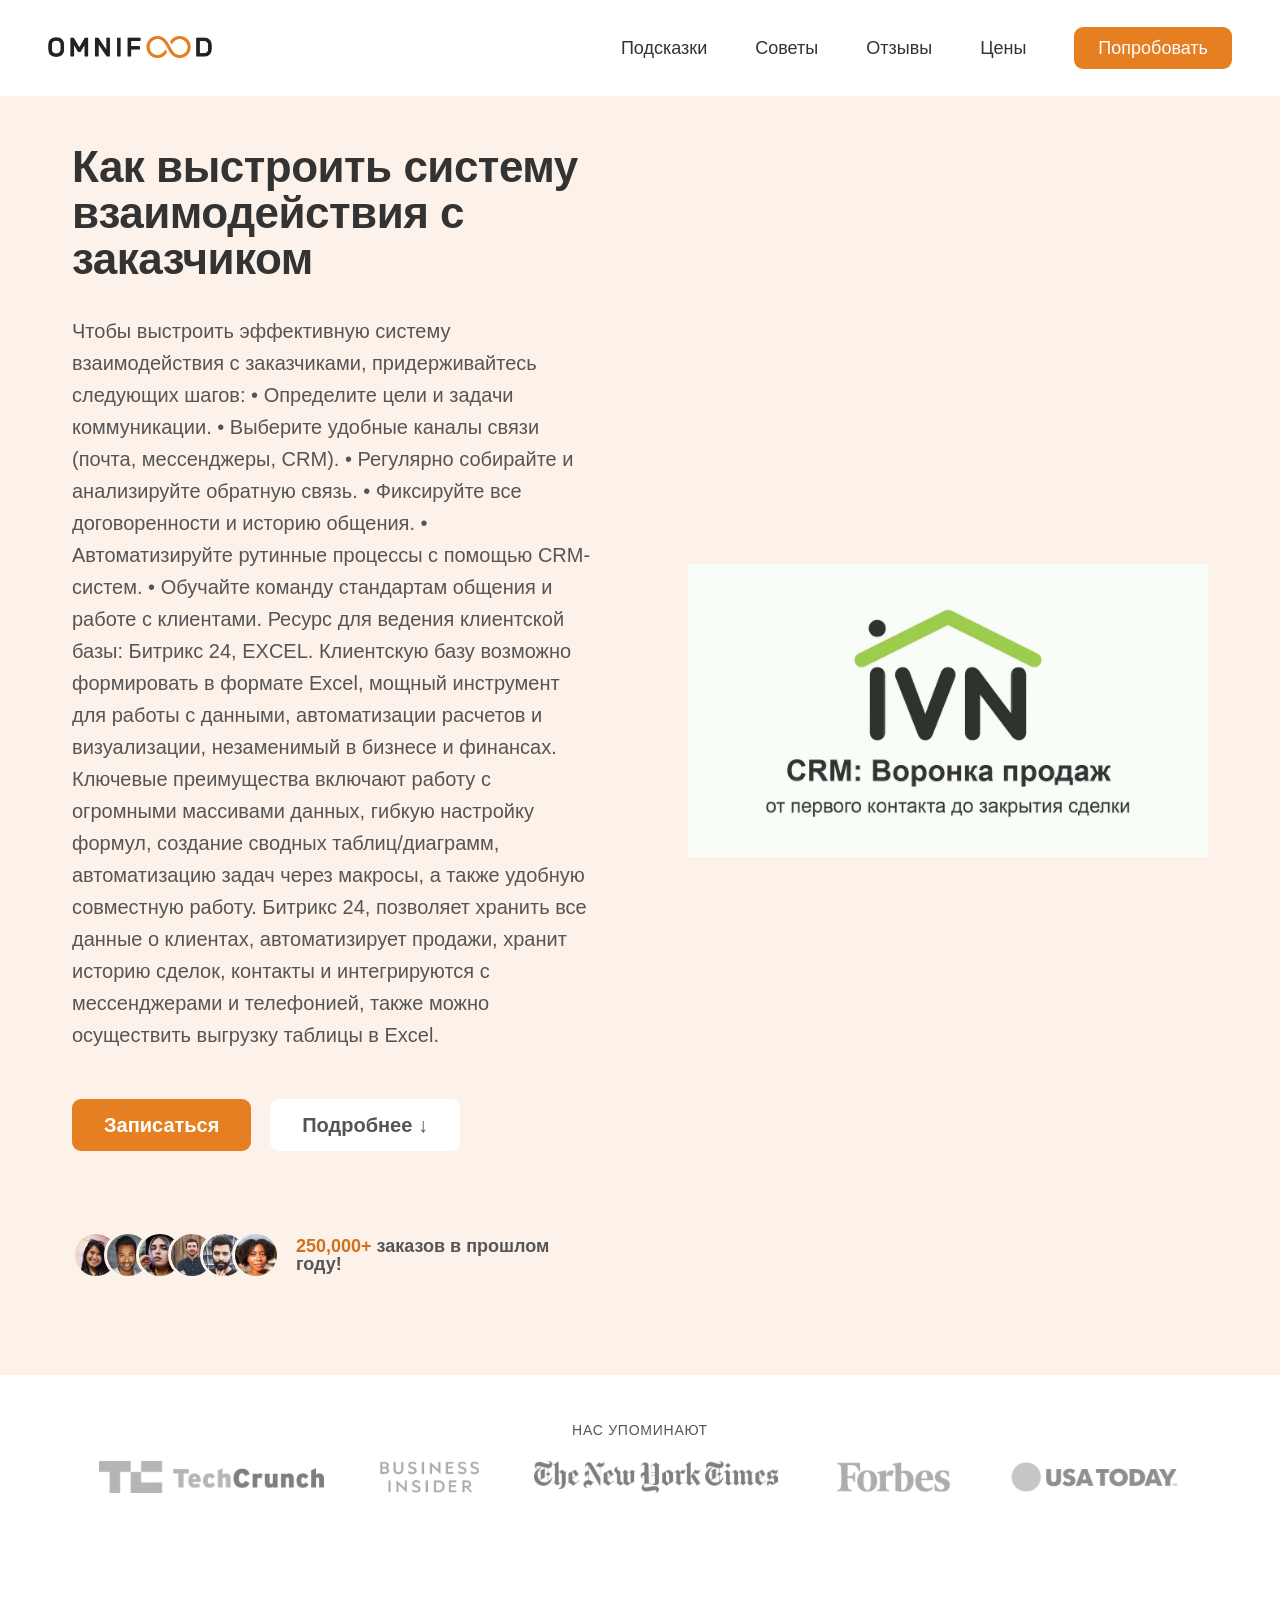
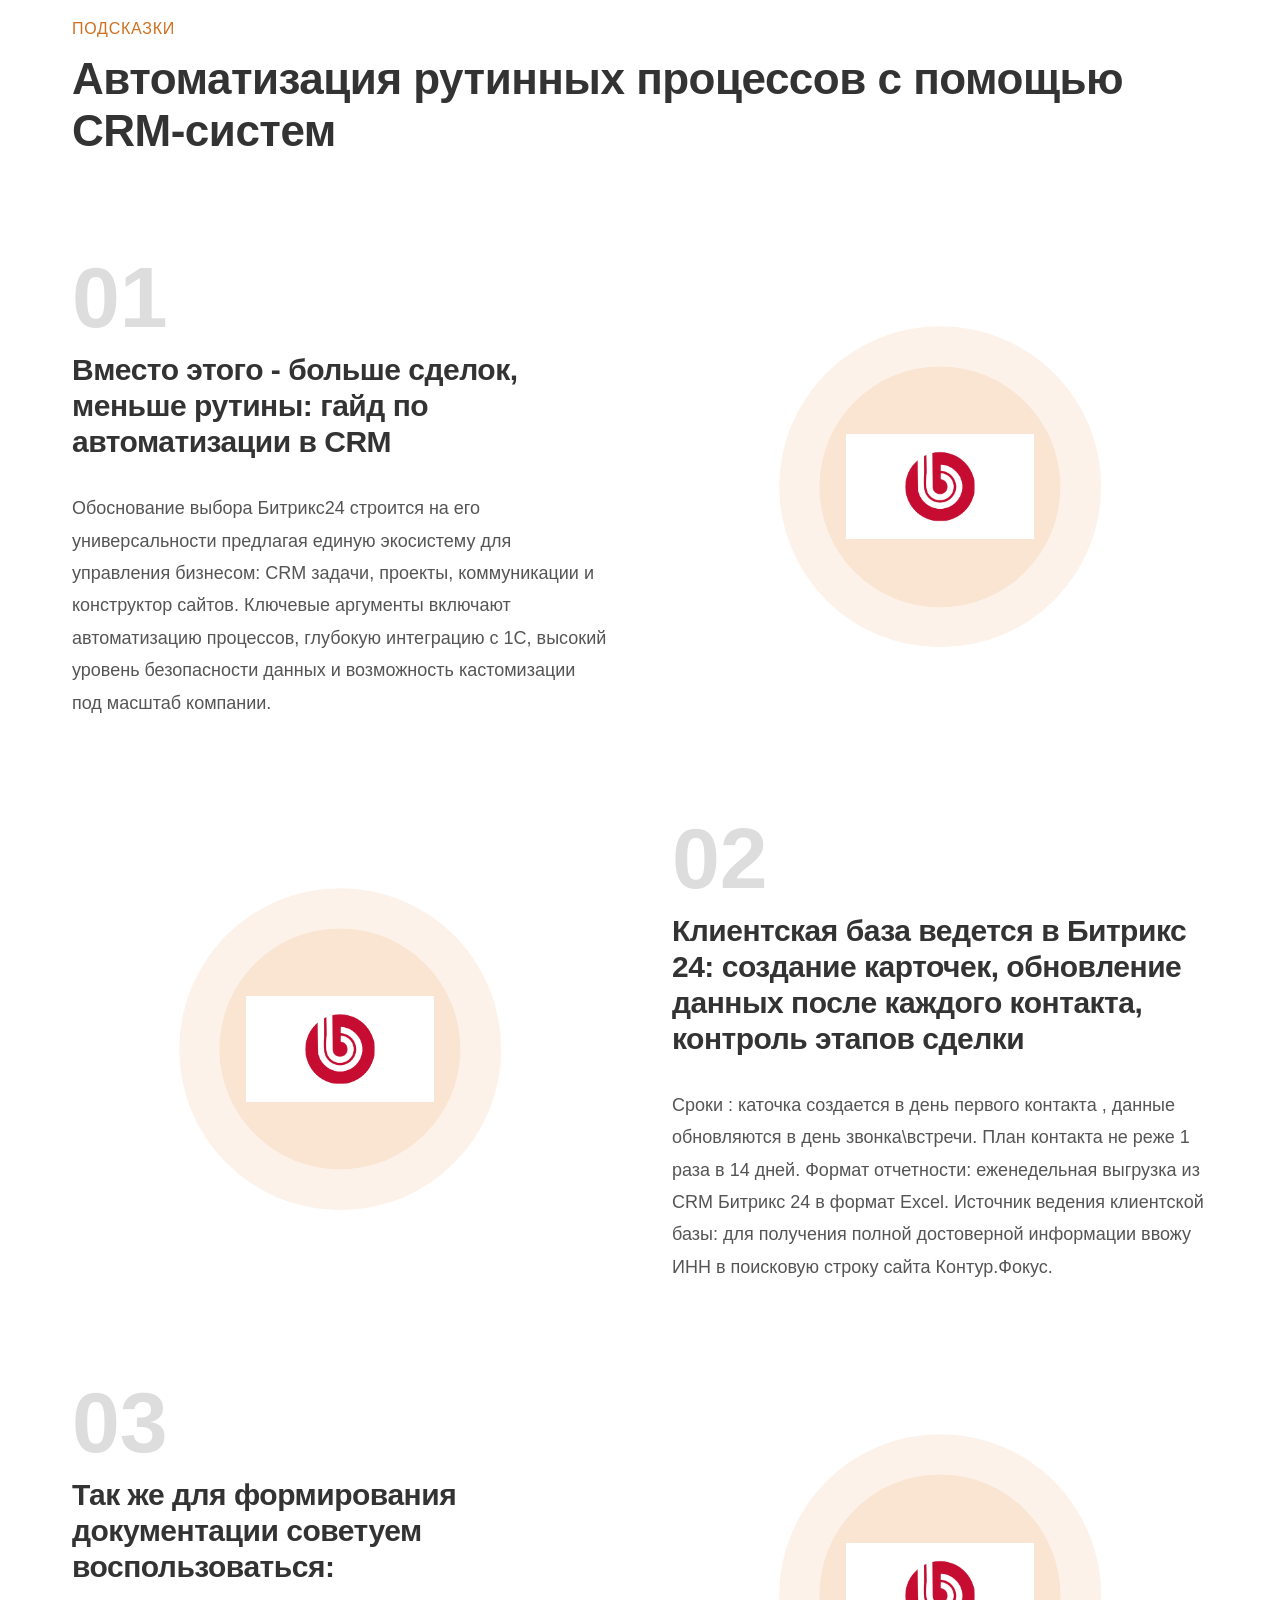
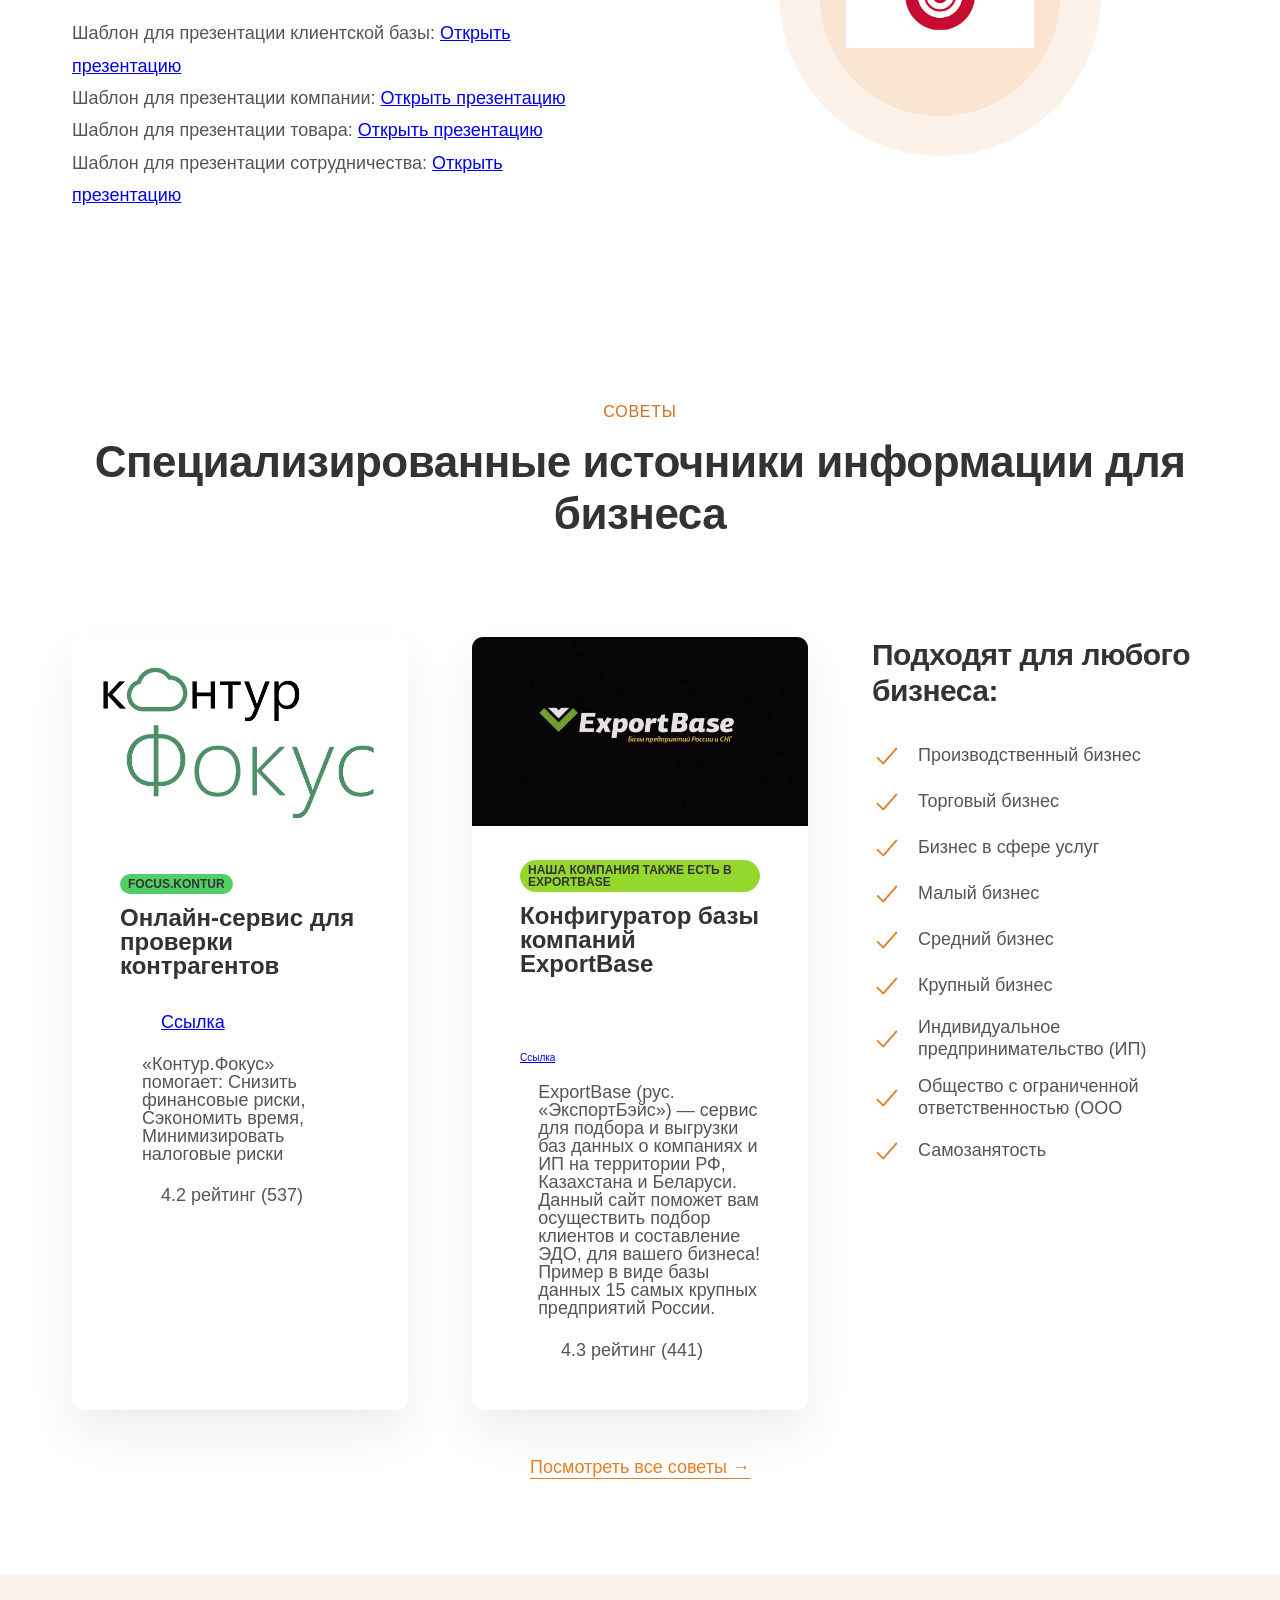
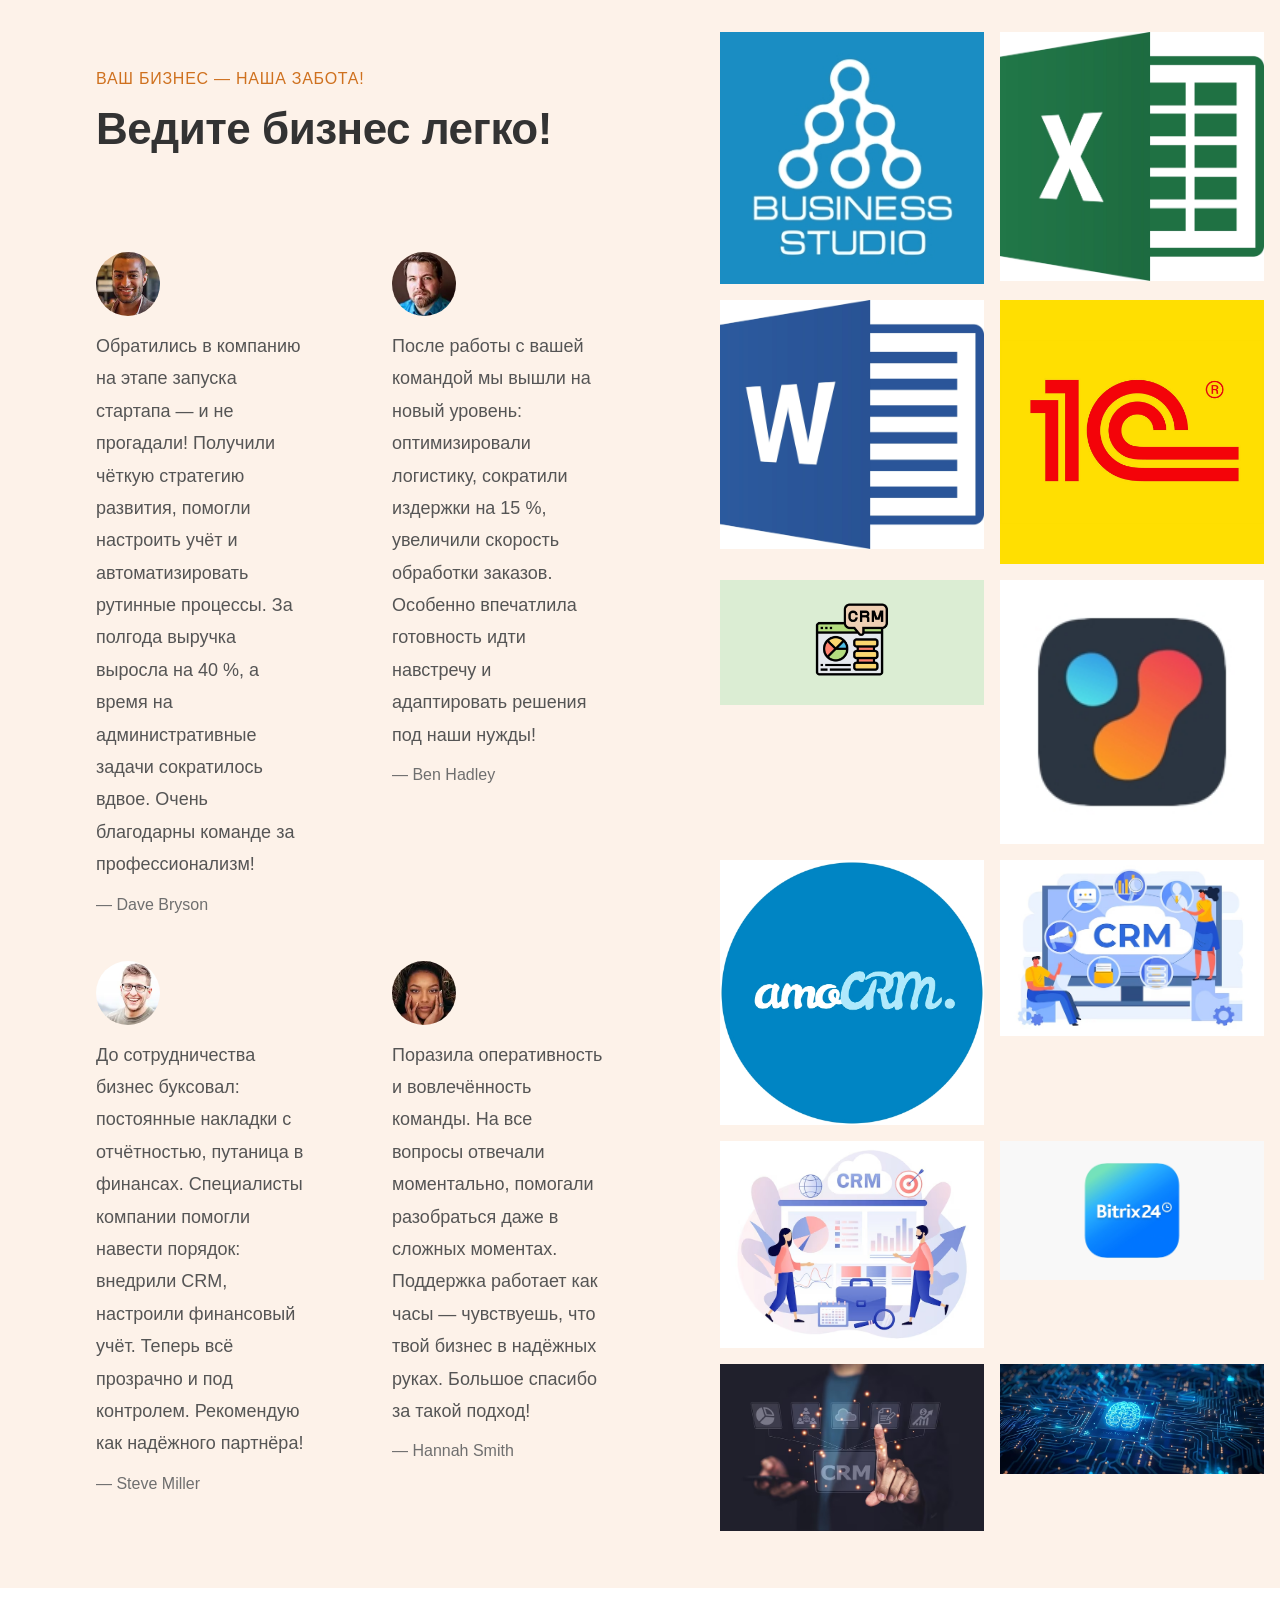
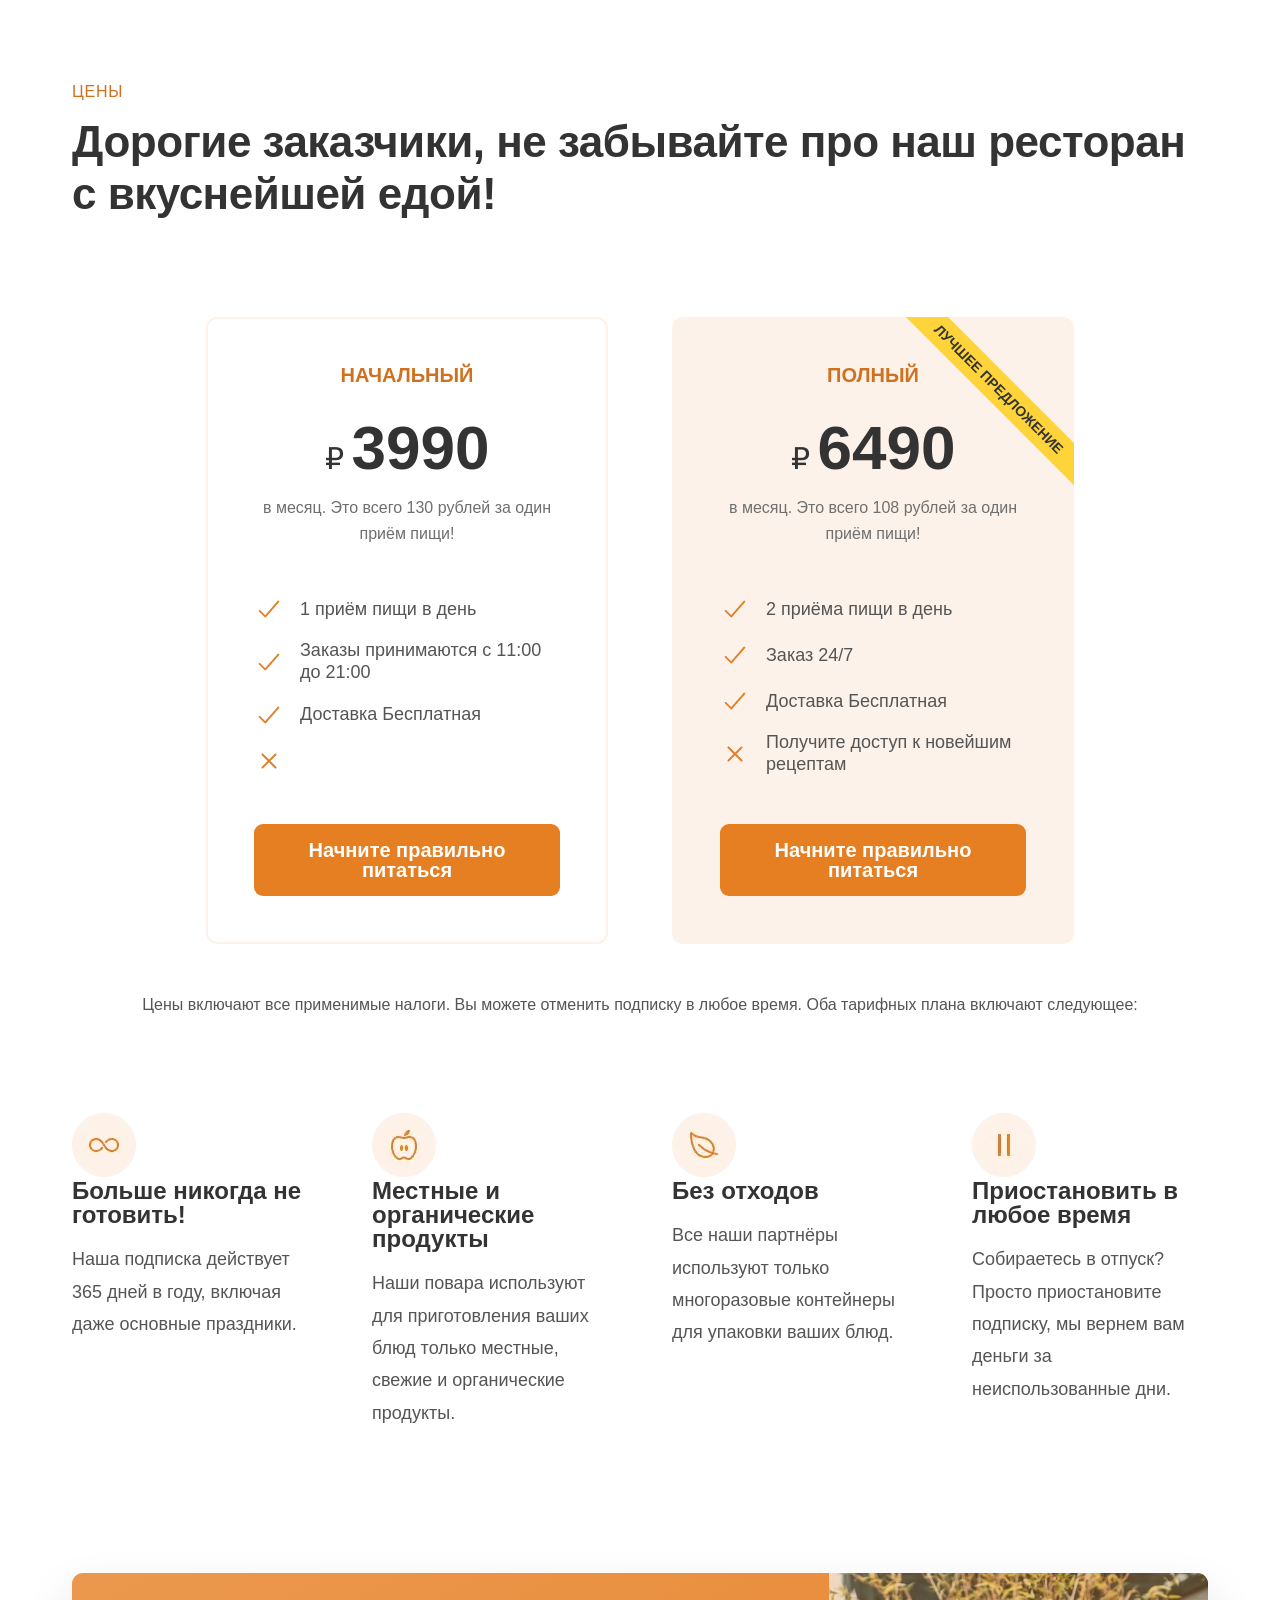
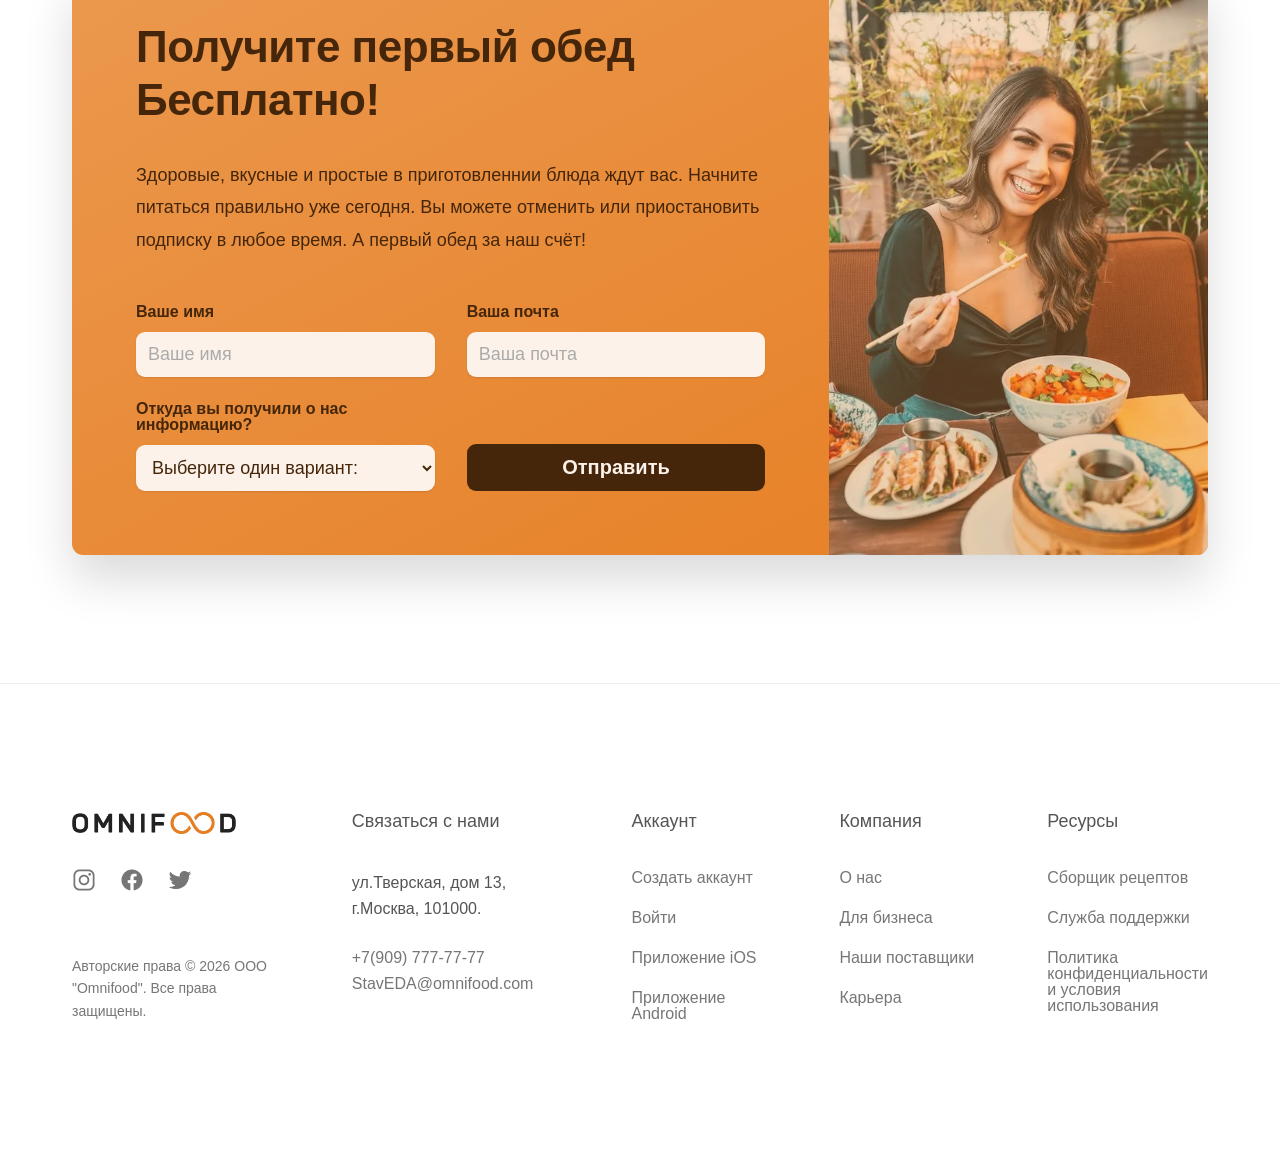
==== commit ab511f17: "Update index.html" ====
--- a/index.html
+++ b/index.html
@@ -206,6 +206,7 @@
               </div>
               <p class="meal-title">Конфигуратор базы компаний ExportBase</p>
               <ul class="meal-attributes">
+                <ion-icon class="meal-icon" name="flame-outline"></ion-icon>
                   <a href="https://export-base.ru/?etext=2202.kR_ToYKUp_Khu1SI24OY3ek9qyqH75hyYo5-Ffk7q-dW-bzAEcUM97CjbBvYKFhNWW9YGLtHO4kcOF7F5HyzB1EQ3OEoUNwlCLXKD4x7NIxppN6oE27SwR1bYD-K0SjAb3FkeGlxYnpoa3l5bm9rYQ.f25d46190cd8fcab22e9fd2ffc1742362ff729f1&yclid=15925168223814156287">Ссылка</a></span>
               </li>
                 <li class="meal-attribute">
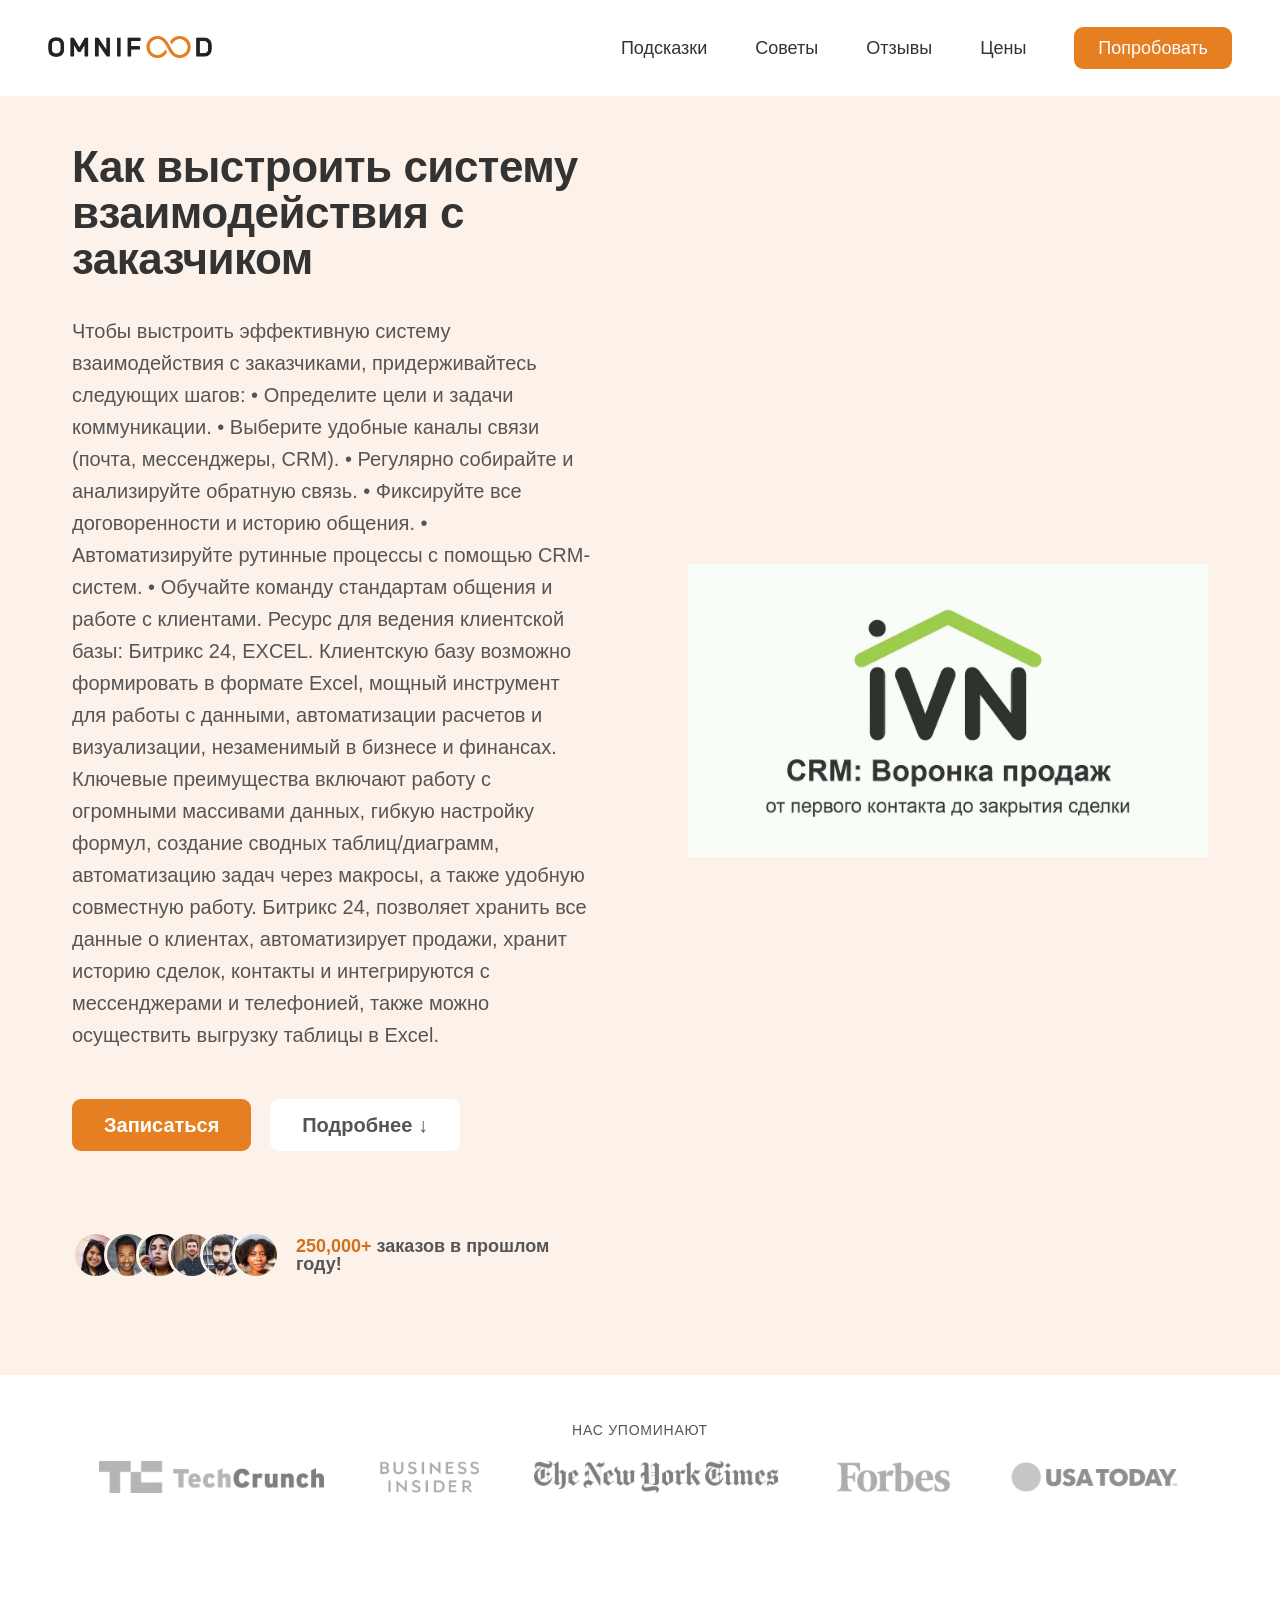
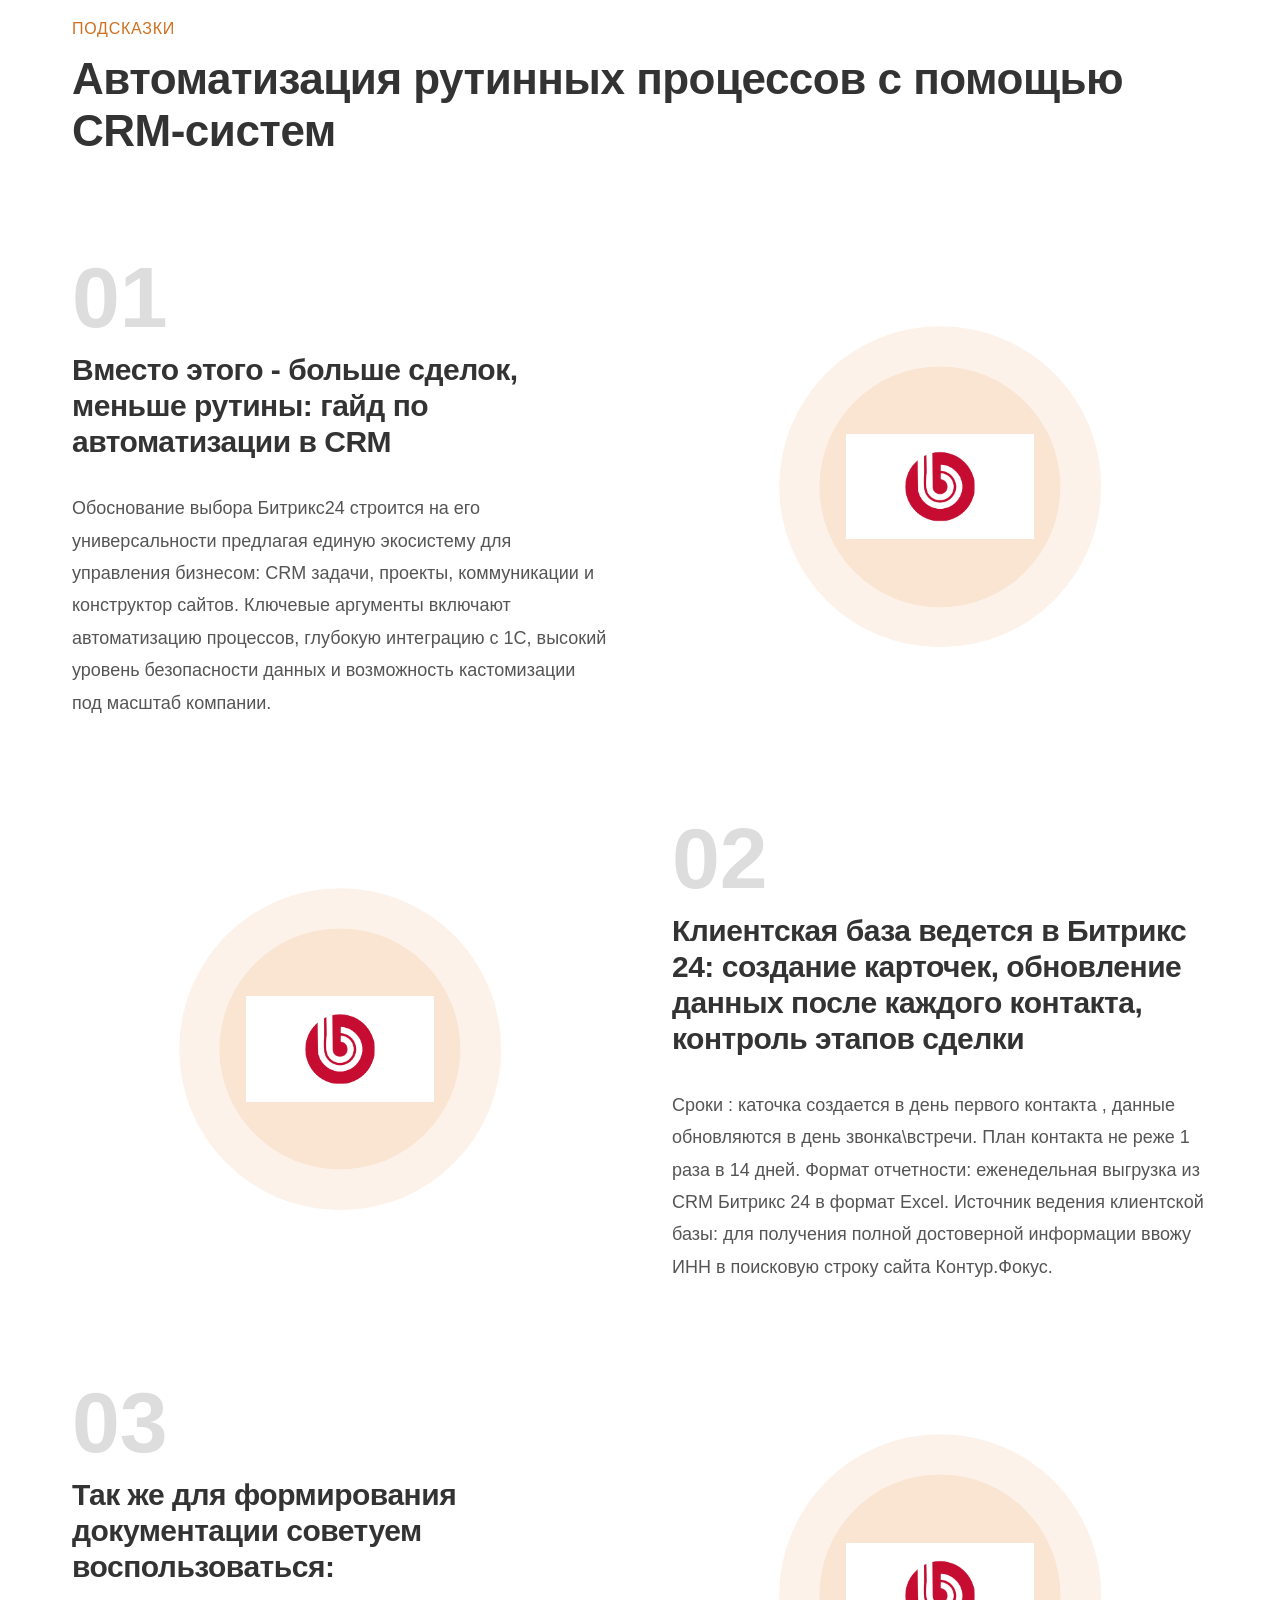
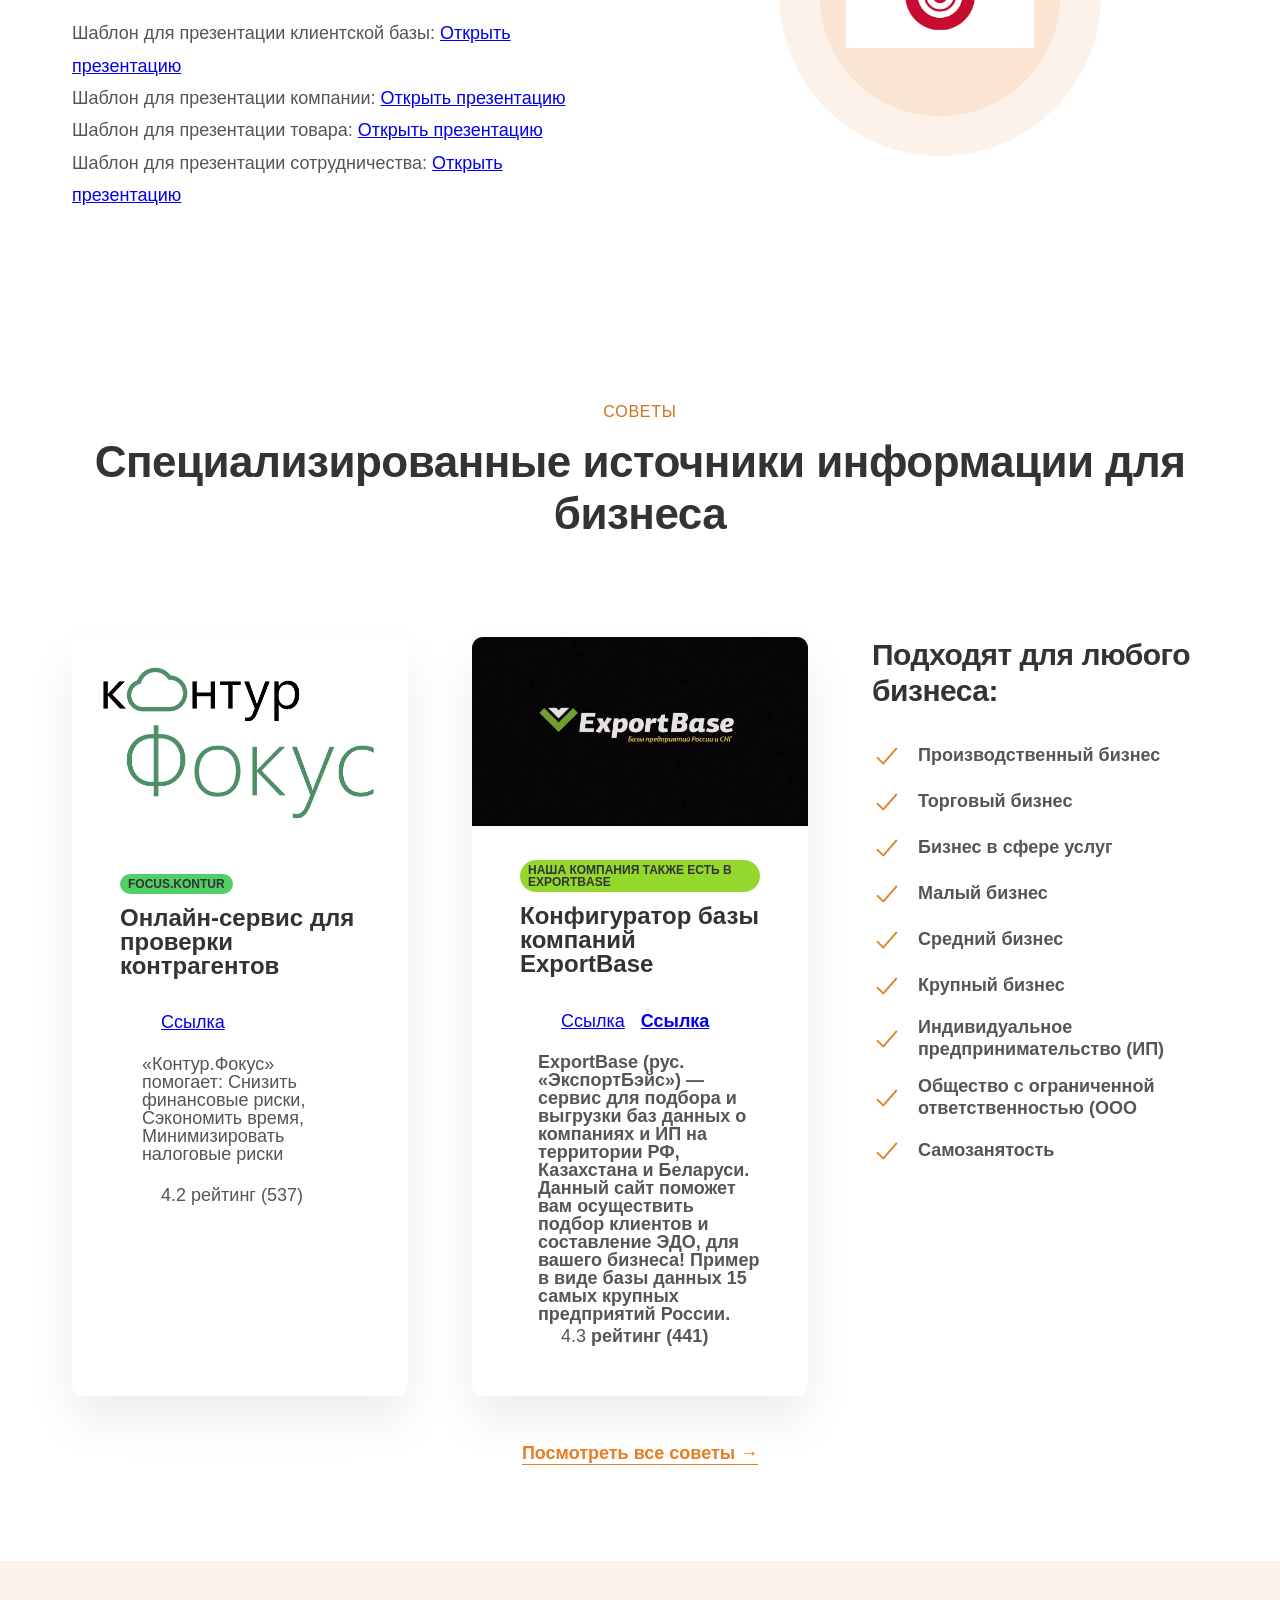
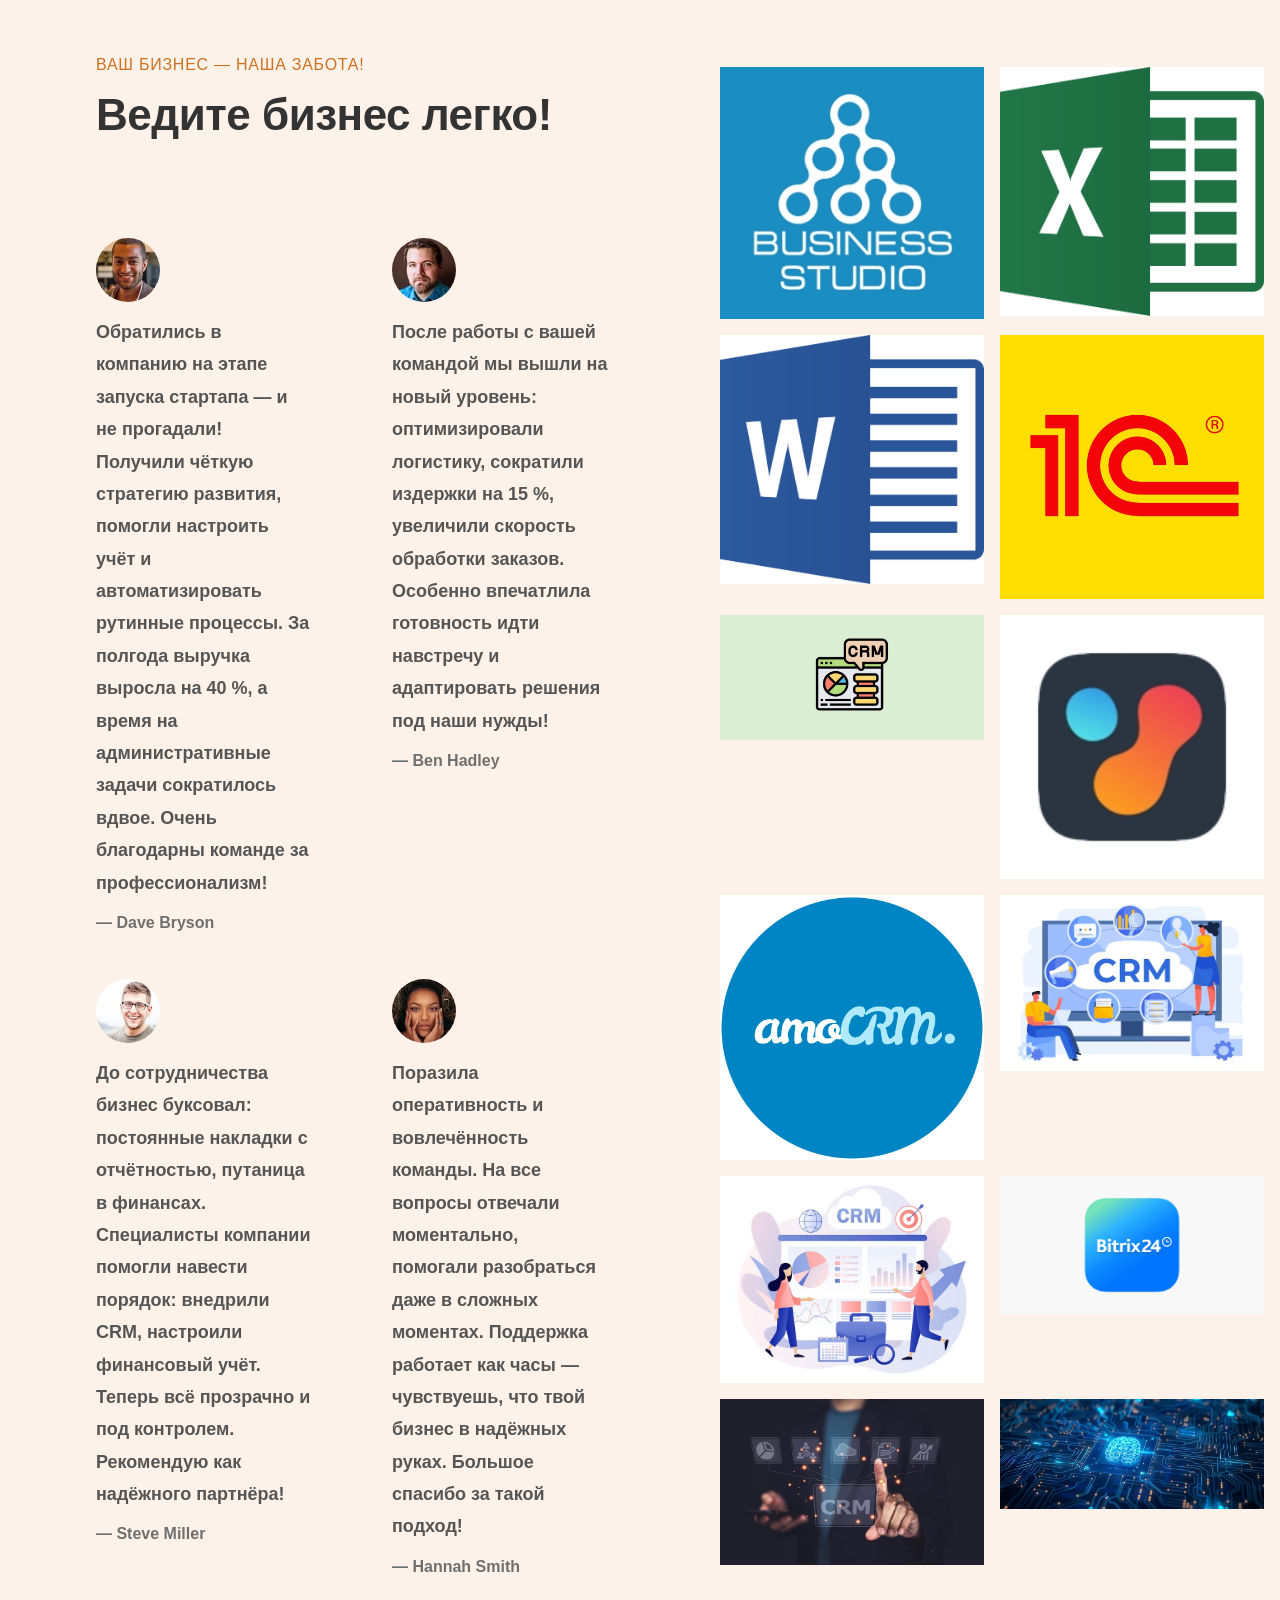
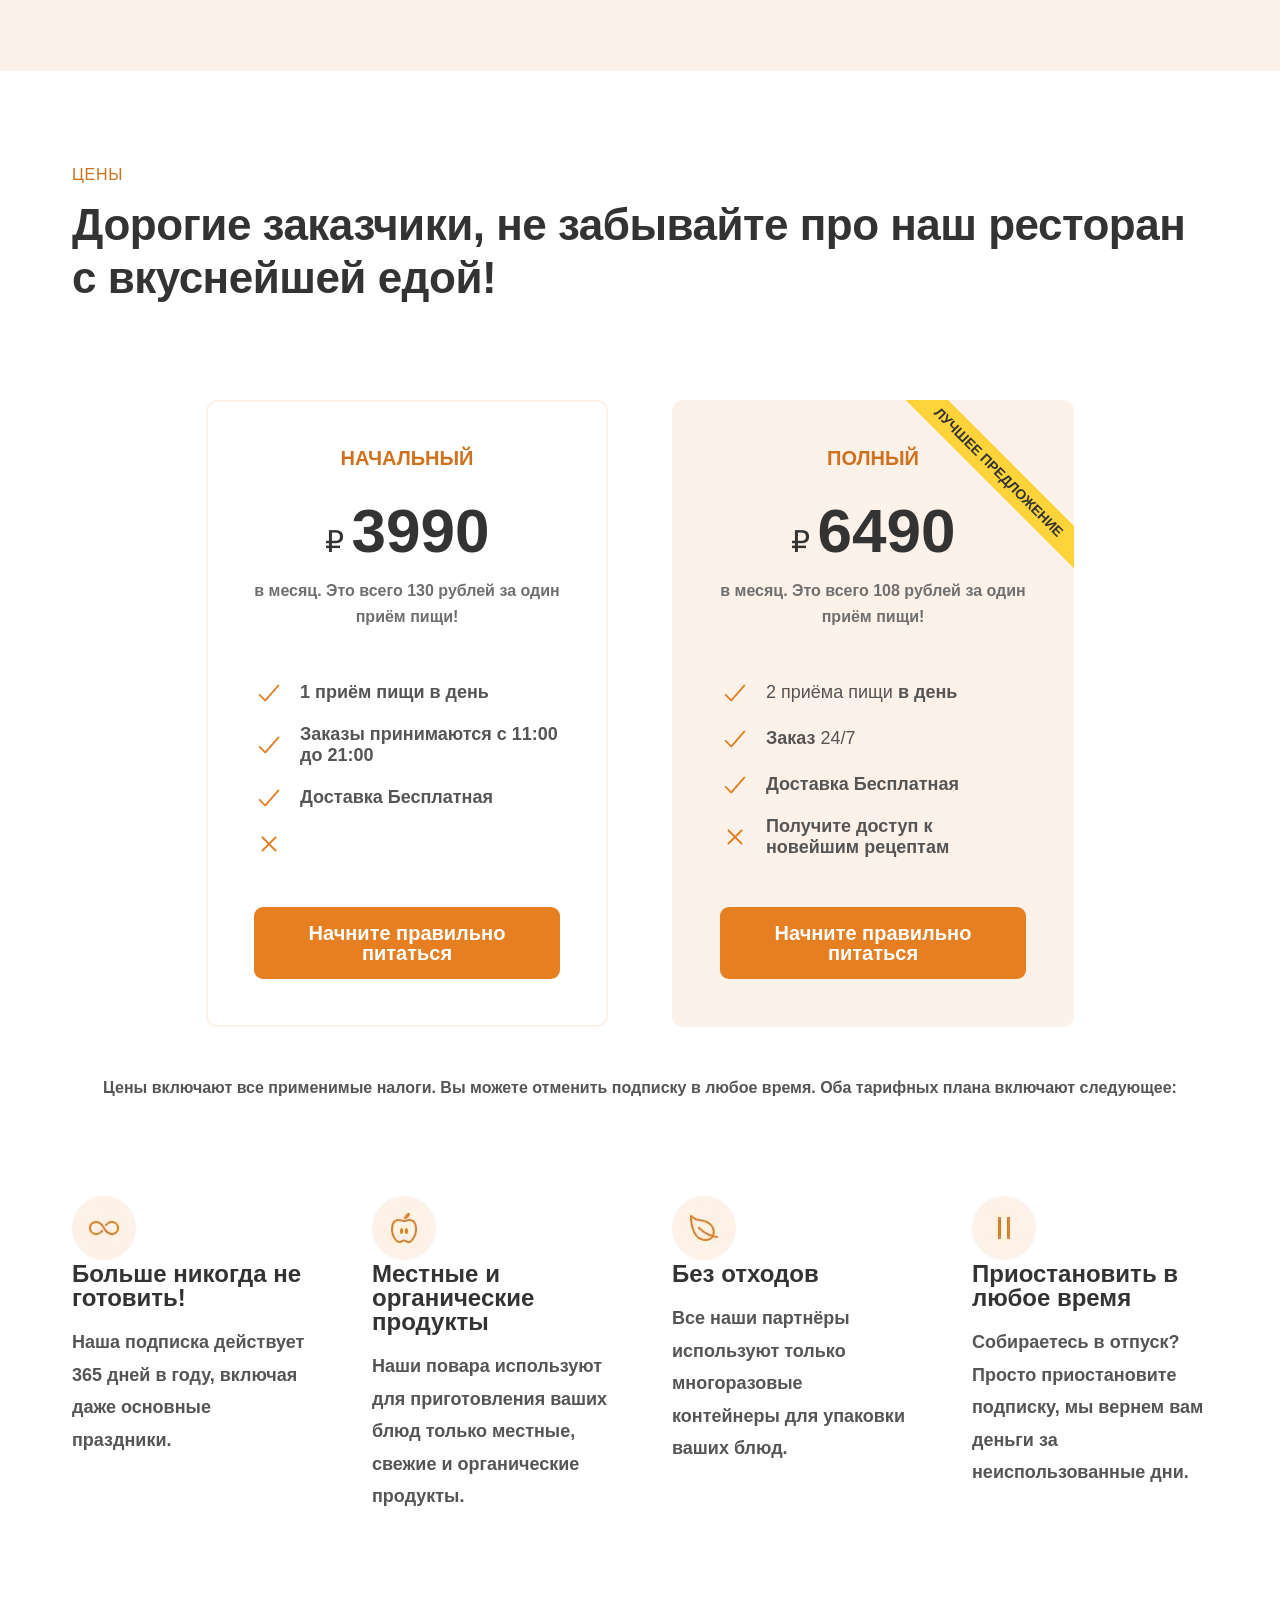
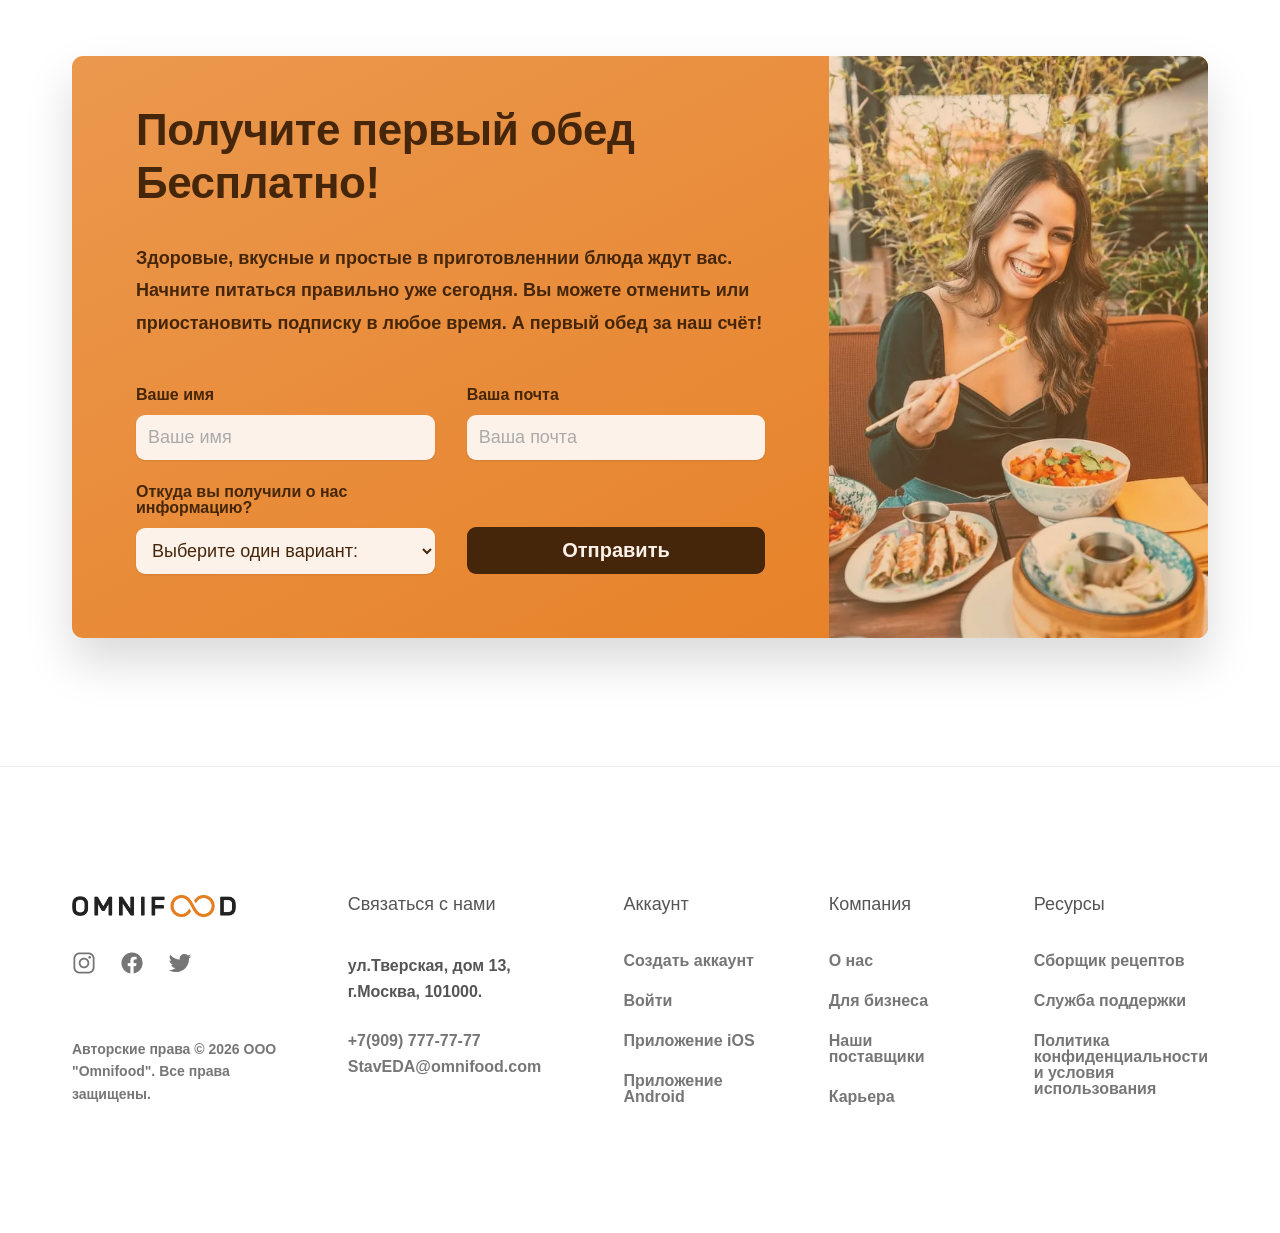
==== commit 78ad24df: "Update index.html" ====
--- a/index.html
+++ b/index.html
@@ -206,8 +206,11 @@
               </div>
               <p class="meal-title">Конфигуратор базы компаний ExportBase</p>
               <ul class="meal-attributes">
-                <ion-icon class="meal-icon" name="flame-outline"></ion-icon>
-                  <a href="https://export-base.ru/?etext=2202.kR_ToYKUp_Khu1SI24OY3ek9qyqH75hyYo5-Ffk7q-dW-bzAEcUM97CjbBvYKFhNWW9YGLtHO4kcOF7F5HyzB1EQ3OEoUNwlCLXKD4x7NIxppN6oE27SwR1bYD-K0SjAb3FkeGlxYnpoa3l5bm9rYQ.f25d46190cd8fcab22e9fd2ffc1742362ff729f1&yclid=15925168223814156287">Ссылка</a></span>
+                <li class="meal-attribute">
+                  <ion-icon class="meal-icon" name="flame-outline"></ion-icon>
+              <a href="https://export-base.ru/?etext=2202.kR_ToYKUp_Khu1SI24OY3ek9qyqH75hyYo5-Ffk7q-dW-bzAEcUM97CjbBvYKFhNWW9YGLtHO4kcOF7F5HyzB1EQ3OEoUNwlCLXKD4x7NIxppN6oE27SwR1bYD-K0SjAb3FkeGlxYnpoa3l5bm9rYQ.f25d46190cd8fcab22e9fd2ffc1742362ff729f1&yclid=15925168223814156287">Ссылка</a></span>
+               <b>
+                <a href="a.xlsx" target="_blank">Ссылка</a>
               </li>
                 <li class="meal-attribute">
                   <ion-icon class="meal-icon" name="restaurant-outline"></ion-icon>
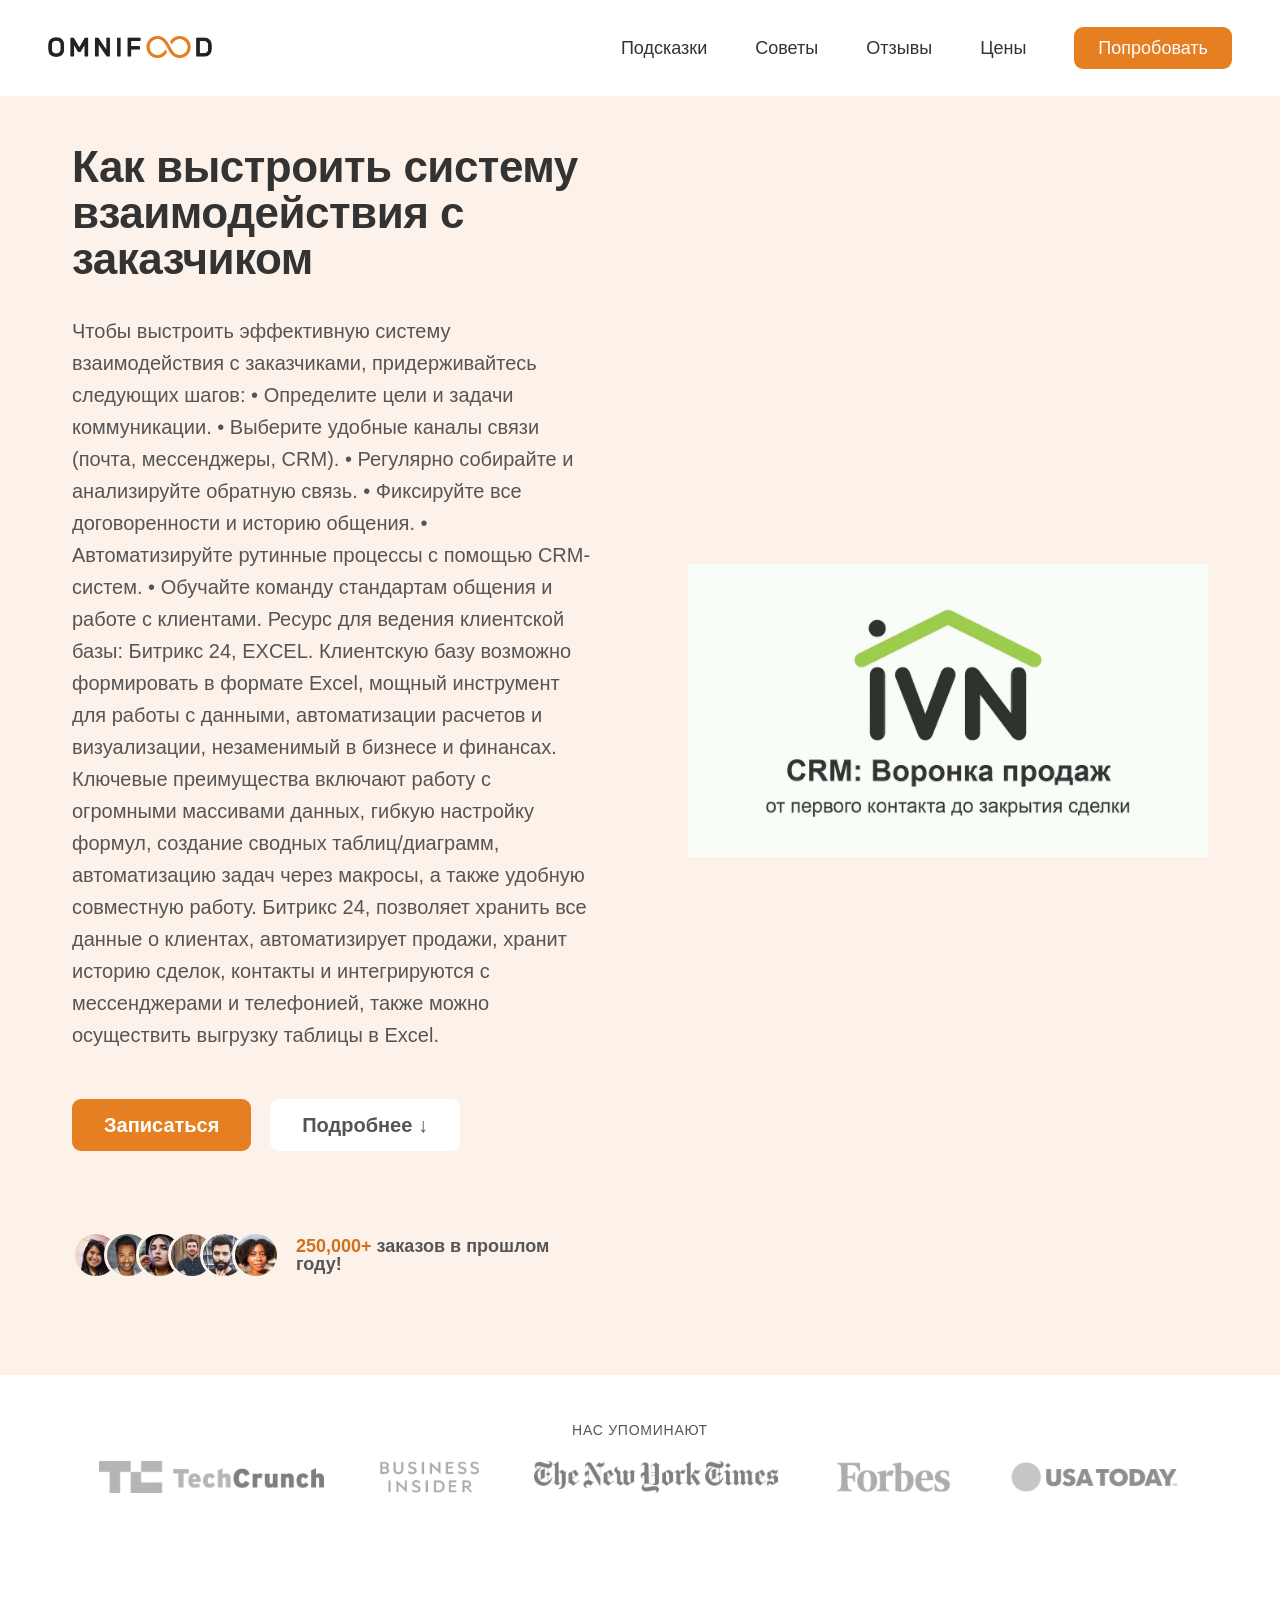
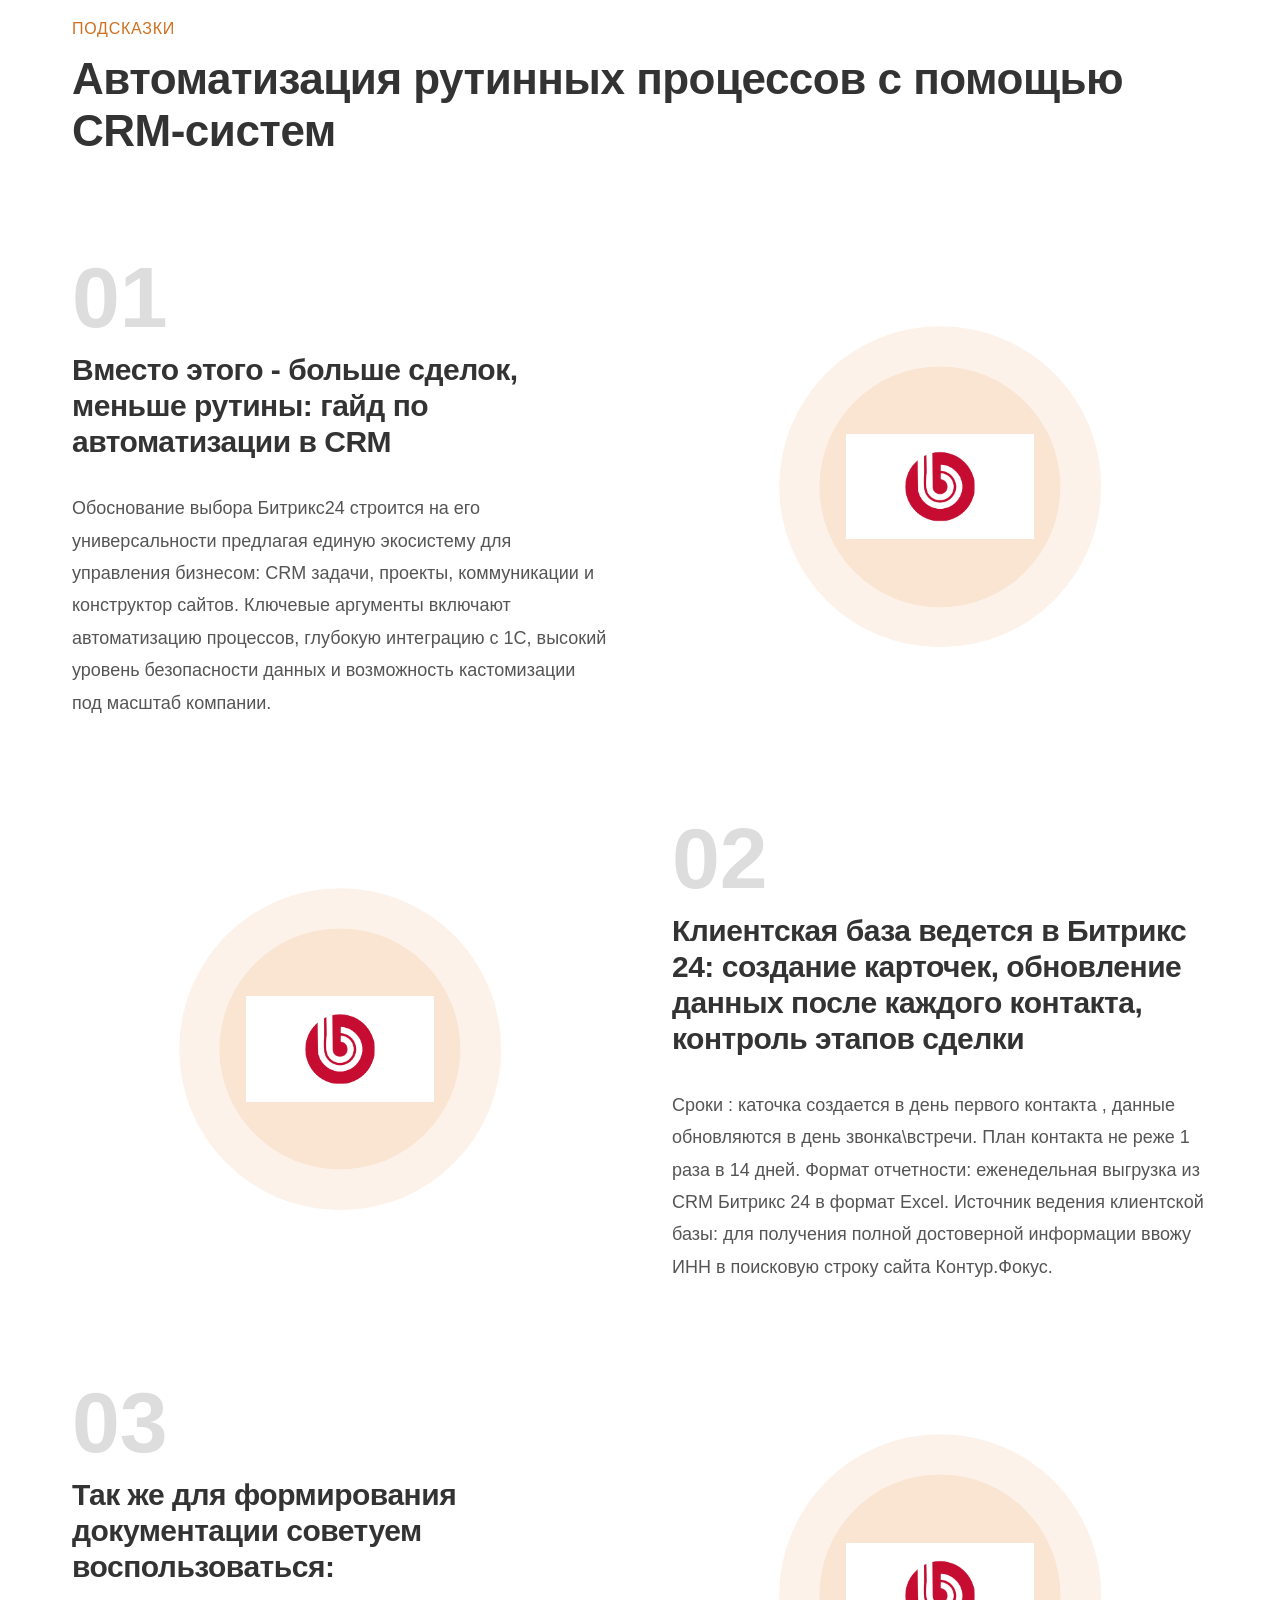
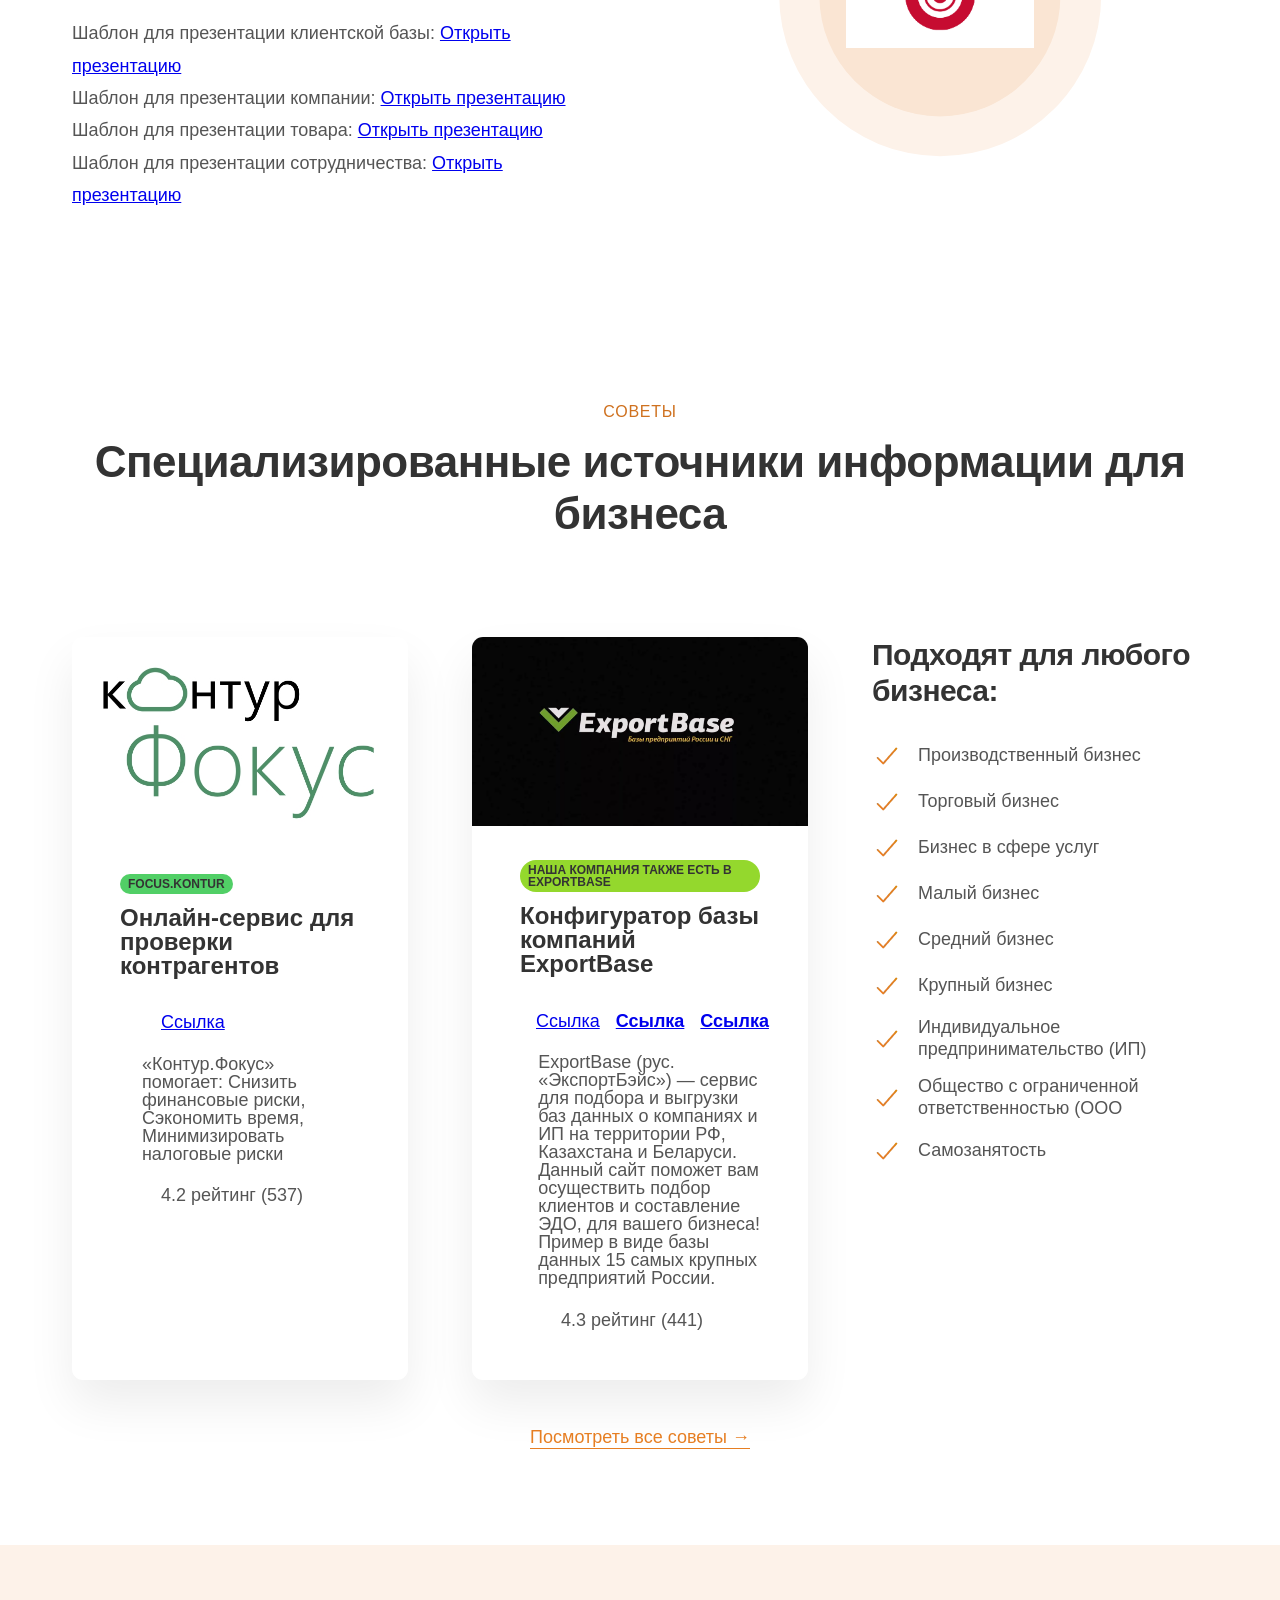
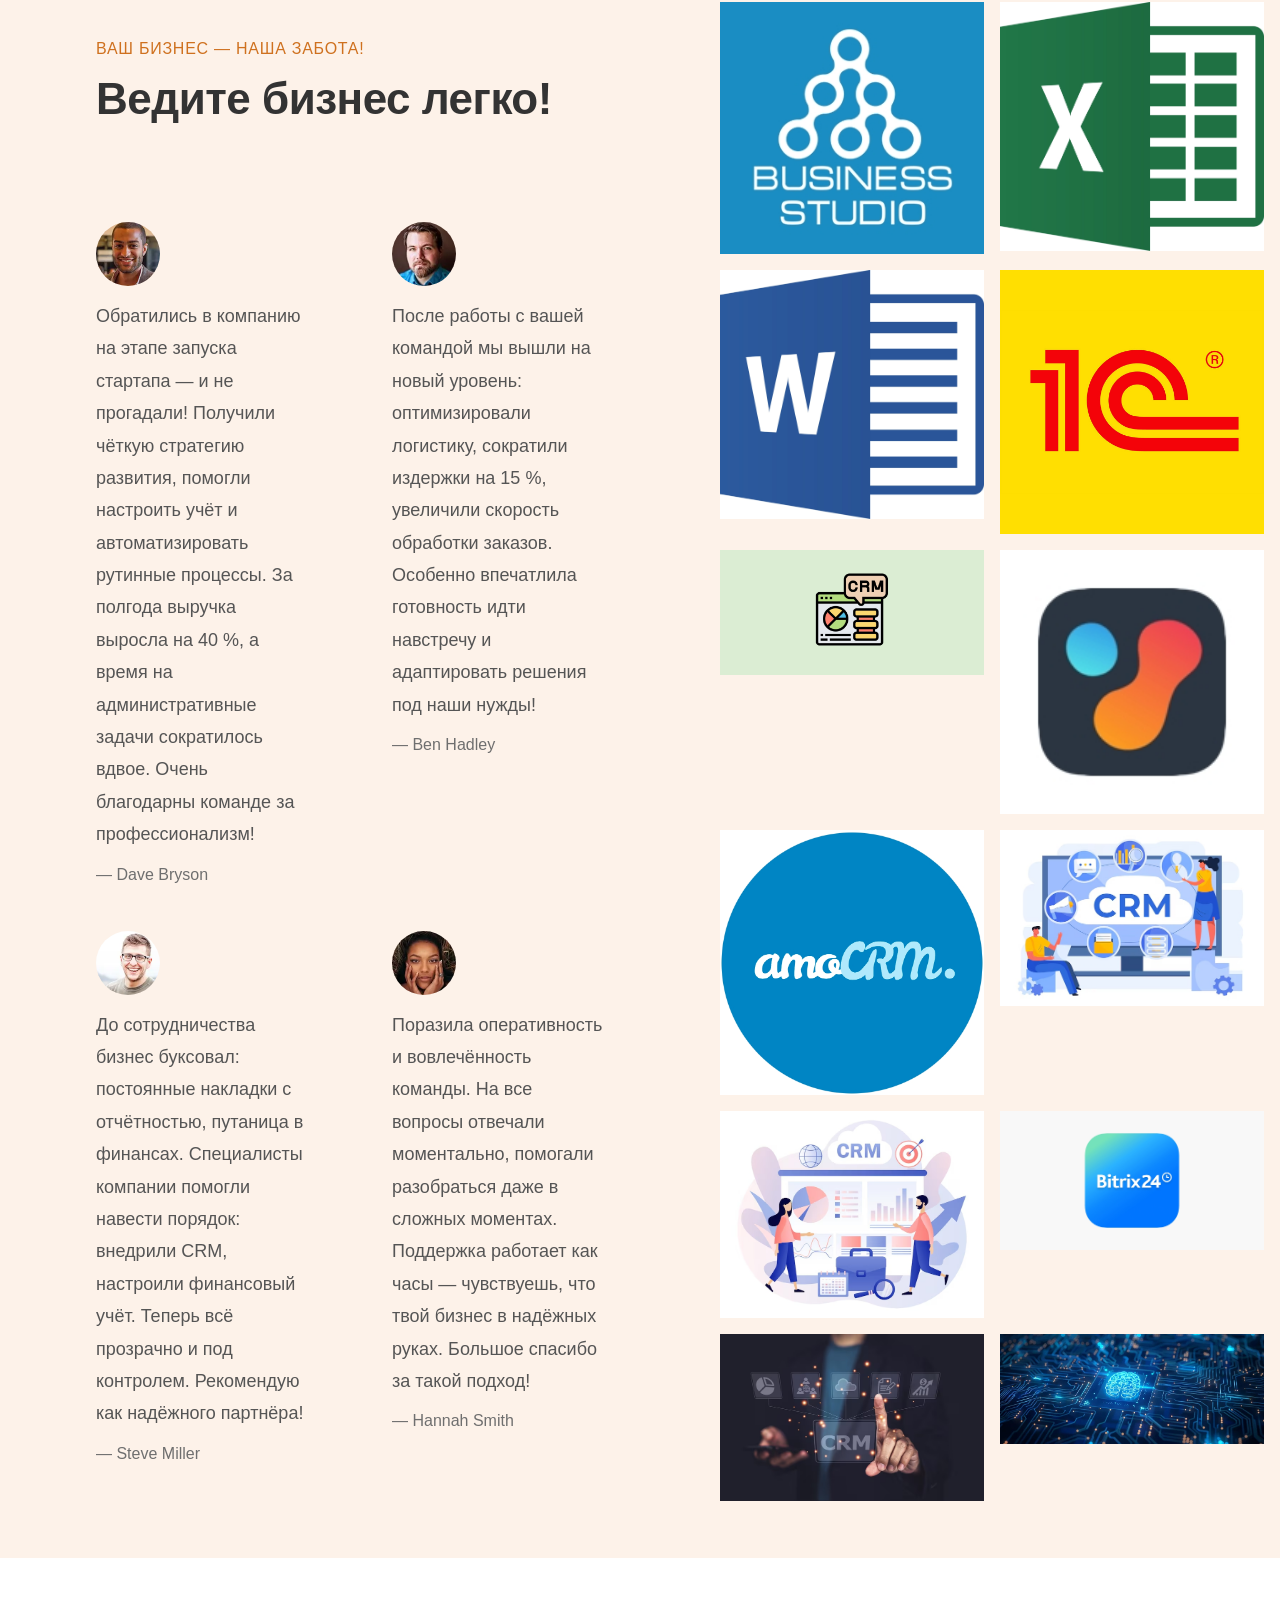
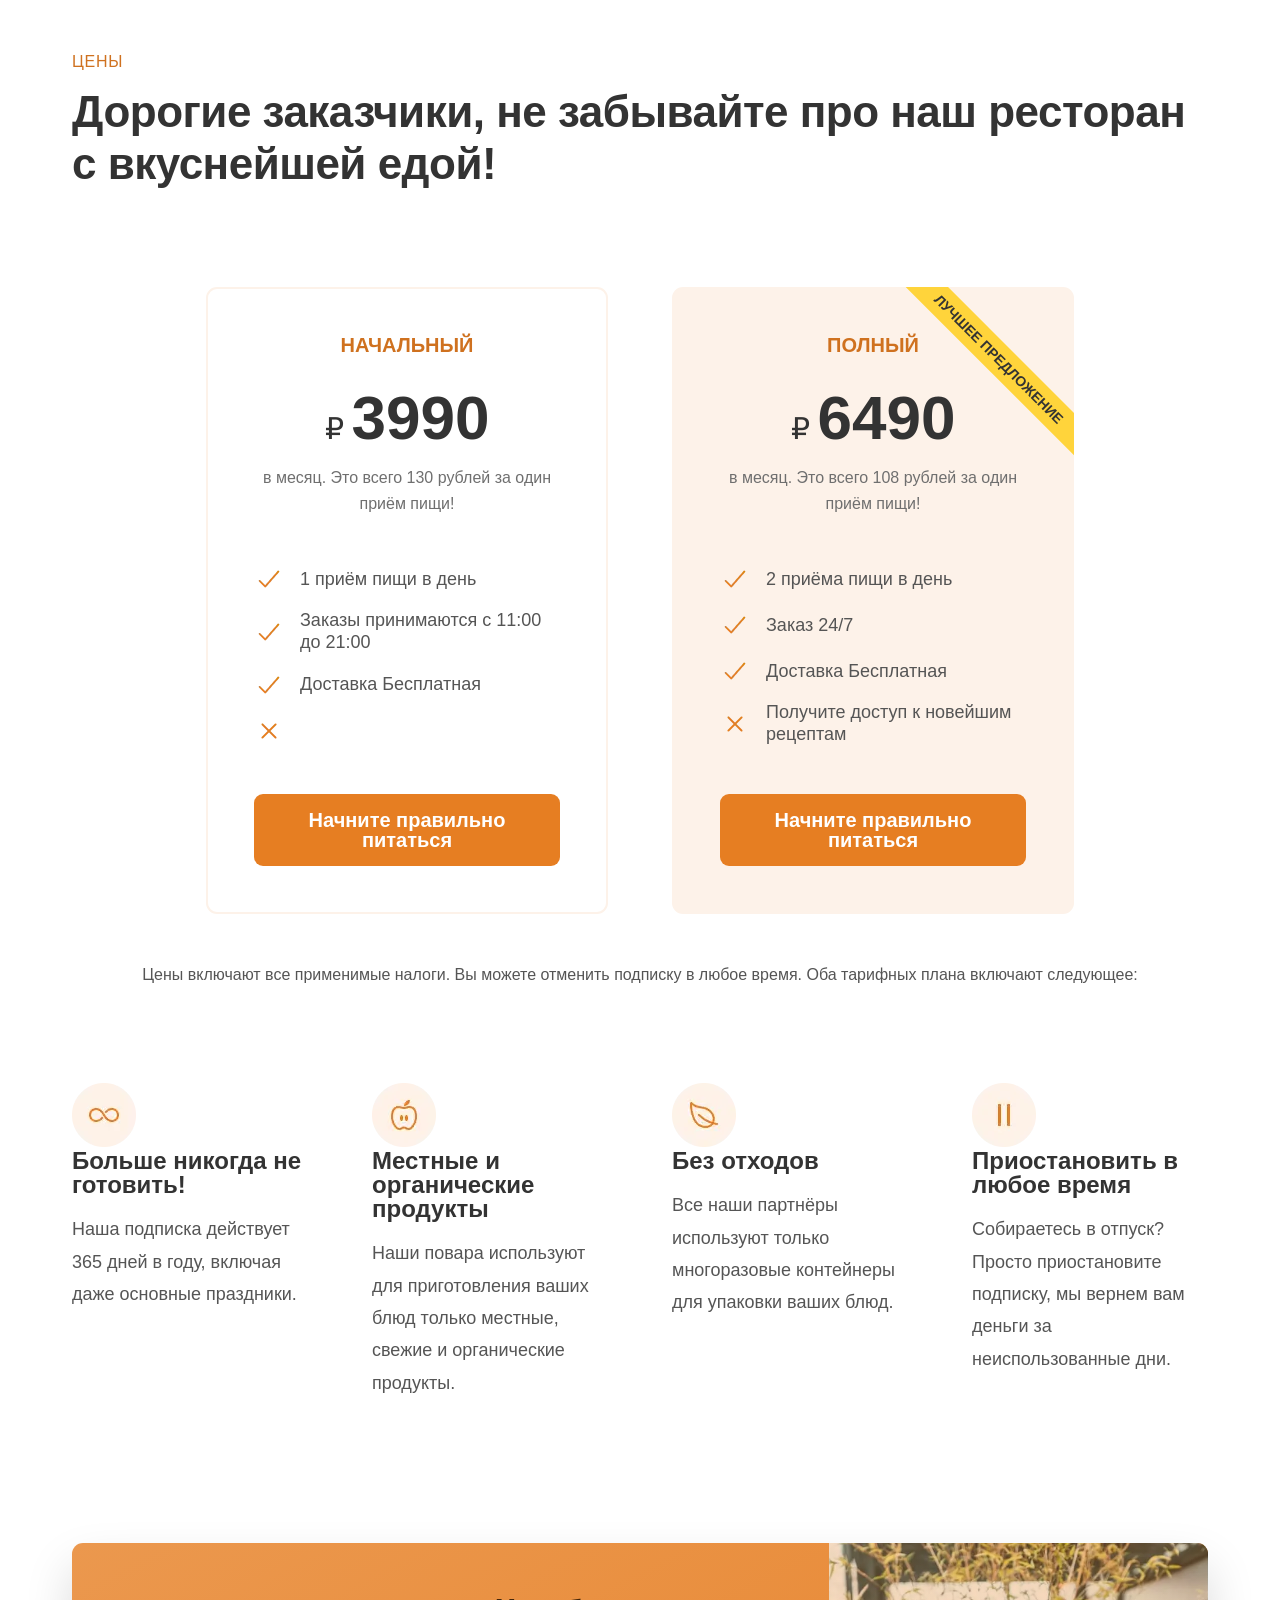
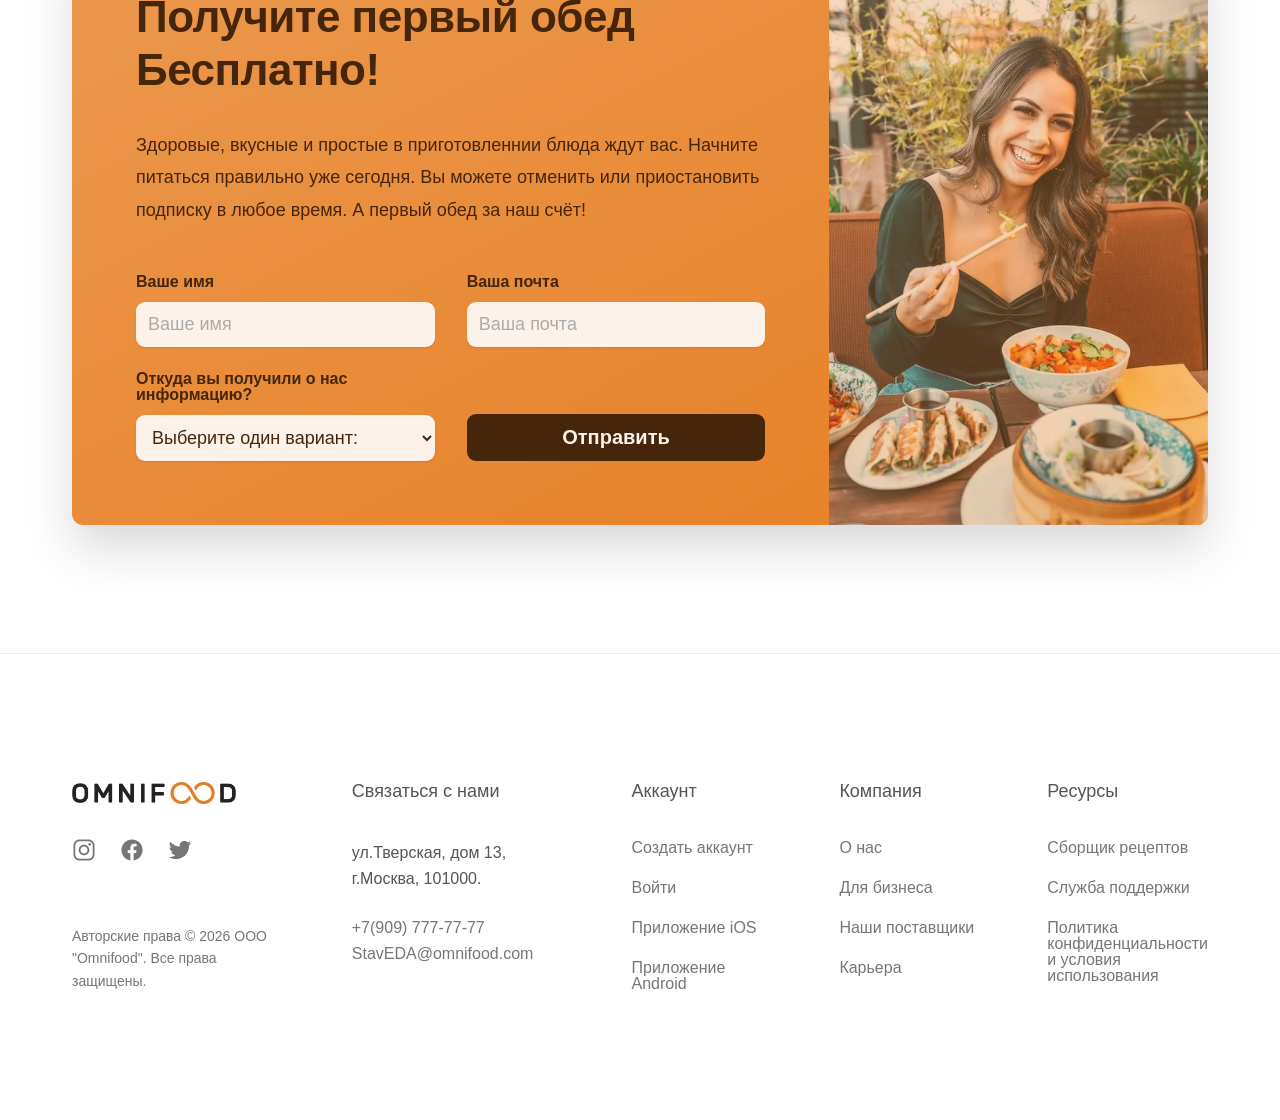
==== commit 92cdb016: "Update index.html" ====
--- a/index.html
+++ b/index.html
@@ -211,6 +211,10 @@
               <a href="https://export-base.ru/?etext=2202.kR_ToYKUp_Khu1SI24OY3ek9qyqH75hyYo5-Ffk7q-dW-bzAEcUM97CjbBvYKFhNWW9YGLtHO4kcOF7F5HyzB1EQ3OEoUNwlCLXKD4x7NIxppN6oE27SwR1bYD-K0SjAb3FkeGlxYnpoa3l5bm9rYQ.f25d46190cd8fcab22e9fd2ffc1742362ff729f1&yclid=15925168223814156287">Ссылка</a></span>
                <b>
                 <a href="a.xlsx" target="_blank">Ссылка</a>
+               </b>
+                <b>
+                   <a href="b.pdf" target="_blank">Ссылка</a>
+                </b>
               </li>
                 <li class="meal-attribute">
                   <ion-icon class="meal-icon" name="restaurant-outline"></ion-icon>
